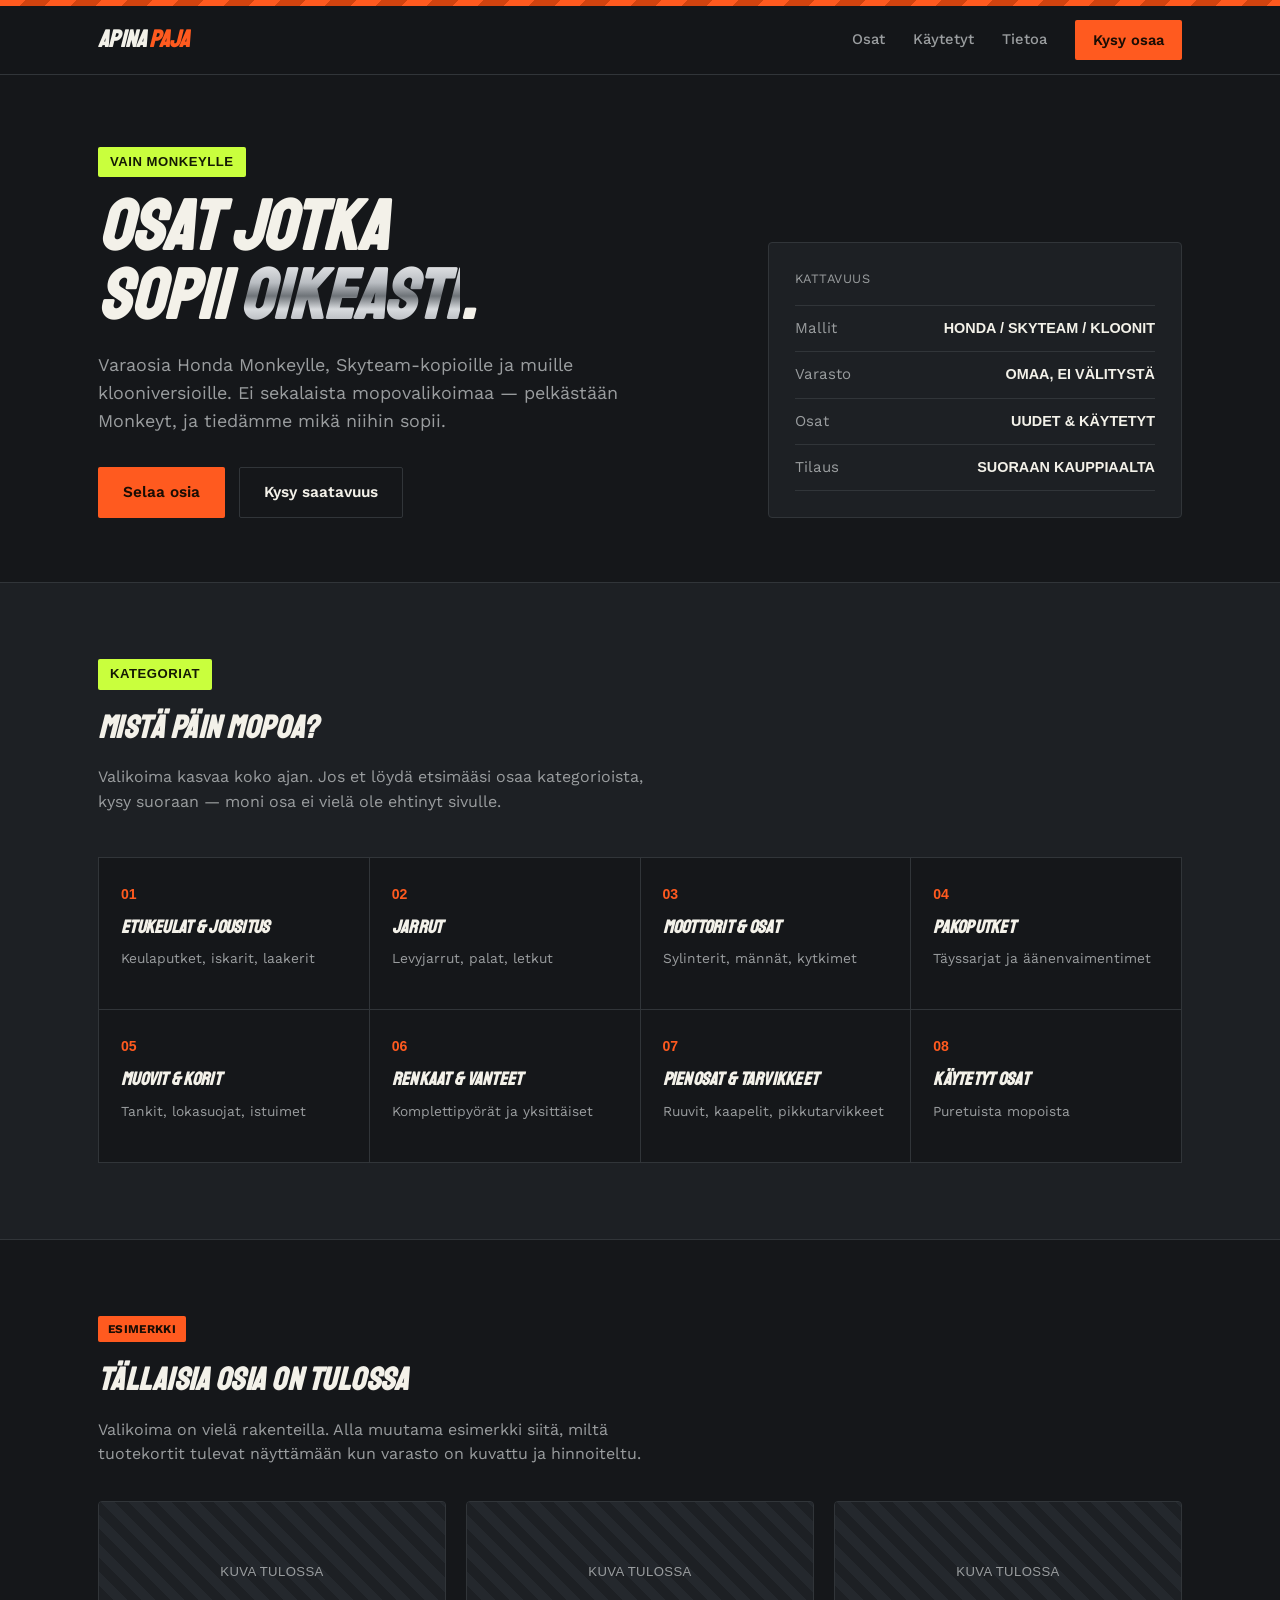
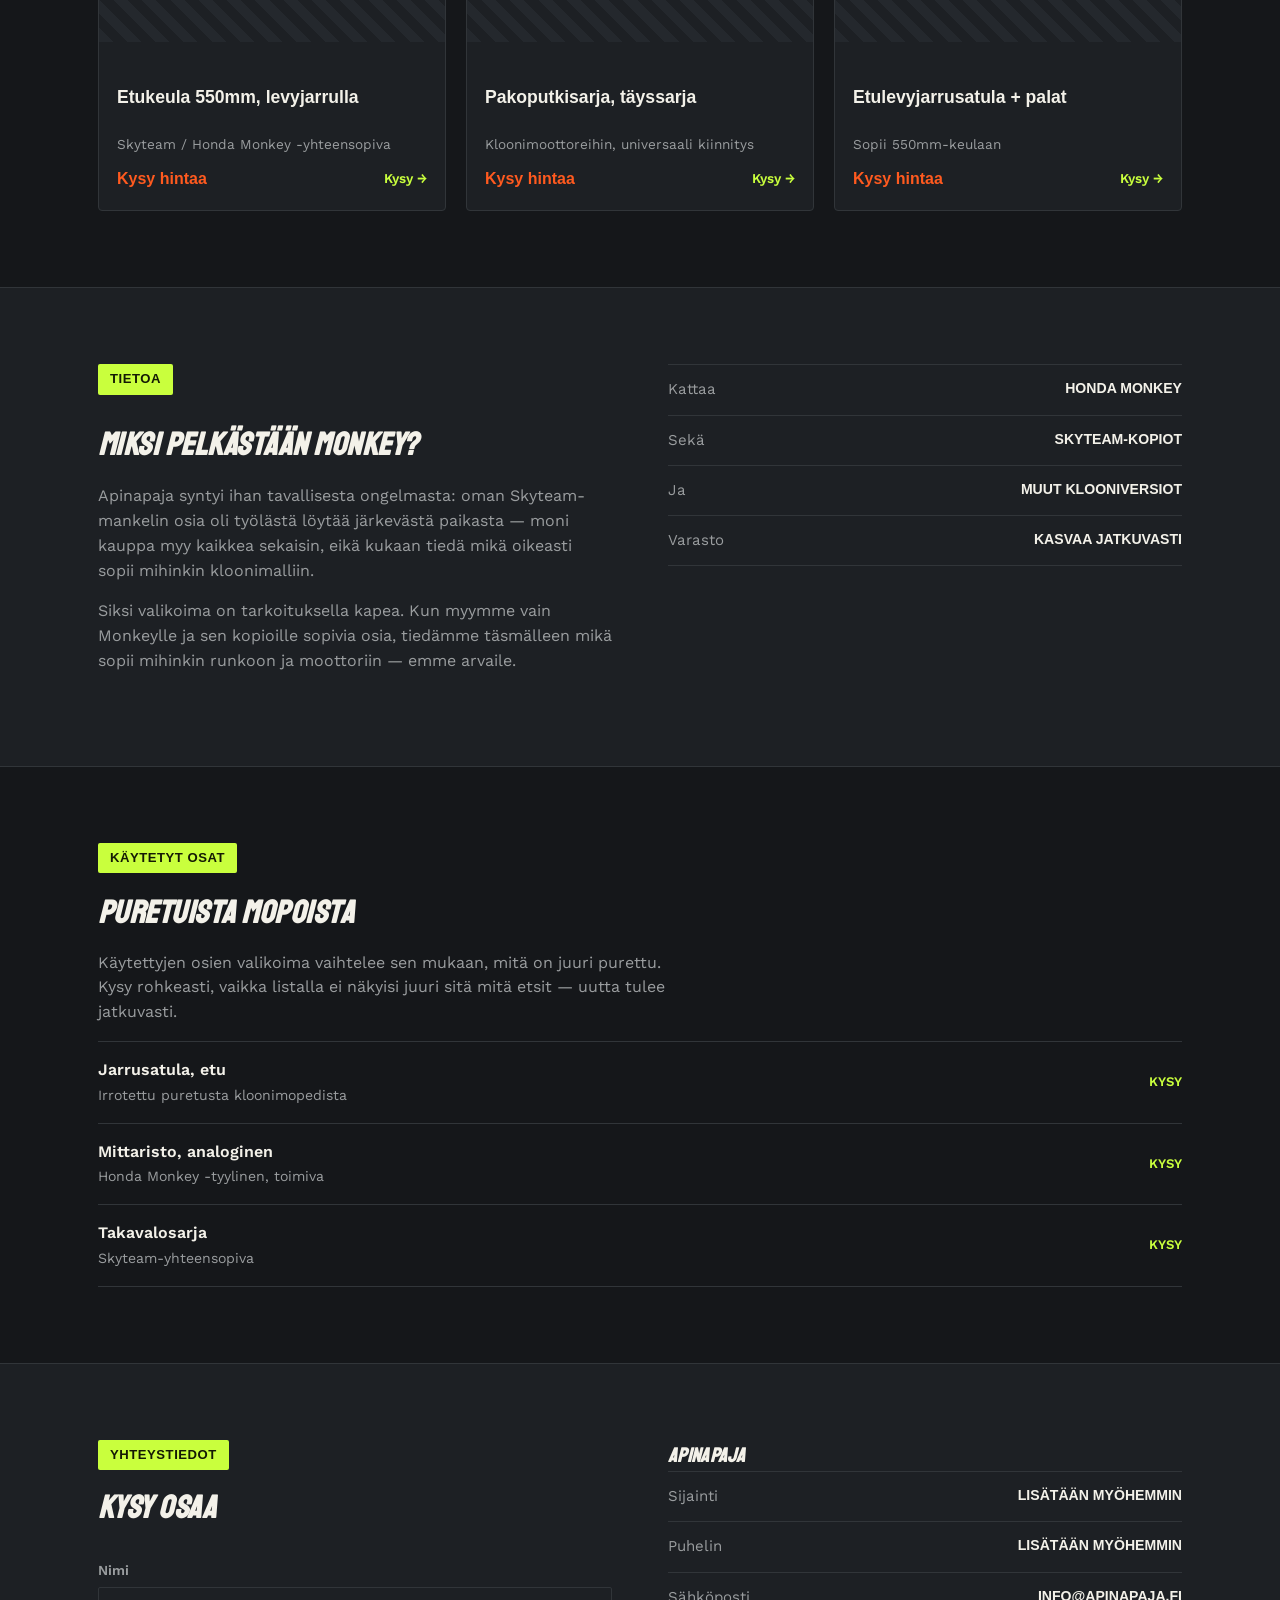
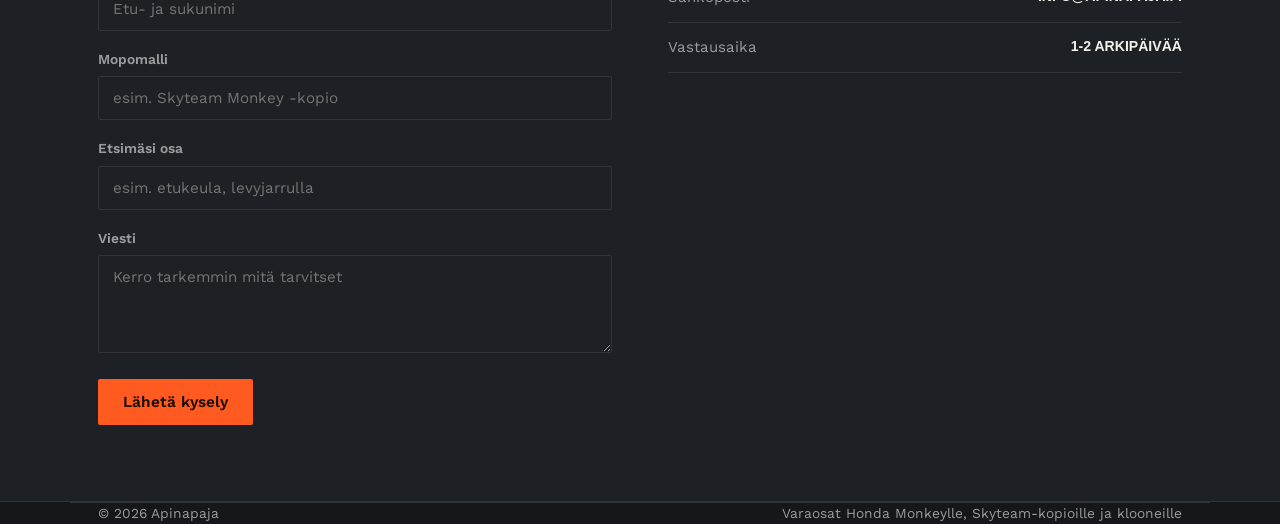
==== index.html @ 1df4b74b "Update index.html" ====
<!DOCTYPE html>
<html lang="fi">
<head>
<meta charset="UTF-8">
<meta name="viewport" content="width=device-width, initial-scale=1.0">
<title>Apinapaja — Varaosat Monkey-mopoille</title>
<link rel="preconnect" href="https://fonts.googleapis.com">
<link href="https://fonts.googleapis.com/css2?family=Staatliches&family=Work+Sans:wght@400;500;600&display=swap" rel="stylesheet">
<style>
  :root{
    --bg: #15171A;
    --surface: #1D2024;
    --surface-2: #24282D;
    --ink: #F3F1E9;
    --ink-soft: #9A9D9F;
    --line: #313539;
    --orange: #FF5A1F;
    --orange-deep: #D1430F;
    --lime: #C9FF3D;
  }
  *{box-sizing:border-box;}
  html{scroll-behavior:smooth;}
  body{
    margin:0;
    background:var(--bg);
    color:var(--ink);
    font-family:'Work Sans', sans-serif;
    line-height:1.55;
  }
  h1,h2,h3,.wordmark{
    font-family:'Staatliches', sans-serif;
    text-transform:uppercase;
    letter-spacing:0.015em;
    font-weight:400;
    font-style:italic;
    margin:0;
  }
  /* straighten italic back where it's used for small labels/data, not display */
  .num, .product-body h4, .hero-panel li span:last-child, .fact-list li span:last-child{
    font-family:'Staatliches', sans-serif;
    font-style:normal;
  }
  a{color:inherit;}
  .wrap{
    max-width:1140px;
    margin:0 auto;
    padding:0 28px;
  }
  .stripes{
    background:repeating-linear-gradient(135deg, var(--orange) 0 18px, var(--orange-deep) 18px 36px);
    height:6px;
  }

  /* NAV */
  header{
    position:sticky;
    top:0;
    background:rgba(21,23,26,0.94);
    backdrop-filter:blur(6px);
    border-bottom:1px solid var(--line);
    z-index:50;
  }
  nav.wrap{
    display:flex;
    align-items:center;
    justify-content:space-between;
    height:68px;
  }
  .wordmark{
    font-size:1.5rem;
    font-weight:700;
    display:flex;
    align-items:baseline;
    gap:2px;
  }
  .chrome{
    background:linear-gradient(180deg, #FFFFFF 0%, #B9BDC2 35%, #6E7378 50%, #D8DBDE 65%, #8A8E93 100%);
    -webkit-background-clip:text;
    background-clip:text;
    -webkit-text-fill-color:transparent;
    color:#B9BDC2;
  }
  .wordmark .hi{color:var(--orange);}
  .navlinks{
    display:flex;
    align-items:center;
    gap:28px;
    font-size:0.92rem;
    font-weight:500;
  }
  .navlinks a{
    text-decoration:none;
    color:var(--ink-soft);
    padding:4px 0;
    border-bottom:2px solid transparent;
    transition:border-color .15s ease, color .15s ease;
  }
  .navlinks a:hover, .navlinks a:focus-visible{
    color:var(--ink);
    border-bottom-color:var(--orange);
  }
  .navlinks a.cta{
    color:#1A0D04;
    background:var(--orange);
    padding:9px 18px;
    border-radius:2px;
    border-bottom:none;
    font-weight:600;
  }
  .navlinks a.cta:hover{background:var(--lime); color:#141A04;}
  @media (max-width:780px){.navlinks{display:none;}}

  /* HERO */
  .hero{padding:72px 0 64px;}
  .hero-grid{
    display:grid;
    grid-template-columns:1.2fr 0.8fr;
    gap:48px;
    align-items:end;
  }
  .plate{
    display:inline-block;
    background:var(--lime);
    color:#141A04;
    font-family:'Oswald', sans-serif;
    font-weight:700;
    font-size:0.82rem;
    letter-spacing:0.04em;
    padding:5px 12px;
    text-transform:uppercase;
    border-radius:2px;
    margin-bottom:16px;
  }
  .hero h1{
    font-size:clamp(2.6rem, 6vw, 4.4rem);
    font-weight:700;
    line-height:0.98;
  }
  .hero h1 .accent{color:var(--orange);}
  .hero p.lede{
    margin-top:20px;
    font-size:1.12rem;
    color:var(--ink-soft);
    max-width:48ch;
  }
  .hero-ctas{margin-top:32px; display:flex; gap:14px; flex-wrap:wrap;}
  .btn{
    display:inline-block;
    padding:13px 24px;
    border-radius:2px;
    font-weight:600;
    font-size:0.96rem;
    text-decoration:none;
    border:1px solid transparent;
    cursor:pointer;
    font-family:'Work Sans', sans-serif;
  }
  .btn-primary{background:var(--orange); color:#1A0D04;}
  .btn-primary:hover{background:var(--lime); color:#141A04;}
  .btn-outline{border-color:var(--line); background:transparent; color:var(--ink);}
  .btn-outline:hover{border-color:var(--ink);}

  .hero-panel{
    background:var(--surface);
    border:1px solid var(--line);
    border-radius:4px;
    padding:26px;
  }
  .hero-panel .label{
    font-size:0.8rem;
    color:var(--ink-soft);
    letter-spacing:0.04em;
  }
  .hero-panel ul{
    list-style:none;
    margin:16px 0 0;
    padding:0;
    border-top:1px solid var(--line);
  }
  .hero-panel li{
    display:flex;
    justify-content:space-between;
    padding:11px 0;
    border-bottom:1px solid var(--line);
    font-size:0.94rem;
  }
  .hero-panel li span:first-child{color:var(--ink-soft);}
  .hero-panel li span:last-child{font-weight:600; font-family:'Oswald', sans-serif; text-transform:uppercase; font-size:0.9rem;}
  @media (max-width:780px){.hero-grid{grid-template-columns:1fr;}}

  /* SECTIONS */
  section{padding:76px 0;}
  section.surface{background:var(--surface); border-top:1px solid var(--line); border-bottom:1px solid var(--line);}
  .section-head{max-width:58ch; margin-bottom:42px;}
  .section-head .plate{margin-bottom:14px;}
  .section-head h2{font-size:2rem; font-weight:600;}
  .section-head p{margin-top:12px; color:var(--ink-soft);}

  /* CATEGORY GRID */
  .cat-grid{
    display:grid;
    grid-template-columns:repeat(4, 1fr);
    gap:1px;
    background:var(--line);
    border:1px solid var(--line);
  }
  .cat-card{
    background:var(--bg);
    padding:26px 22px;
    text-decoration:none;
    color:var(--ink);
    display:block;
    transition:background .15s ease;
  }
  .cat-card:hover{background:var(--surface-2);}
  .cat-card .num{
    font-family:'Oswald', sans-serif;
    color:var(--orange);
    font-weight:600;
    font-size:0.88rem;
  }
  .cat-card h3{
    font-size:1.15rem;
    font-weight:600;
    margin-top:8px;
    text-transform:none;
  }
  .cat-card p{
    margin-top:6px;
    font-size:0.86rem;
    color:var(--ink-soft);
  }
  @media (max-width:900px){.cat-grid{grid-template-columns:repeat(2, 1fr);}}
  @media (max-width:560px){.cat-grid{grid-template-columns:1fr;}}

  /* PRODUCT GRID */
  .badge{
    display:inline-block;
    background:var(--orange);
    color:#1A0D04;
    font-weight:700;
    font-size:0.74rem;
    letter-spacing:0.03em;
    text-transform:uppercase;
    padding:4px 10px;
    border-radius:2px;
    margin-bottom:14px;
  }
  .product-grid{
    display:grid;
    grid-template-columns:repeat(3, 1fr);
    gap:20px;
  }
  .product-card{
    background:var(--surface);
    border:1px solid var(--line);
    border-radius:4px;
    overflow:hidden;
  }
  .product-thumb{
    height:140px;
    background:repeating-linear-gradient(45deg, var(--surface-2) 0 10px, var(--surface) 10px 20px);
    display:flex;
    align-items:center;
    justify-content:center;
    color:var(--ink-soft);
    font-family:'Oswald', sans-serif;
    font-size:0.82rem;
    letter-spacing:0.03em;
  }
  .product-body{padding:18px;}
  .product-body h4{
    font-family:'Oswald', sans-serif;
    font-size:1.1rem;
    font-weight:600;
    text-transform:none;
  }
  .product-meta{
    margin-top:6px;
    font-size:0.85rem;
    color:var(--ink-soft);
  }
  .product-price{
    margin-top:12px;
    display:flex;
    justify-content:space-between;
    align-items:center;
  }
  .product-price .price{font-weight:700; color:var(--orange); font-family:'Oswald', sans-serif;}
  .mini-link{
    font-size:0.84rem;
    color:var(--lime);
    text-decoration:none;
    font-weight:600;
  }
  .mini-link:hover{text-decoration:underline;}
  @media (max-width:900px){.product-grid{grid-template-columns:repeat(2, 1fr);}}
  @media (max-width:560px){.product-grid{grid-template-columns:1fr;}}

  /* ABOUT */
  .about-grid{
    display:grid;
    grid-template-columns:1fr 1fr;
    gap:56px;
    align-items:start;
  }
  .about-grid p{color:var(--ink-soft); margin-top:14px;}
  .about-grid p:first-child{margin-top:0;}
  .fact-list{list-style:none; padding:0; margin:0; border-top:1px solid var(--line);}
  .fact-list li{
    display:flex;
    justify-content:space-between;
    padding:13px 0;
    border-bottom:1px solid var(--line);
    font-size:0.94rem;
  }
  .fact-list li span:first-child{color:var(--ink-soft);}
  .fact-list li span:last-child{font-weight:600; font-family:'Oswald', sans-serif; text-transform:uppercase; font-size:0.88rem;}
  @media (max-width:780px){.about-grid{grid-template-columns:1fr;}}

  /* USED PARTS */
  .used-row{
    display:flex;
    justify-content:space-between;
    gap:20px;
    padding:16px 0;
    border-bottom:1px solid var(--line);
  }
  .used-list{border-top:1px solid var(--line);}
  .used-row .name{font-weight:600;}
  .used-row .meta{color:var(--ink-soft); font-size:0.88rem; margin-top:2px;}
  .used-row .status{
    white-space:nowrap;
    align-self:center;
    font-size:0.82rem;
    font-weight:600;
    color:var(--lime);
    text-transform:uppercase;
  }

  /* CONTACT */
  .contact-grid{display:grid; grid-template-columns:1fr 1fr; gap:56px;}
  .field{margin-bottom:18px;}
  .field label{display:block; font-size:0.86rem; font-weight:600; margin-bottom:6px; color:var(--ink-soft);}
  .field input, .field select, .field textarea{
    width:100%;
    padding:12px 14px;
    border:1px solid var(--line);
    border-radius:2px;
    font-family:'Work Sans', sans-serif;
    font-size:0.95rem;
    background:var(--surface);
    color:var(--ink);
  }
  .field input:focus, .field select:focus, .field textarea:focus{
    outline:2px solid var(--orange);
    outline-offset:1px;
    border-color:var(--orange);
  }
  .contact-info h3{font-size:1.25rem; font-weight:600;}

  footer{
    padding:34px 0;
    border-top:1px solid var(--line);
    color:var(--ink-soft);
    font-size:0.86rem;
    display:flex;
    justify-content:space-between;
    flex-wrap:wrap;
    gap:10px;
  }

  @media (prefers-reduced-motion: reduce){html{scroll-behavior:auto;}}
</style>
</head>
<body>

<div class="stripes"></div>

<header>
  <nav class="wrap">
    <div class="wordmark">APINA<span class="hi">PAJA</span></div>
    <div class="navlinks">
      <a href="#osat">Osat</a>
      <a href="#kaytetyt">Käytetyt</a>
      <a href="#tietoa">Tietoa</a>
      <a href="#yhteys" class="cta">Kysy osaa</a>
    </div>
  </nav>
</header>

<section class="hero">
  <div class="wrap hero-grid">
    <div>
      <span class="plate">Vain Monkeylle</span>
      <h1>Osat jotka<br>sopii <span class="chrome">oikeasti</span>.</h1>
      <p class="lede">Varaosia Honda Monkeylle, Skyteam-kopioille ja muille klooniversioille. Ei sekalaista mopovalikoimaa — pelkästään Monkeyt, ja tiedämme mikä niihin sopii.</p>
      <div class="hero-ctas">
        <a href="#osat" class="btn btn-primary">Selaa osia</a>
        <a href="#yhteys" class="btn btn-outline">Kysy saatavuus</a>
      </div>
    </div>
    <div class="hero-panel">
      <div class="label">KATTAVUUS</div>
      <ul>
        <li><span>Mallit</span><span>Honda / Skyteam / kloonit</span></li>
        <li><span>Varasto</span><span>Omaa, ei välitystä</span></li>
        <li><span>Osat</span><span>Uudet &amp; käytetyt</span></li>
        <li><span>Tilaus</span><span>Suoraan kauppiaalta</span></li>
      </ul>
    </div>
  </div>
</section>

<section id="osat" class="surface">
  <div class="wrap">
    <div class="section-head">
      <span class="plate">Kategoriat</span>
      <h2>Mistä päin mopoa?</h2>
      <p>Valikoima kasvaa koko ajan. Jos et löydä etsimääsi osaa kategorioista, kysy suoraan — moni osa ei vielä ole ehtinyt sivulle.</p>
    </div>
    <div class="cat-grid">
      <a class="cat-card" href="#yhteys">
        <div class="num">01</div>
        <h3>Etukeulat &amp; jousitus</h3>
        <p>Keulaputket, iskarit, laakerit</p>
      </a>
      <a class="cat-card" href="#yhteys">
        <div class="num">02</div>
        <h3>Jarrut</h3>
        <p>Levyjarrut, palat, letkut</p>
      </a>
      <a class="cat-card" href="#yhteys">
        <div class="num">03</div>
        <h3>Moottorit &amp; osat</h3>
        <p>Sylinterit, männät, kytkimet</p>
      </a>
      <a class="cat-card" href="#yhteys">
        <div class="num">04</div>
        <h3>Pakoputket</h3>
        <p>Täyssarjat ja äänenvaimentimet</p>
      </a>
      <a class="cat-card" href="#yhteys">
        <div class="num">05</div>
        <h3>Muovit &amp; korit</h3>
        <p>Tankit, lokasuojat, istuimet</p>
      </a>
      <a class="cat-card" href="#yhteys">
        <div class="num">06</div>
        <h3>Renkaat &amp; vanteet</h3>
        <p>Komplettipyörät ja yksittäiset</p>
      </a>
      <a class="cat-card" href="#yhteys">
        <div class="num">07</div>
        <h3>Pienosat &amp; tarvikkeet</h3>
        <p>Ruuvit, kaapelit, pikkutarvikkeet</p>
      </a>
      <a class="cat-card" href="#kaytetyt">
        <div class="num">08</div>
        <h3>Käytetyt osat</h3>
        <p>Puretuista mopoista</p>
      </a>
    </div>
  </div>
</section>

<section>
  <div class="wrap">
    <span class="badge">Esimerkki</span>
    <div class="section-head" style="margin-bottom:34px;">
      <h2>Tällaisia osia on tulossa</h2>
      <p>Valikoima on vielä rakenteilla. Alla muutama esimerkki siitä, miltä tuotekortit tulevat näyttämään kun varasto on kuvattu ja hinnoiteltu.</p>
    </div>
    <div class="product-grid">
      <div class="product-card">
        <div class="product-thumb">KUVA TULOSSA</div>
        <div class="product-body">
          <h4>Etukeula 550mm, levyjarrulla</h4>
          <div class="product-meta">Skyteam / Honda Monkey -yhteensopiva</div>
          <div class="product-price"><span class="price">Kysy hintaa</span><a class="mini-link" href="#yhteys">Kysy &rarr;</a></div>
        </div>
      </div>
      <div class="product-card">
        <div class="product-thumb">KUVA TULOSSA</div>
        <div class="product-body">
          <h4>Pakoputkisarja, täyssarja</h4>
          <div class="product-meta">Kloonimoottoreihin, universaali kiinnitys</div>
          <div class="product-price"><span class="price">Kysy hintaa</span><a class="mini-link" href="#yhteys">Kysy &rarr;</a></div>
        </div>
      </div>
      <div class="product-card">
        <div class="product-thumb">KUVA TULOSSA</div>
        <div class="product-body">
          <h4>Etulevyjarrusatula + palat</h4>
          <div class="product-meta">Sopii 550mm-keulaan</div>
          <div class="product-price"><span class="price">Kysy hintaa</span><a class="mini-link" href="#yhteys">Kysy &rarr;</a></div>
        </div>
      </div>
    </div>
  </div>
</section>

<section id="tietoa" class="surface">
  <div class="wrap about-grid">
    <div>
      <span class="plate">Tietoa</span>
      <h2 style="font-size:2rem; font-weight:600; margin-top:10px;">Miksi pelkästään Monkey?</h2>
      <p>Apinapaja syntyi ihan tavallisesta ongelmasta: oman Skyteam-mankelin osia oli työlästä löytää järkevästä paikasta — moni kauppa myy kaikkea sekaisin, eikä kukaan tiedä mikä oikeasti sopii mihinkin kloonimalliin.</p>
      <p>Siksi valikoima on tarkoituksella kapea. Kun myymme vain Monkeylle ja sen kopioille sopivia osia, tiedämme täsmälleen mikä sopii mihinkin runkoon ja moottoriin — emme arvaile.</p>
    </div>
    <ul class="fact-list">
      <li><span>Kattaa</span><span>Honda Monkey</span></li>
      <li><span>Sekä</span><span>Skyteam-kopiot</span></li>
      <li><span>Ja</span><span>Muut klooniversiot</span></li>
      <li><span>Varasto</span><span>Kasvaa jatkuvasti</span></li>
    </ul>
  </div>
</section>

<section id="kaytetyt">
  <div class="wrap">
    <span class="plate">Käytetyt osat</span>
    <div class="section-head" style="margin-bottom:10px;">
      <h2>Puretuista mopoista</h2>
      <p>Käytettyjen osien valikoima vaihtelee sen mukaan, mitä on juuri purettu. Kysy rohkeasti, vaikka listalla ei näkyisi juuri sitä mitä etsit — uutta tulee jatkuvasti.</p>
    </div>
    <div class="used-list">
      <div class="used-row">
        <div>
          <div class="name">Jarrusatula, etu</div>
          <div class="meta">Irrotettu puretusta kloonimopedista</div>
        </div>
        <div class="status">Kysy</div>
      </div>
      <div class="used-row">
        <div>
          <div class="name">Mittaristo, analoginen</div>
          <div class="meta">Honda Monkey -tyylinen, toimiva</div>
        </div>
        <div class="status">Kysy</div>
      </div>
      <div class="used-row">
        <div>
          <div class="name">Takavalosarja</div>
          <div class="meta">Skyteam-yhteensopiva</div>
        </div>
        <div class="status">Kysy</div>
      </div>
    </div>
  </div>
</section>

<section id="yhteys" class="surface">
  <div class="wrap contact-grid">
    <div>
      <div class="section-head" style="margin-bottom:26px;">
        <span class="plate">Yhteystiedot</span>
        <h2>Kysy osaa</h2>
      </div>
      <form onsubmit="return false;">
        <div class="field">
          <label for="nimi">Nimi</label>
          <input id="nimi" type="text" placeholder="Etu- ja sukunimi">
        </div>
        <div class="field">
          <label for="malli">Mopomalli</label>
          <input id="malli" type="text" placeholder="esim. Skyteam Monkey -kopio">
        </div>
        <div class="field">
          <label for="osa">Etsimäsi osa</label>
          <input id="osa" type="text" placeholder="esim. etukeula, levyjarrulla">
        </div>
        <div class="field">
          <label for="viesti">Viesti</label>
          <textarea id="viesti" rows="4" placeholder="Kerro tarkemmin mitä tarvitset"></textarea>
        </div>
        <button class="btn btn-primary" type="submit">Lähetä kysely</button>
      </form>
    </div>
    <div class="contact-info">
      <h3>Apinapaja</h3>
      <ul class="fact-list">
        <li><span>Sijainti</span><span>Lisätään myöhemmin</span></li>
        <li><span>Puhelin</span><span>Lisätään myöhemmin</span></li>
        <li><span>Sähköposti</span><span>info@apinapaja.fi</span></li>
        <li><span>Vastausaika</span><span>1-2 arkipäivää</span></li>
      </ul>
    </div>
  </div>
</section>

<footer class="wrap">
  <span>© 2026 Apinapaja</span>
  <span>Varaosat Honda Monkeylle, Skyteam-kopioille ja klooneille</span>
</footer>

</body>
</html>
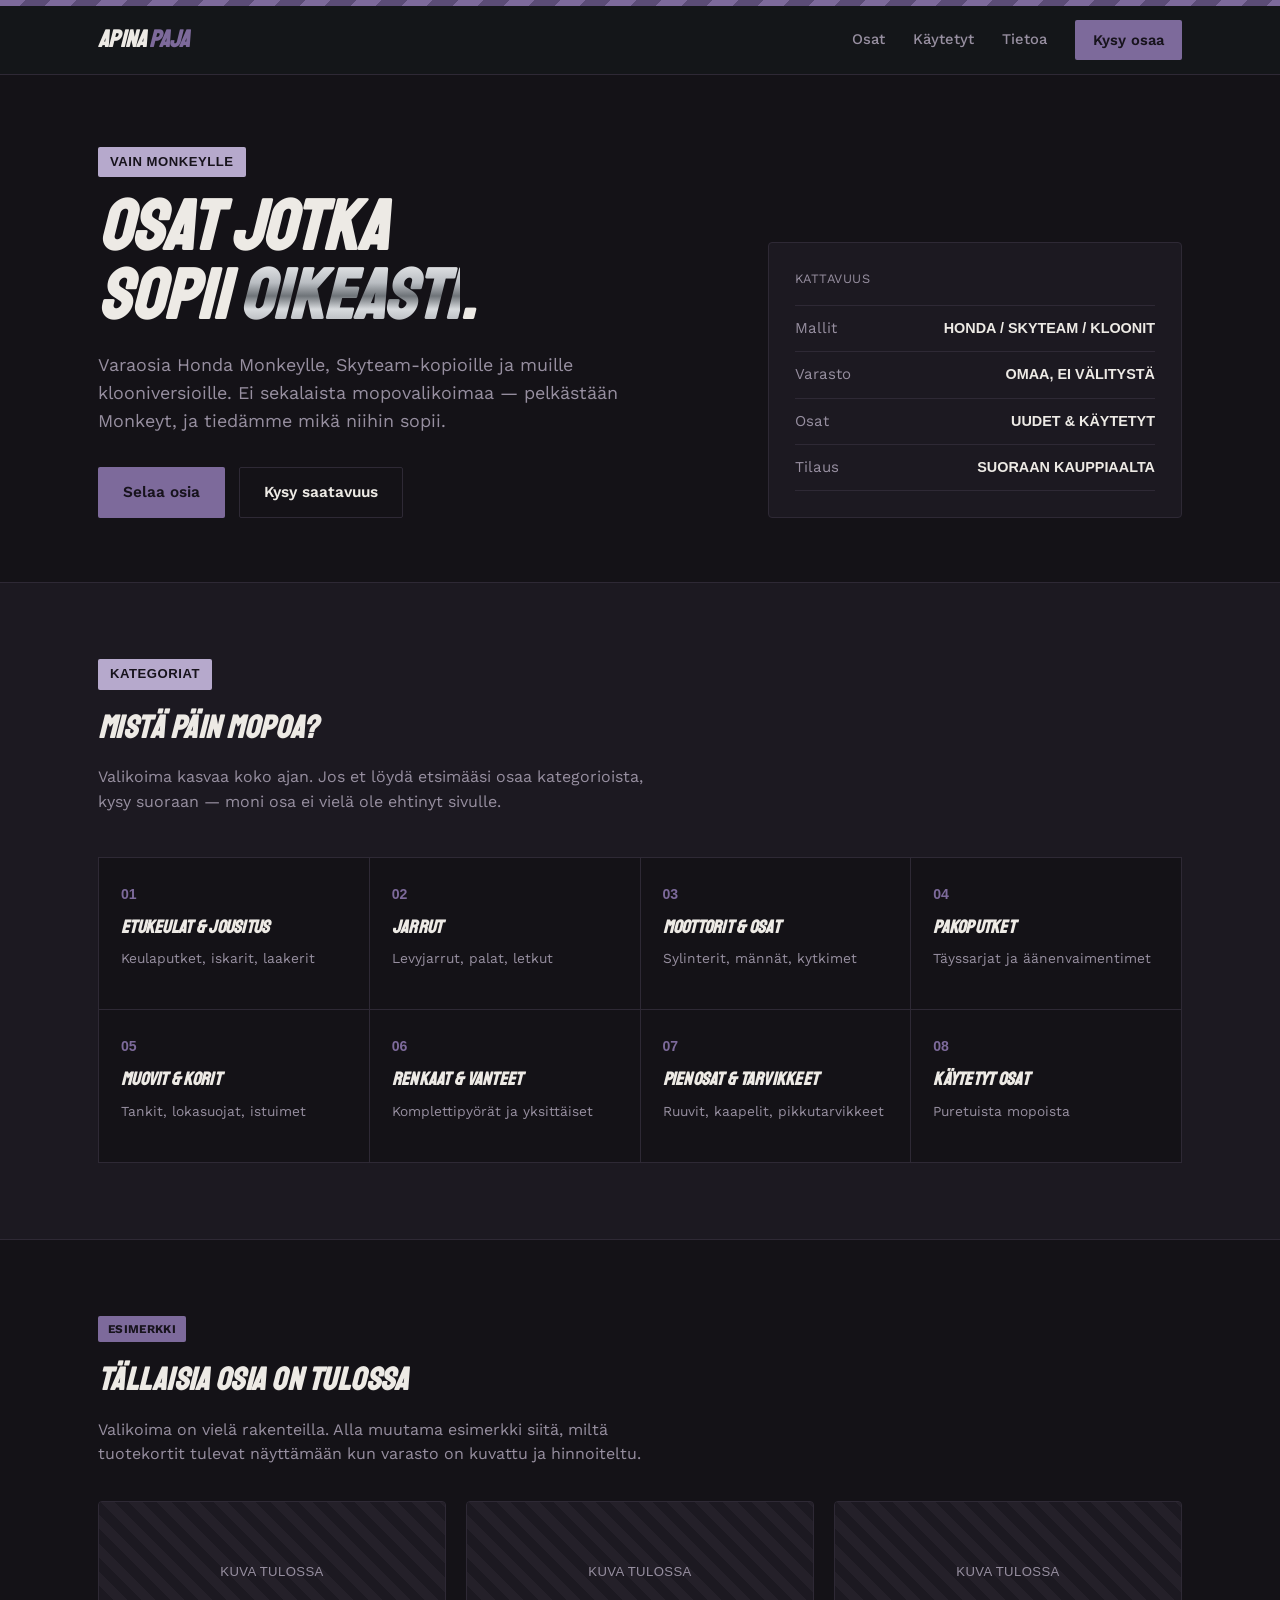
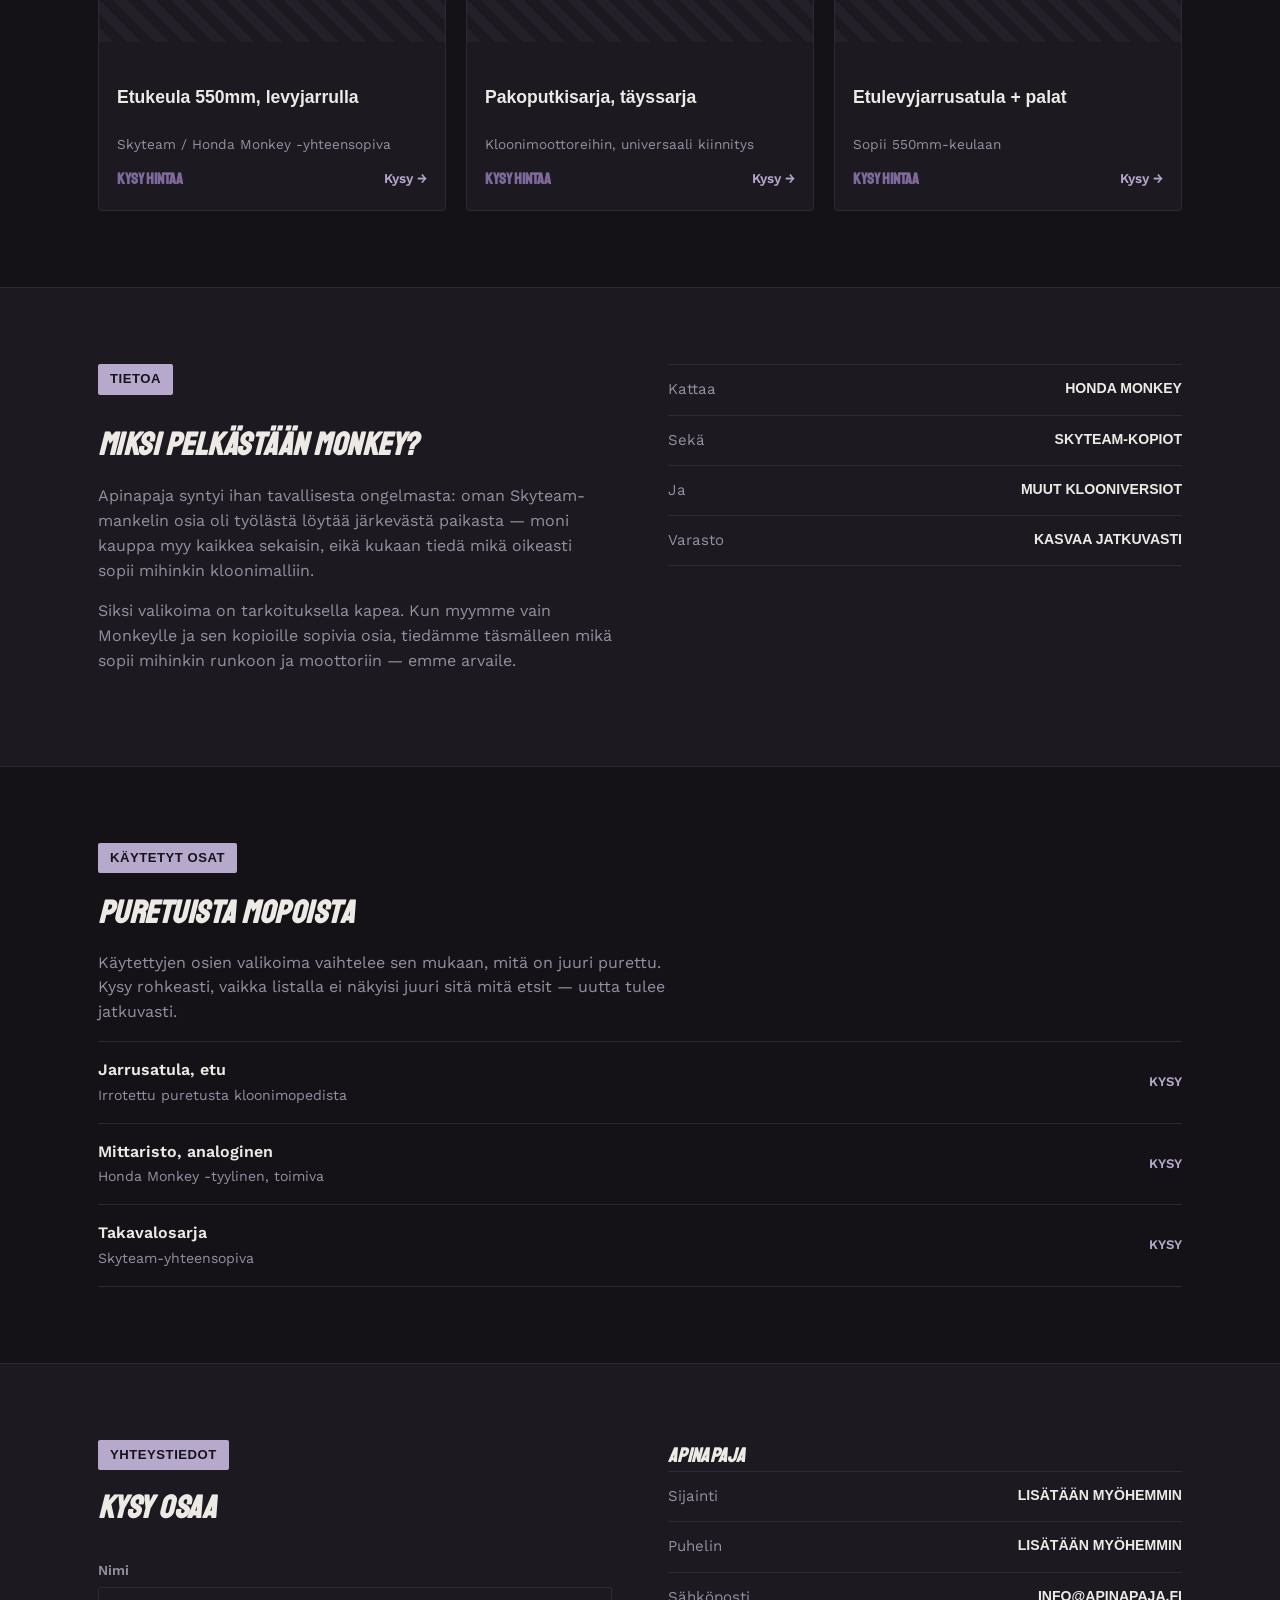
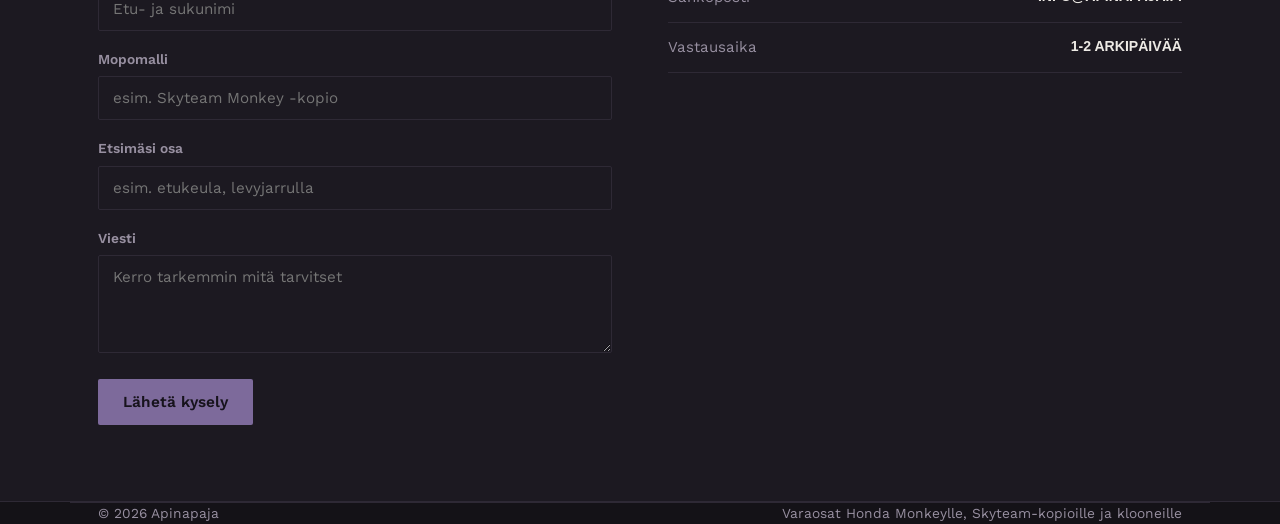
==== commit 3552ffe4: "Update index.html" ====
--- a/index.html
+++ b/index.html
@@ -8,15 +8,15 @@
 <link href="https://fonts.googleapis.com/css2?family=Staatliches&family=Work+Sans:wght@400;500;600&display=swap" rel="stylesheet">
 <style>
   :root{
-    --bg: #15171A;
-    --surface: #1D2024;
-    --surface-2: #24282D;
-    --ink: #F3F1E9;
-    --ink-soft: #9A9D9F;
-    --line: #313539;
-    --orange: #FF5A1F;
-    --orange-deep: #D1430F;
-    --lime: #C9FF3D;
+    --bg: #141217;
+    --surface: #1C1921;
+    --surface-2: #242029;
+    --ink: #EDEAE5;
+    --ink-soft: #978FA0;
+    --line: #2E2935;
+    --orange: #7D6A9B;
+    --orange-deep: #5B4C76;
+    --lime: #B6A9CC;
   }
   *{box-sizing:border-box;}
   html{scroll-behavior:smooth;}
@@ -100,14 +100,14 @@
     border-bottom-color:var(--orange);
   }
   .navlinks a.cta{
-    color:#1A0D04;
+    color:#17131C;
     background:var(--orange);
     padding:9px 18px;
     border-radius:2px;
     border-bottom:none;
     font-weight:600;
   }
-  .navlinks a.cta:hover{background:var(--lime); color:#141A04;}
+  .navlinks a.cta:hover{background:var(--lime); color:#17131C;}
   @media (max-width:780px){.navlinks{display:none;}}
 
   /* HERO */
@@ -121,7 +121,7 @@
   .plate{
     display:inline-block;
     background:var(--lime);
-    color:#141A04;
+    color:#17131C;
     font-family:'Oswald', sans-serif;
     font-weight:700;
     font-size:0.82rem;
@@ -155,8 +155,8 @@
     cursor:pointer;
     font-family:'Work Sans', sans-serif;
   }
-  .btn-primary{background:var(--orange); color:#1A0D04;}
-  .btn-primary:hover{background:var(--lime); color:#141A04;}
+  .btn-primary{background:var(--orange); color:#17131C;}
+  .btn-primary:hover{background:var(--lime); color:#17131C;}
   .btn-outline{border-color:var(--line); background:transparent; color:var(--ink);}
   .btn-outline:hover{border-color:var(--ink);}
 
@@ -237,7 +237,7 @@
   .badge{
     display:inline-block;
     background:var(--orange);
-    color:#1A0D04;
+    color:#17131C;
     font-weight:700;
     font-size:0.74rem;
     letter-spacing:0.03em;
@@ -286,7 +286,7 @@
     justify-content:space-between;
     align-items:center;
   }
-  .product-price .price{font-weight:700; color:var(--orange); font-family:'Oswald', sans-serif;}
+  .product-price .price{font-weight:700; color:var(--orange); font-family:'Staatliches', sans-serif; font-style:normal;}
   .mini-link{
     font-size:0.84rem;
     color:var(--lime);
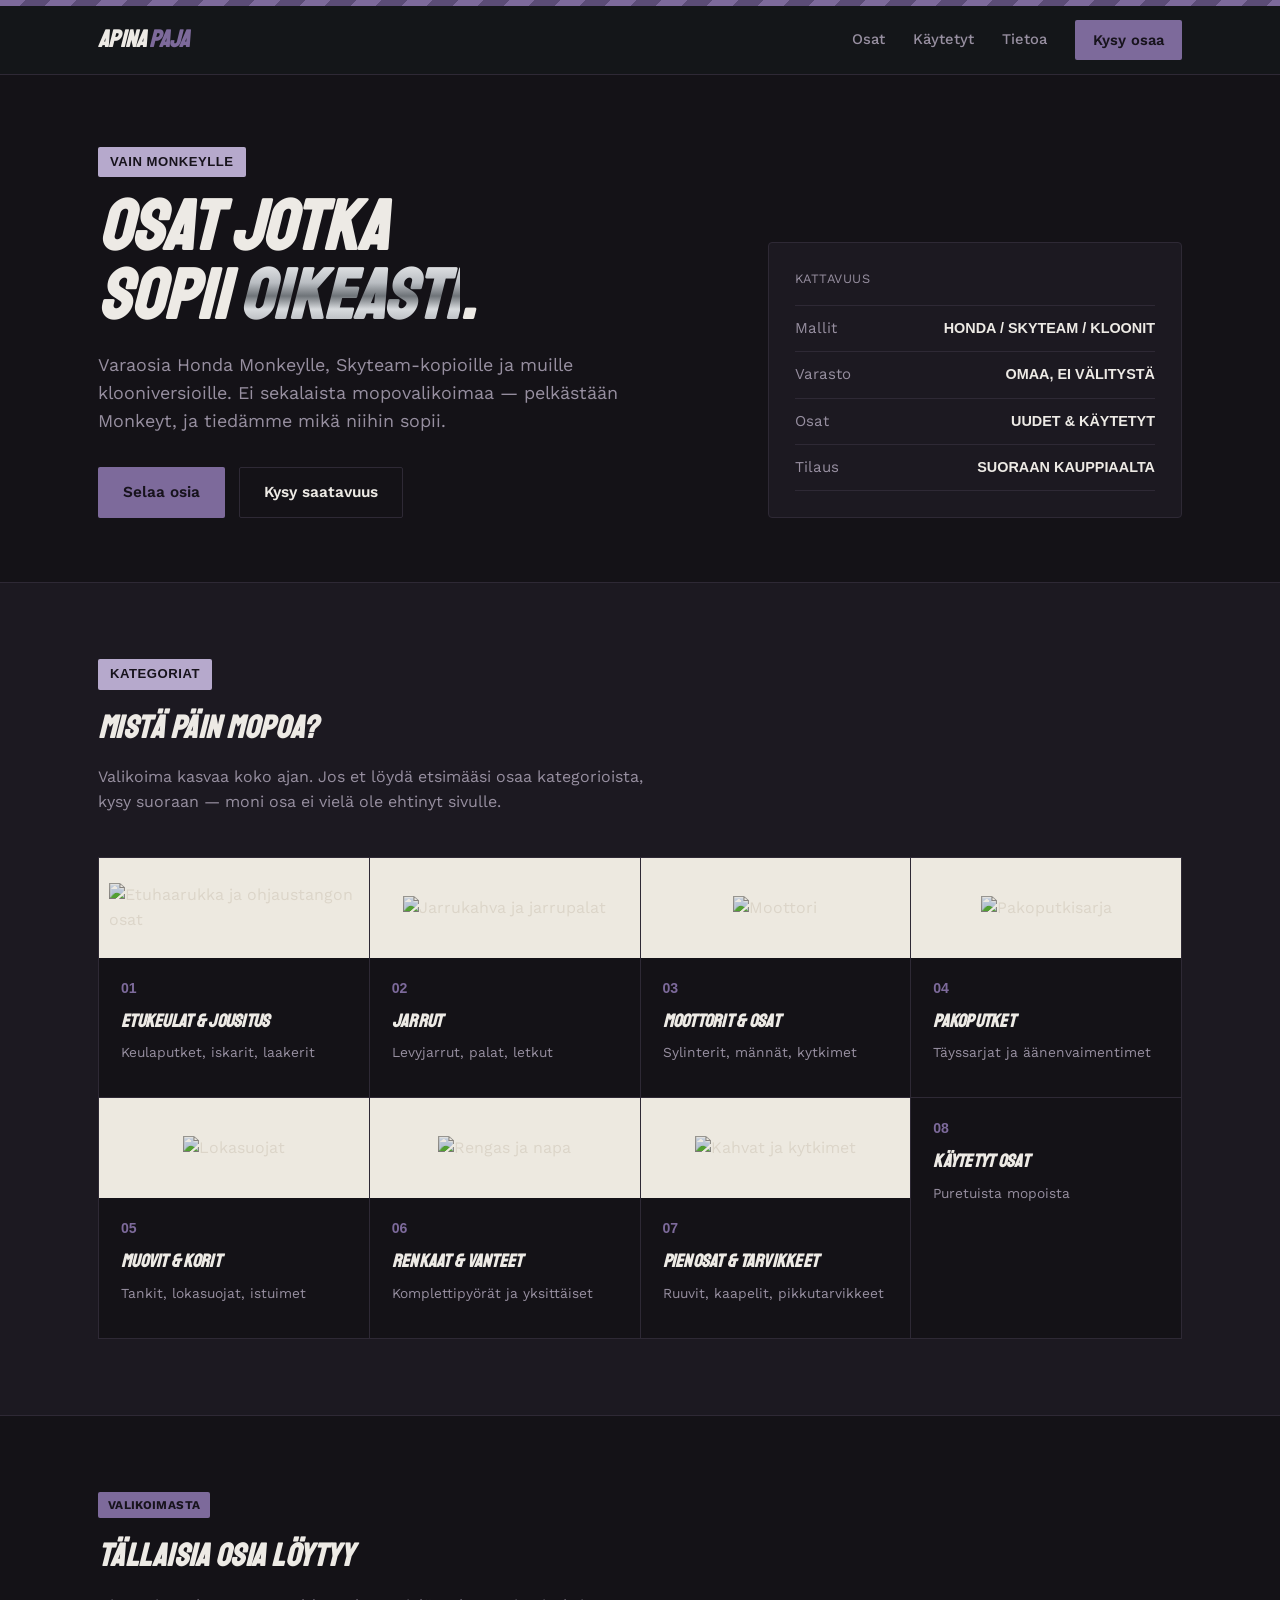
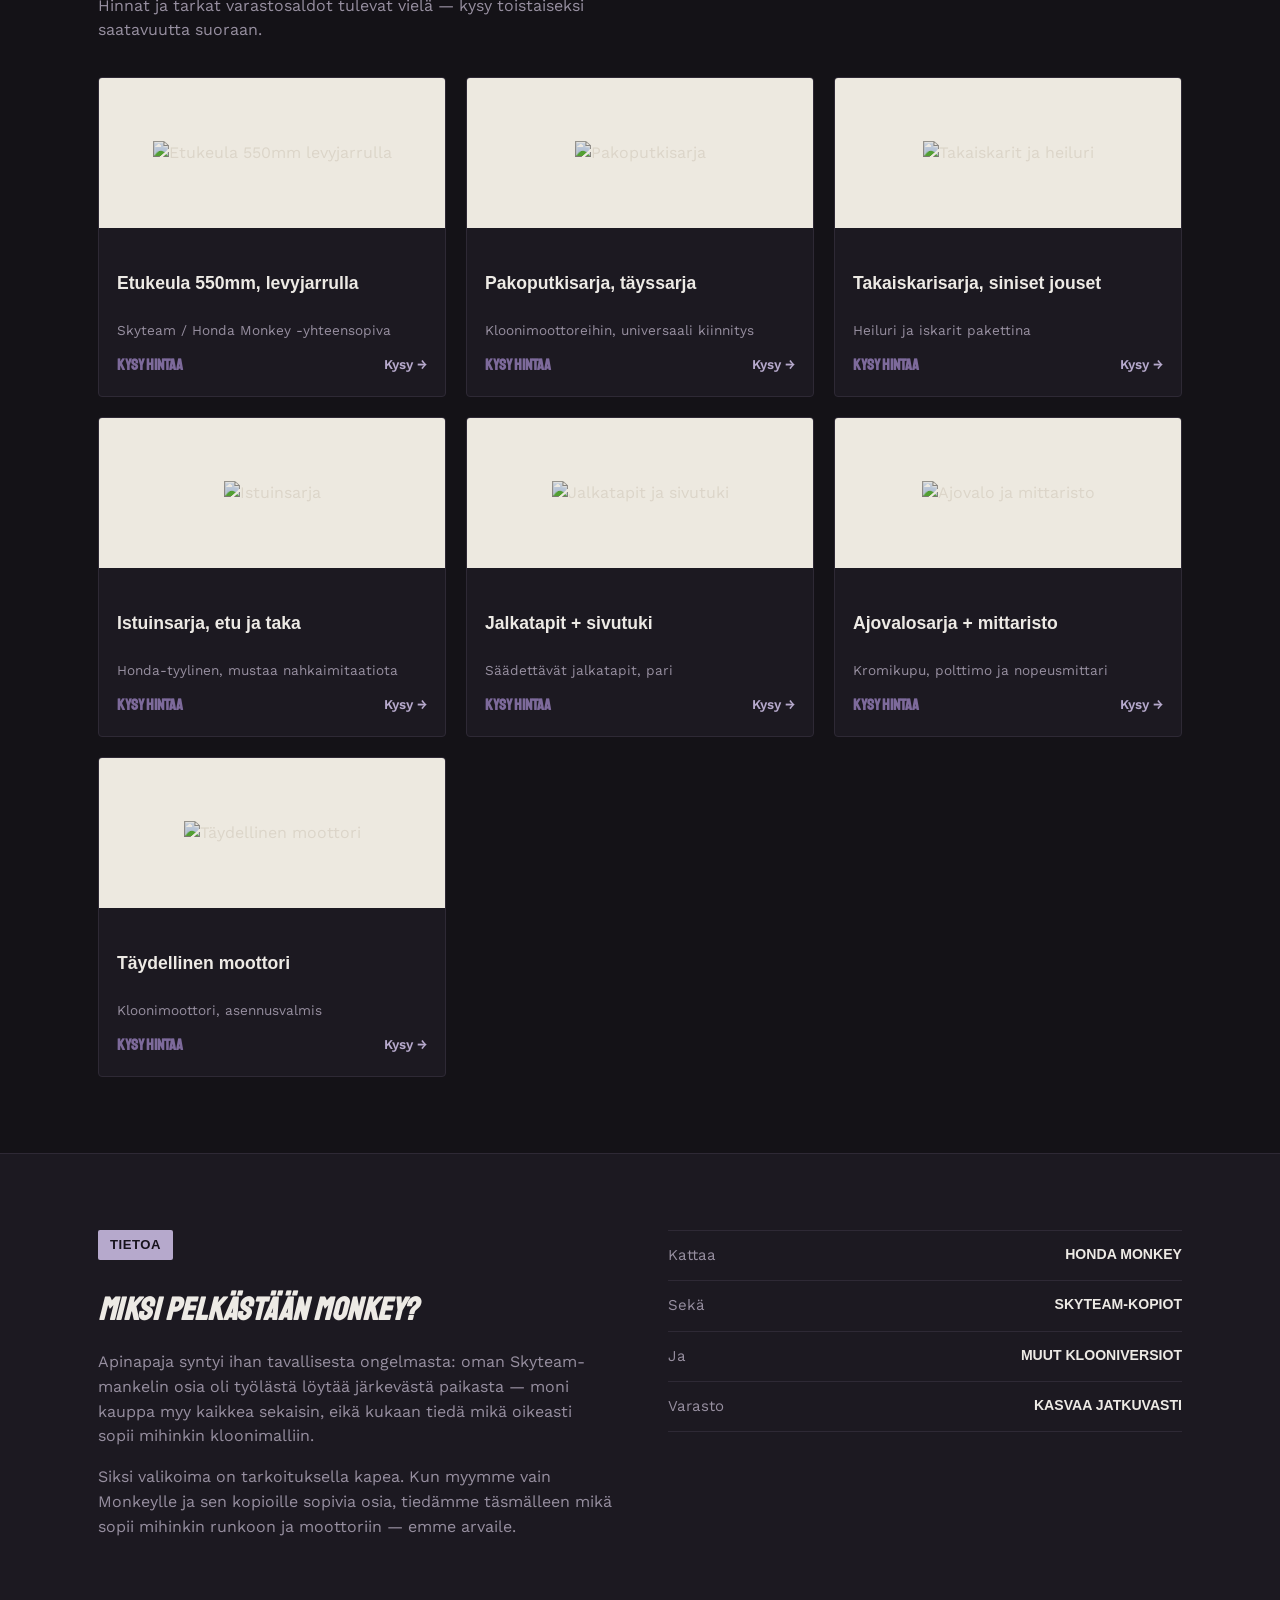
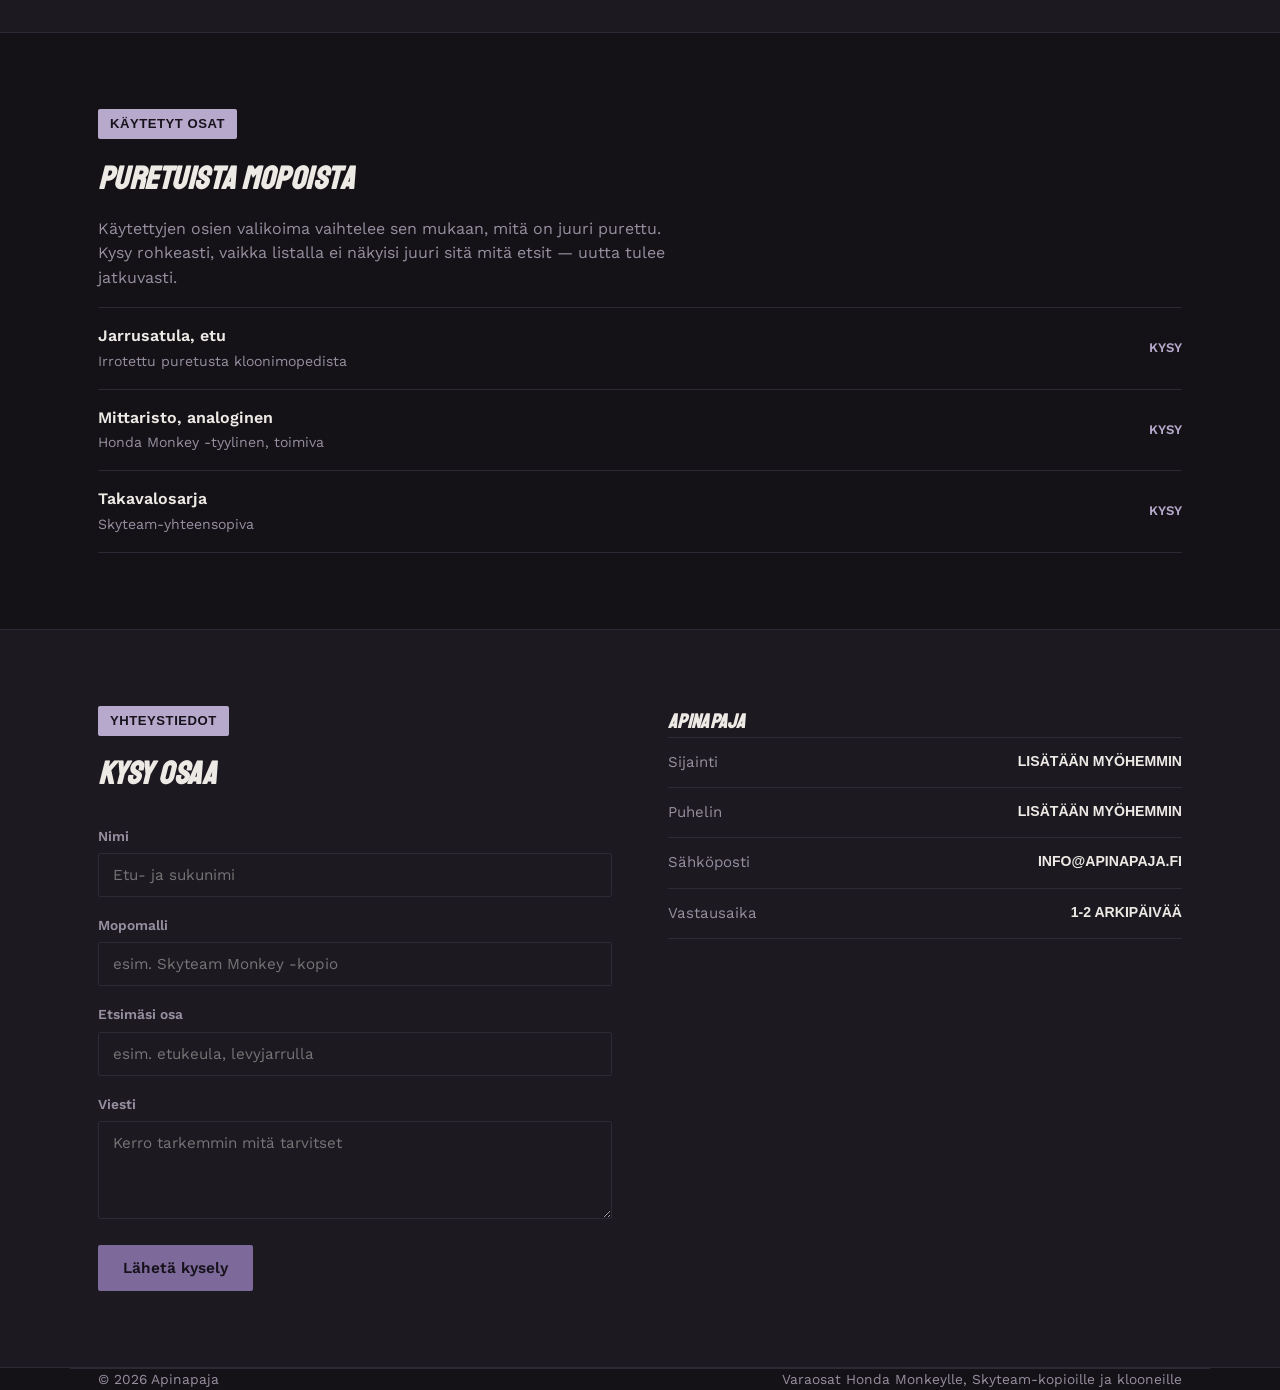
==== commit 04a51904: "Add files via upload itse nettisivu" ====
--- a/index.html
+++ b/index.html
@@ -206,13 +206,27 @@
   }
   .cat-card{
     background:var(--bg);
-    padding:26px 22px;
     text-decoration:none;
     color:var(--ink);
     display:block;
     transition:background .15s ease;
   }
   .cat-card:hover{background:var(--surface-2);}
+  .cat-thumb{
+    background:#EDE9E0;
+    height:100px;
+    display:flex;
+    align-items:center;
+    justify-content:center;
+    padding:10px;
+  }
+  .cat-thumb img{
+    max-width:100%;
+    max-height:100%;
+    object-fit:contain;
+    mix-blend-mode:multiply;
+  }
+  .cat-card .body{padding:20px 22px;}
   .cat-card .num{
     font-family:'Oswald', sans-serif;
     color:var(--orange);
@@ -258,15 +272,18 @@
     overflow:hidden;
   }
   .product-thumb{
-    height:140px;
-    background:repeating-linear-gradient(45deg, var(--surface-2) 0 10px, var(--surface) 10px 20px);
+    height:150px;
+    background:#EDE9E0;
     display:flex;
     align-items:center;
     justify-content:center;
-    color:var(--ink-soft);
-    font-family:'Oswald', sans-serif;
-    font-size:0.82rem;
-    letter-spacing:0.03em;
+    padding:14px;
+  }
+  .product-thumb img{
+    max-width:100%;
+    max-height:100%;
+    object-fit:contain;
+    mix-blend-mode:multiply;
   }
   .product-body{padding:18px;}
   .product-body h4{
@@ -421,44 +438,67 @@
     </div>
     <div class="cat-grid">
       <a class="cat-card" href="#yhteys">
-        <div class="num">01</div>
-        <h3>Etukeulat &amp; jousitus</h3>
-        <p>Keulaputket, iskarit, laakerit</p>
+        <div class="cat-thumb"><img src="images/etuhaarukka-ohjaustanko.jpg" alt="Etuhaarukka ja ohjaustangon osat"></div>
+        <div class="body">
+          <div class="num">01</div>
+          <h3>Etukeulat &amp; jousitus</h3>
+          <p>Keulaputket, iskarit, laakerit</p>
+        </div>
       </a>
       <a class="cat-card" href="#yhteys">
-        <div class="num">02</div>
-        <h3>Jarrut</h3>
-        <p>Levyjarrut, palat, letkut</p>
+        <div class="cat-thumb"><img src="images/jarrukahva-palat.jpg" alt="Jarrukahva ja jarrupalat"></div>
+        <div class="body">
+          <div class="num">02</div>
+          <h3>Jarrut</h3>
+          <p>Levyjarrut, palat, letkut</p>
+        </div>
       </a>
       <a class="cat-card" href="#yhteys">
-        <div class="num">03</div>
-        <h3>Moottorit &amp; osat</h3>
-        <p>Sylinterit, männät, kytkimet</p>
+        <div class="cat-thumb"><img src="images/moottori.jpg" alt="Moottori"></div>
+        <div class="body">
+          <div class="num">03</div>
+          <h3>Moottorit &amp; osat</h3>
+          <p>Sylinterit, männät, kytkimet</p>
+        </div>
       </a>
       <a class="cat-card" href="#yhteys">
-        <div class="num">04</div>
-        <h3>Pakoputket</h3>
-        <p>Täyssarjat ja äänenvaimentimet</p>
+        <div class="cat-thumb"><img src="images/pakoputket.jpg" alt="Pakoputkisarja"></div>
+        <div class="body">
+          <div class="num">04</div>
+          <h3>Pakoputket</h3>
+          <p>Täyssarjat ja äänenvaimentimet</p>
+        </div>
       </a>
       <a class="cat-card" href="#yhteys">
-        <div class="num">05</div>
-        <h3>Muovit &amp; korit</h3>
-        <p>Tankit, lokasuojat, istuimet</p>
+        <div class="cat-thumb"><img src="images/lokasuojat.jpg" alt="Lokasuojat"></div>
+        <div class="body">
+          <div class="num">05</div>
+          <h3>Muovit &amp; korit</h3>
+          <p>Tankit, lokasuojat, istuimet</p>
+        </div>
       </a>
       <a class="cat-card" href="#yhteys">
-        <div class="num">06</div>
-        <h3>Renkaat &amp; vanteet</h3>
-        <p>Komplettipyörät ja yksittäiset</p>
+        <div class="cat-thumb"><img src="images/rengas-napa.jpg" alt="Rengas ja napa"></div>
+        <div class="body">
+          <div class="num">06</div>
+          <h3>Renkaat &amp; vanteet</h3>
+          <p>Komplettipyörät ja yksittäiset</p>
+        </div>
       </a>
       <a class="cat-card" href="#yhteys">
-        <div class="num">07</div>
-        <h3>Pienosat &amp; tarvikkeet</h3>
-        <p>Ruuvit, kaapelit, pikkutarvikkeet</p>
+        <div class="cat-thumb"><img src="images/kahvat-kytkimet.jpg" alt="Kahvat ja kytkimet"></div>
+        <div class="body">
+          <div class="num">07</div>
+          <h3>Pienosat &amp; tarvikkeet</h3>
+          <p>Ruuvit, kaapelit, pikkutarvikkeet</p>
+        </div>
       </a>
       <a class="cat-card" href="#kaytetyt">
-        <div class="num">08</div>
-        <h3>Käytetyt osat</h3>
-        <p>Puretuista mopoista</p>
+        <div class="body">
+          <div class="num">08</div>
+          <h3>Käytetyt osat</h3>
+          <p>Puretuista mopoista</p>
+        </div>
       </a>
     </div>
   </div>
@@ -466,14 +506,14 @@
 
 <section>
   <div class="wrap">
-    <span class="badge">Esimerkki</span>
+    <span class="badge">Valikoimasta</span>
     <div class="section-head" style="margin-bottom:34px;">
-      <h2>Tällaisia osia on tulossa</h2>
-      <p>Valikoima on vielä rakenteilla. Alla muutama esimerkki siitä, miltä tuotekortit tulevat näyttämään kun varasto on kuvattu ja hinnoiteltu.</p>
+      <h2>Tällaisia osia löytyy</h2>
+      <p>Hinnat ja tarkat varastosaldot tulevat vielä — kysy toistaiseksi saatavuutta suoraan.</p>
     </div>
     <div class="product-grid">
       <div class="product-card">
-        <div class="product-thumb">KUVA TULOSSA</div>
+        <div class="product-thumb"><img src="images/keula-levyjarru.jpg" alt="Etukeula 550mm levyjarrulla"></div>
         <div class="product-body">
           <h4>Etukeula 550mm, levyjarrulla</h4>
           <div class="product-meta">Skyteam / Honda Monkey -yhteensopiva</div>
@@ -481,7 +521,7 @@
         </div>
       </div>
       <div class="product-card">
-        <div class="product-thumb">KUVA TULOSSA</div>
+        <div class="product-thumb"><img src="images/pakoputket.jpg" alt="Pakoputkisarja"></div>
         <div class="product-body">
           <h4>Pakoputkisarja, täyssarja</h4>
           <div class="product-meta">Kloonimoottoreihin, universaali kiinnitys</div>
@@ -489,10 +529,42 @@
         </div>
       </div>
       <div class="product-card">
-        <div class="product-thumb">KUVA TULOSSA</div>
+        <div class="product-thumb"><img src="images/iskarit-haarukka.jpg" alt="Takaiskarit ja heiluri"></div>
         <div class="product-body">
-          <h4>Etulevyjarrusatula + palat</h4>
-          <div class="product-meta">Sopii 550mm-keulaan</div>
+          <h4>Takaiskarisarja, siniset jouset</h4>
+          <div class="product-meta">Heiluri ja iskarit pakettina</div>
+          <div class="product-price"><span class="price">Kysy hintaa</span><a class="mini-link" href="#yhteys">Kysy &rarr;</a></div>
+        </div>
+      </div>
+      <div class="product-card">
+        <div class="product-thumb"><img src="images/istuinsarja.jpg" alt="Istuinsarja"></div>
+        <div class="product-body">
+          <h4>Istuinsarja, etu ja taka</h4>
+          <div class="product-meta">Honda-tyylinen, mustaa nahkaimitaatiota</div>
+          <div class="product-price"><span class="price">Kysy hintaa</span><a class="mini-link" href="#yhteys">Kysy &rarr;</a></div>
+        </div>
+      </div>
+      <div class="product-card">
+        <div class="product-thumb"><img src="images/jalkatapit-sivutuki.jpg" alt="Jalkatapit ja sivutuki"></div>
+        <div class="product-body">
+          <h4>Jalkatapit + sivutuki</h4>
+          <div class="product-meta">Säädettävät jalkatapit, pari</div>
+          <div class="product-price"><span class="price">Kysy hintaa</span><a class="mini-link" href="#yhteys">Kysy &rarr;</a></div>
+        </div>
+      </div>
+      <div class="product-card">
+        <div class="product-thumb"><img src="images/valot-mittaristo.jpg" alt="Ajovalo ja mittaristo"></div>
+        <div class="product-body">
+          <h4>Ajovalosarja + mittaristo</h4>
+          <div class="product-meta">Kromikupu, polttimo ja nopeusmittari</div>
+          <div class="product-price"><span class="price">Kysy hintaa</span><a class="mini-link" href="#yhteys">Kysy &rarr;</a></div>
+        </div>
+      </div>
+      <div class="product-card">
+        <div class="product-thumb"><img src="images/moottori.jpg" alt="Täydellinen moottori"></div>
+        <div class="product-body">
+          <h4>Täydellinen moottori</h4>
+          <div class="product-meta">Kloonimoottori, asennusvalmis</div>
           <div class="product-price"><span class="price">Kysy hintaa</span><a class="mini-link" href="#yhteys">Kysy &rarr;</a></div>
         </div>
       </div>
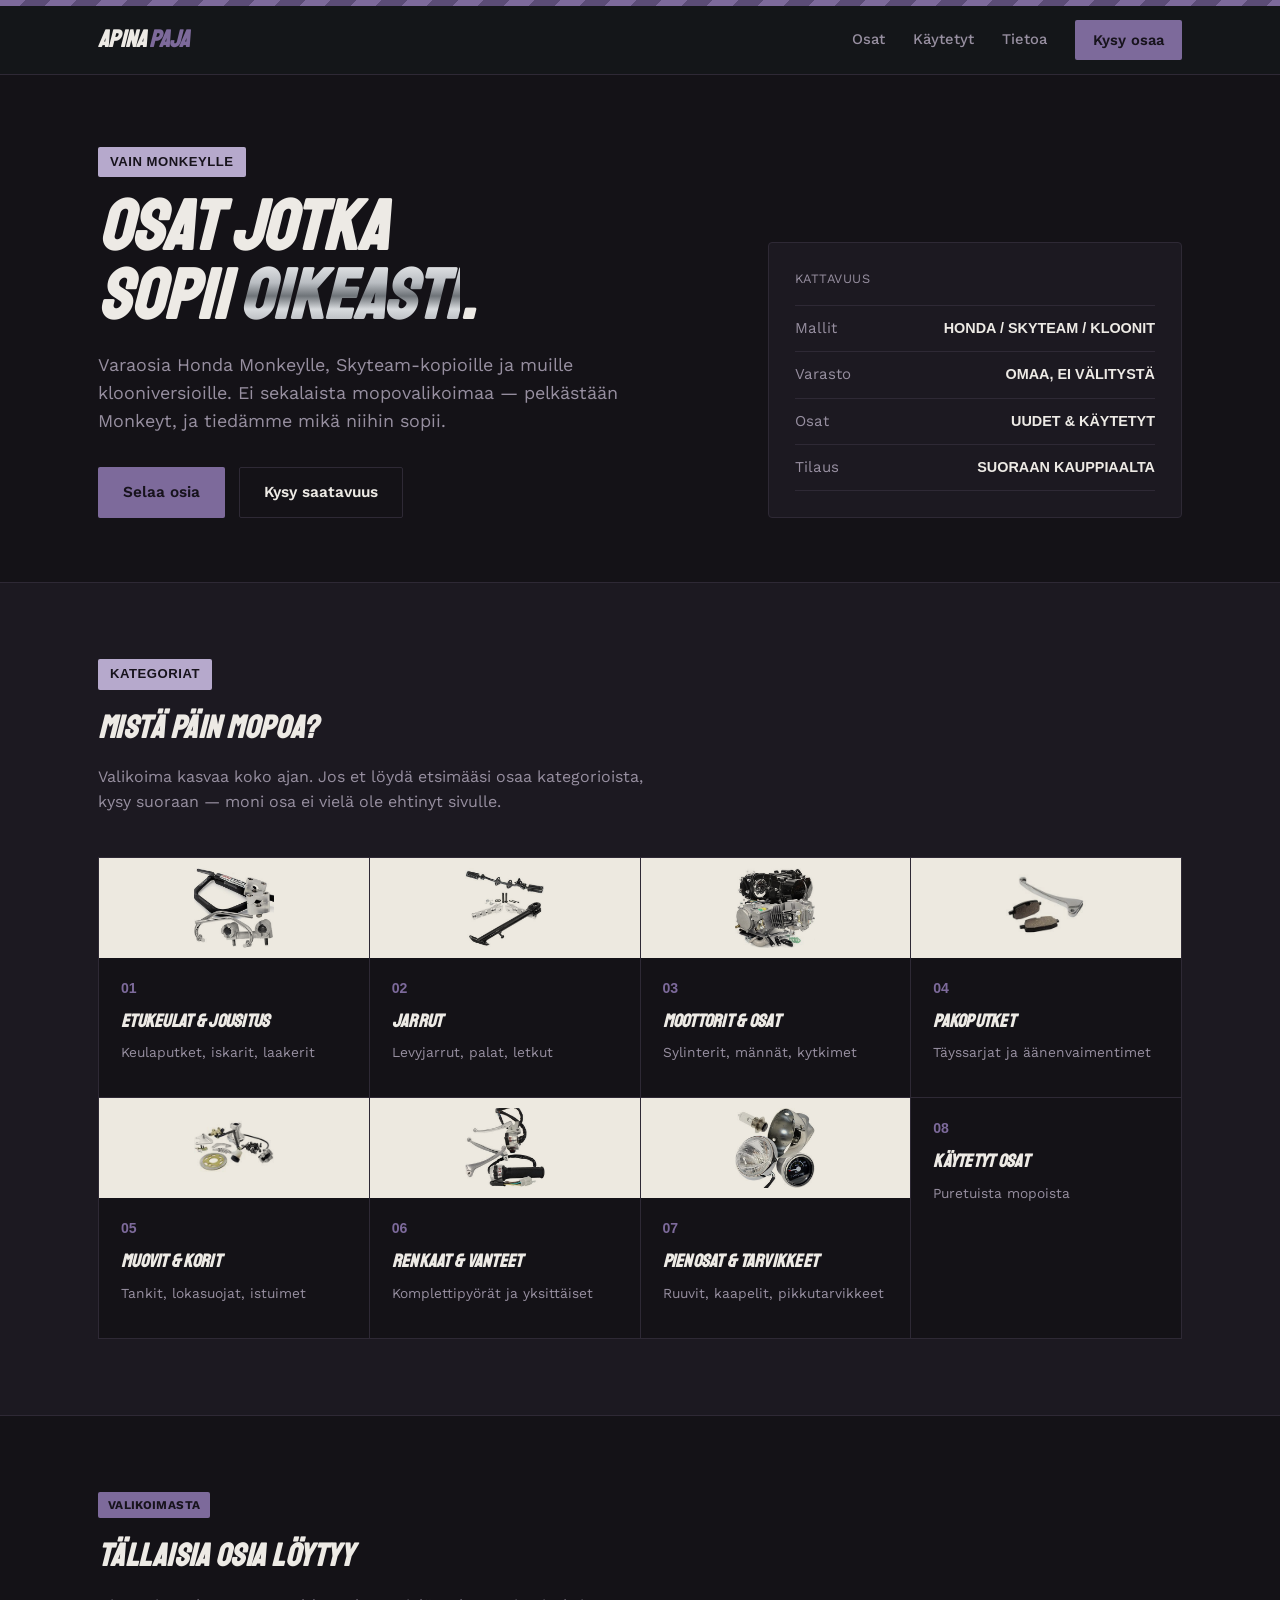
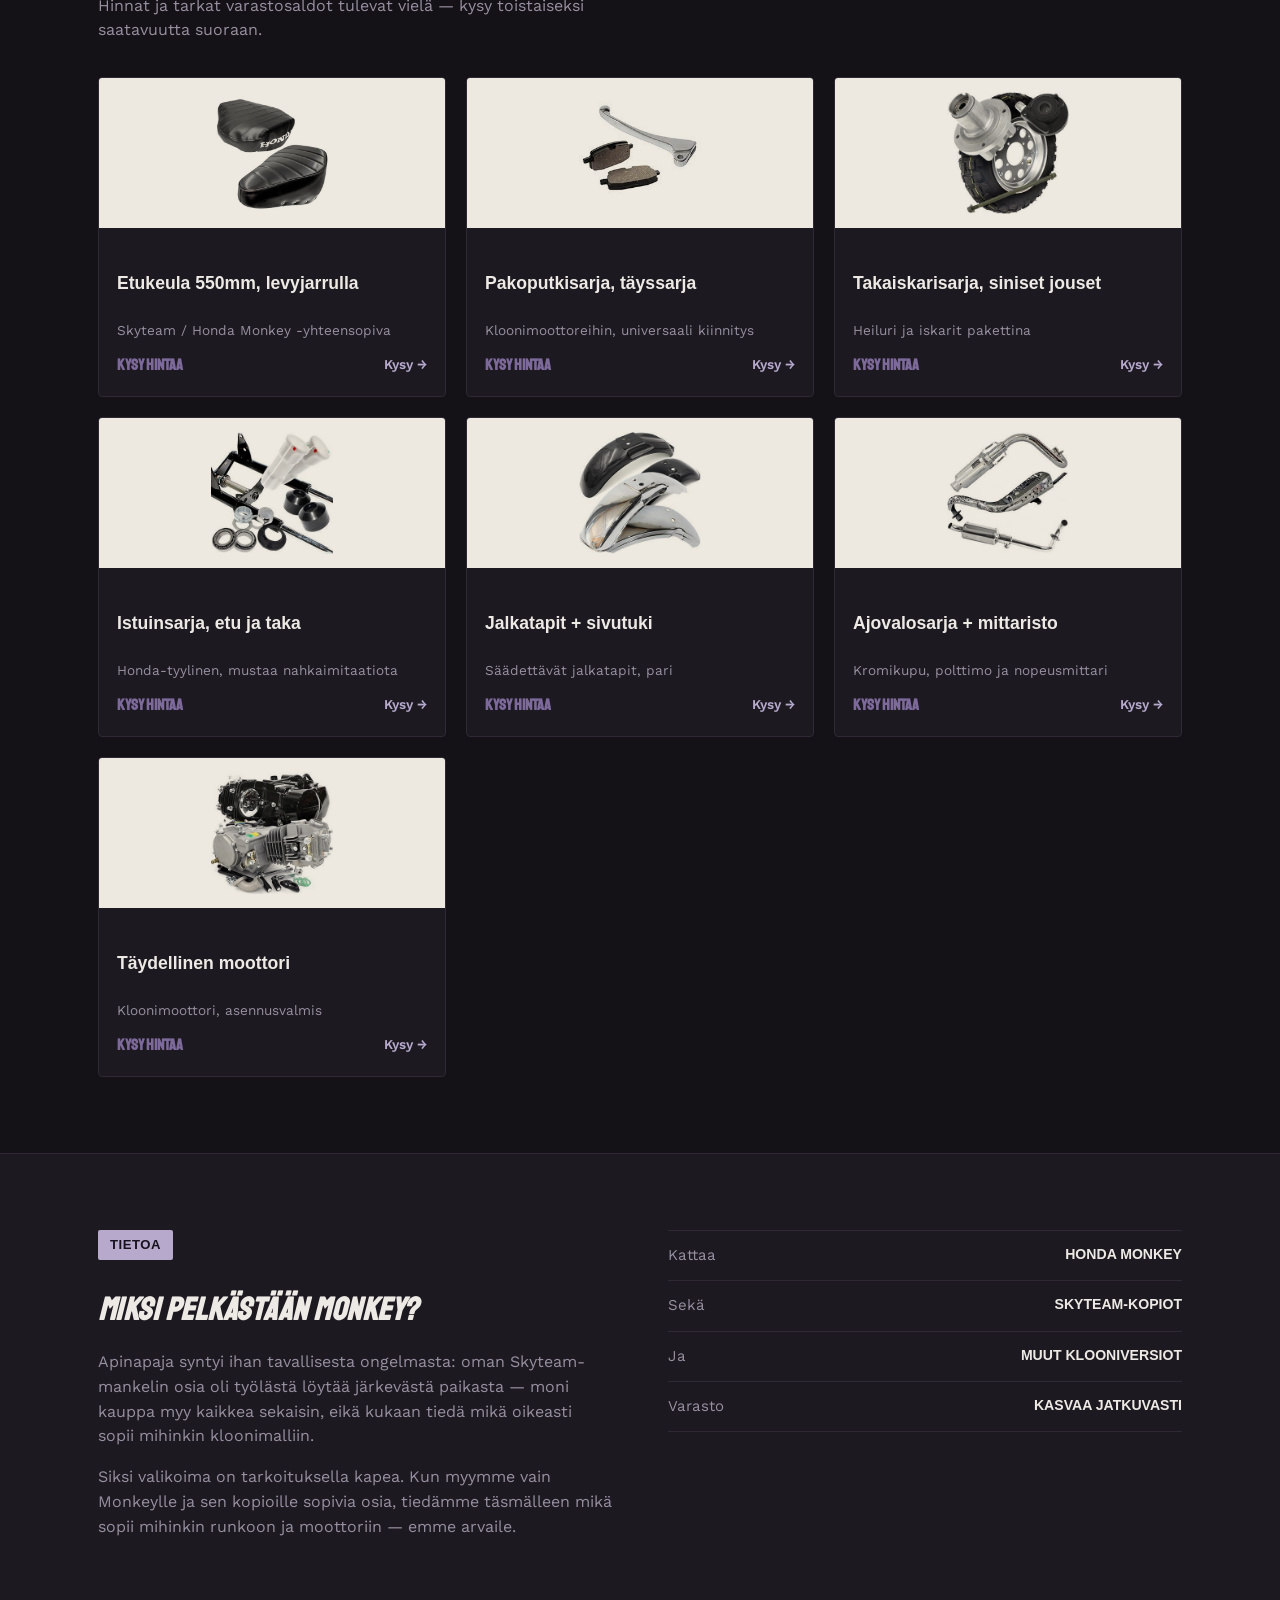
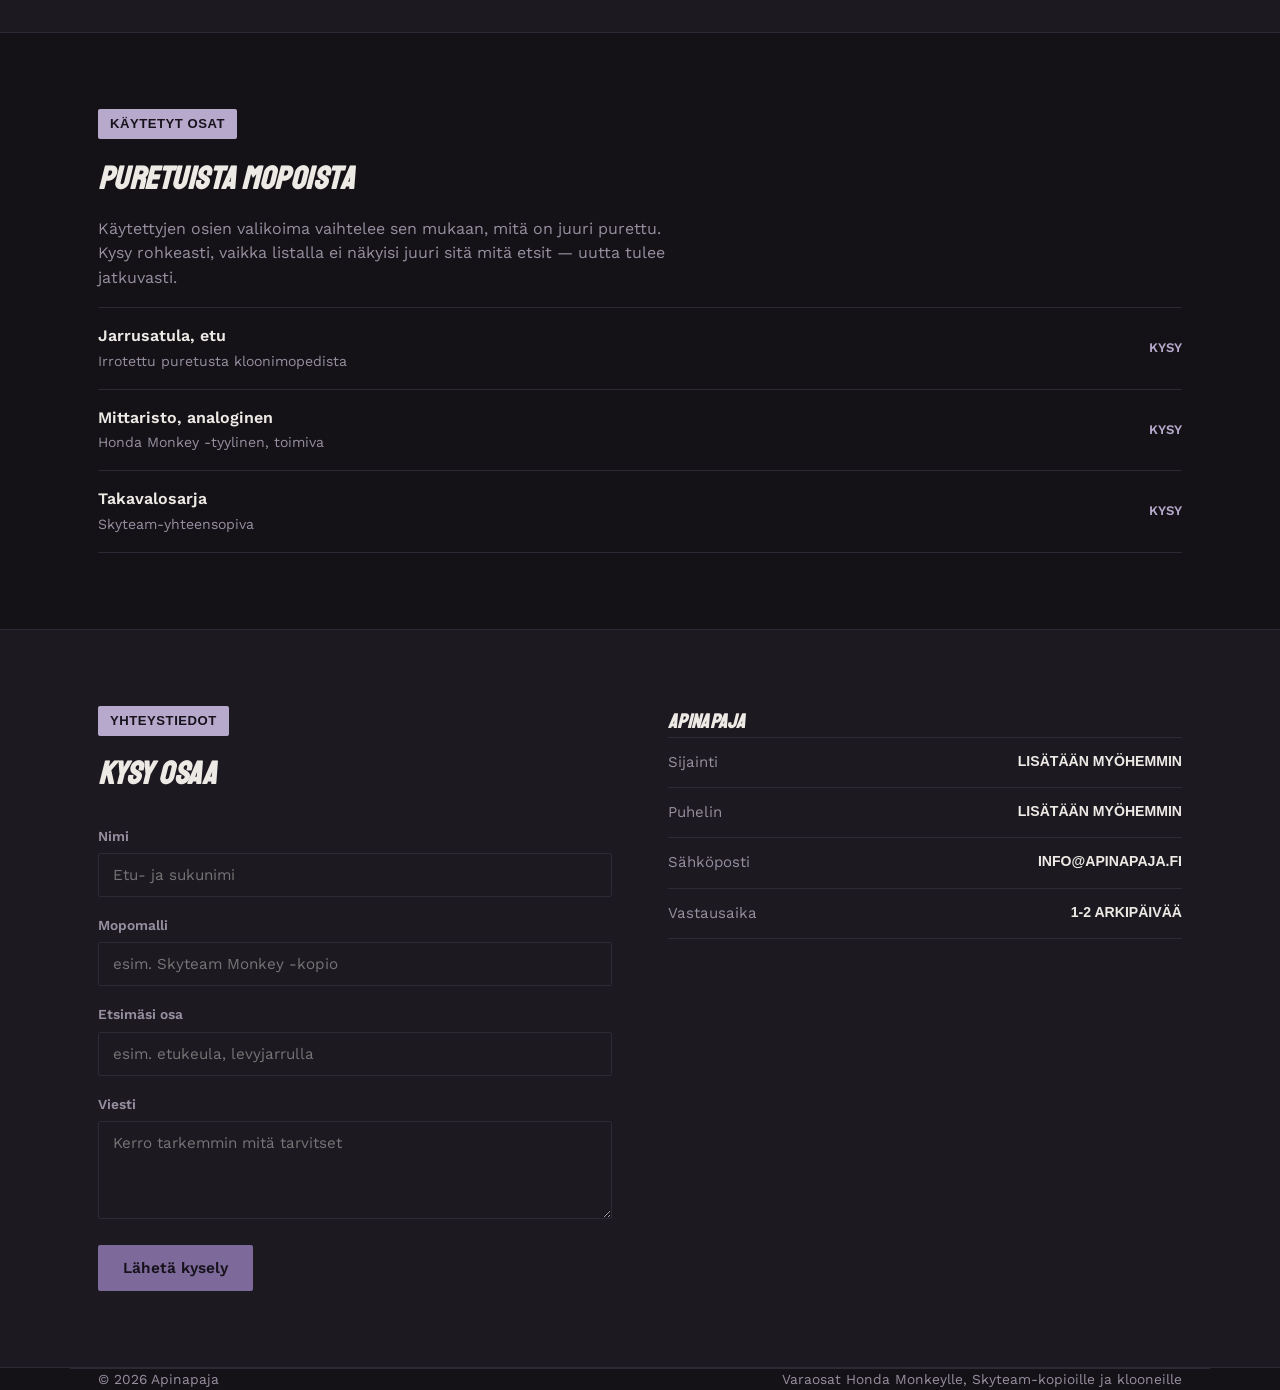
==== commit 1e289c17: "Update index.html" ====
--- a/index.html
+++ b/index.html
@@ -438,7 +438,7 @@
     </div>
     <div class="cat-grid">
       <a class="cat-card" href="#yhteys">
-        <div class="cat-thumb"><img src="images/etuhaarukka-ohjaustanko.jpg" alt="Etuhaarukka ja ohjaustangon osat"></div>
+        <div class="cat-thumb"><img src="etuhaarukka-ohjaustanko.jpg" alt="Etuhaarukka ja ohjaustangon osat"></div>
         <div class="body">
           <div class="num">01</div>
           <h3>Etukeulat &amp; jousitus</h3>
@@ -446,7 +446,7 @@
         </div>
       </a>
       <a class="cat-card" href="#yhteys">
-        <div class="cat-thumb"><img src="images/jarrukahva-palat.jpg" alt="Jarrukahva ja jarrupalat"></div>
+        <div class="cat-thumb"><img src="jarrukahva-palat.jpg" alt="Jarrukahva ja jarrupalat"></div>
         <div class="body">
           <div class="num">02</div>
           <h3>Jarrut</h3>
@@ -454,7 +454,7 @@
         </div>
       </a>
       <a class="cat-card" href="#yhteys">
-        <div class="cat-thumb"><img src="images/moottori.jpg" alt="Moottori"></div>
+        <div class="cat-thumb"><img src="moottori.jpg" alt="Moottori"></div>
         <div class="body">
           <div class="num">03</div>
           <h3>Moottorit &amp; osat</h3>
@@ -462,7 +462,7 @@
         </div>
       </a>
       <a class="cat-card" href="#yhteys">
-        <div class="cat-thumb"><img src="images/pakoputket.jpg" alt="Pakoputkisarja"></div>
+        <div class="cat-thumb"><img src="pakoputket.jpg" alt="Pakoputkisarja"></div>
         <div class="body">
           <div class="num">04</div>
           <h3>Pakoputket</h3>
@@ -470,7 +470,7 @@
         </div>
       </a>
       <a class="cat-card" href="#yhteys">
-        <div class="cat-thumb"><img src="images/lokasuojat.jpg" alt="Lokasuojat"></div>
+        <div class="cat-thumb"><img src="lokasuojat.jpg" alt="Lokasuojat"></div>
         <div class="body">
           <div class="num">05</div>
           <h3>Muovit &amp; korit</h3>
@@ -478,7 +478,7 @@
         </div>
       </a>
       <a class="cat-card" href="#yhteys">
-        <div class="cat-thumb"><img src="images/rengas-napa.jpg" alt="Rengas ja napa"></div>
+        <div class="cat-thumb"><img src="rengas-napa.jpg" alt="Rengas ja napa"></div>
         <div class="body">
           <div class="num">06</div>
           <h3>Renkaat &amp; vanteet</h3>
@@ -486,7 +486,7 @@
         </div>
       </a>
       <a class="cat-card" href="#yhteys">
-        <div class="cat-thumb"><img src="images/kahvat-kytkimet.jpg" alt="Kahvat ja kytkimet"></div>
+        <div class="cat-thumb"><img src="kahvat-kytkimet.jpg" alt="Kahvat ja kytkimet"></div>
         <div class="body">
           <div class="num">07</div>
           <h3>Pienosat &amp; tarvikkeet</h3>
@@ -513,7 +513,7 @@
     </div>
     <div class="product-grid">
       <div class="product-card">
-        <div class="product-thumb"><img src="images/keula-levyjarru.jpg" alt="Etukeula 550mm levyjarrulla"></div>
+        <div class="product-thumb"><img src="keula-levyjarru.jpg" alt="Etukeula 550mm levyjarrulla"></div>
         <div class="product-body">
           <h4>Etukeula 550mm, levyjarrulla</h4>
           <div class="product-meta">Skyteam / Honda Monkey -yhteensopiva</div>
@@ -521,7 +521,7 @@
         </div>
       </div>
       <div class="product-card">
-        <div class="product-thumb"><img src="images/pakoputket.jpg" alt="Pakoputkisarja"></div>
+        <div class="product-thumb"><img src="pakoputket.jpg" alt="Pakoputkisarja"></div>
         <div class="product-body">
           <h4>Pakoputkisarja, täyssarja</h4>
           <div class="product-meta">Kloonimoottoreihin, universaali kiinnitys</div>
@@ -529,7 +529,7 @@
         </div>
       </div>
       <div class="product-card">
-        <div class="product-thumb"><img src="images/iskarit-haarukka.jpg" alt="Takaiskarit ja heiluri"></div>
+        <div class="product-thumb"><img src="iskarit-haarukka.jpg" alt="Takaiskarit ja heiluri"></div>
         <div class="product-body">
           <h4>Takaiskarisarja, siniset jouset</h4>
           <div class="product-meta">Heiluri ja iskarit pakettina</div>
@@ -537,7 +537,7 @@
         </div>
       </div>
       <div class="product-card">
-        <div class="product-thumb"><img src="images/istuinsarja.jpg" alt="Istuinsarja"></div>
+        <div class="product-thumb"><img src="istuinsarja.jpg" alt="Istuinsarja"></div>
         <div class="product-body">
           <h4>Istuinsarja, etu ja taka</h4>
           <div class="product-meta">Honda-tyylinen, mustaa nahkaimitaatiota</div>
@@ -545,7 +545,7 @@
         </div>
       </div>
       <div class="product-card">
-        <div class="product-thumb"><img src="images/jalkatapit-sivutuki.jpg" alt="Jalkatapit ja sivutuki"></div>
+        <div class="product-thumb"><img src="jalkatapit-sivutuki.jpg" alt="Jalkatapit ja sivutuki"></div>
         <div class="product-body">
           <h4>Jalkatapit + sivutuki</h4>
           <div class="product-meta">Säädettävät jalkatapit, pari</div>
@@ -553,7 +553,7 @@
         </div>
       </div>
       <div class="product-card">
-        <div class="product-thumb"><img src="images/valot-mittaristo.jpg" alt="Ajovalo ja mittaristo"></div>
+        <div class="product-thumb"><img src="valot-mittaristo.jpg" alt="Ajovalo ja mittaristo"></div>
         <div class="product-body">
           <h4>Ajovalosarja + mittaristo</h4>
           <div class="product-meta">Kromikupu, polttimo ja nopeusmittari</div>
@@ -561,7 +561,7 @@
         </div>
       </div>
       <div class="product-card">
-        <div class="product-thumb"><img src="images/moottori.jpg" alt="Täydellinen moottori"></div>
+        <div class="product-thumb"><img src="moottori.jpg" alt="Täydellinen moottori"></div>
         <div class="product-body">
           <h4>Täydellinen moottori</h4>
           <div class="product-meta">Kloonimoottori, asennusvalmis</div>
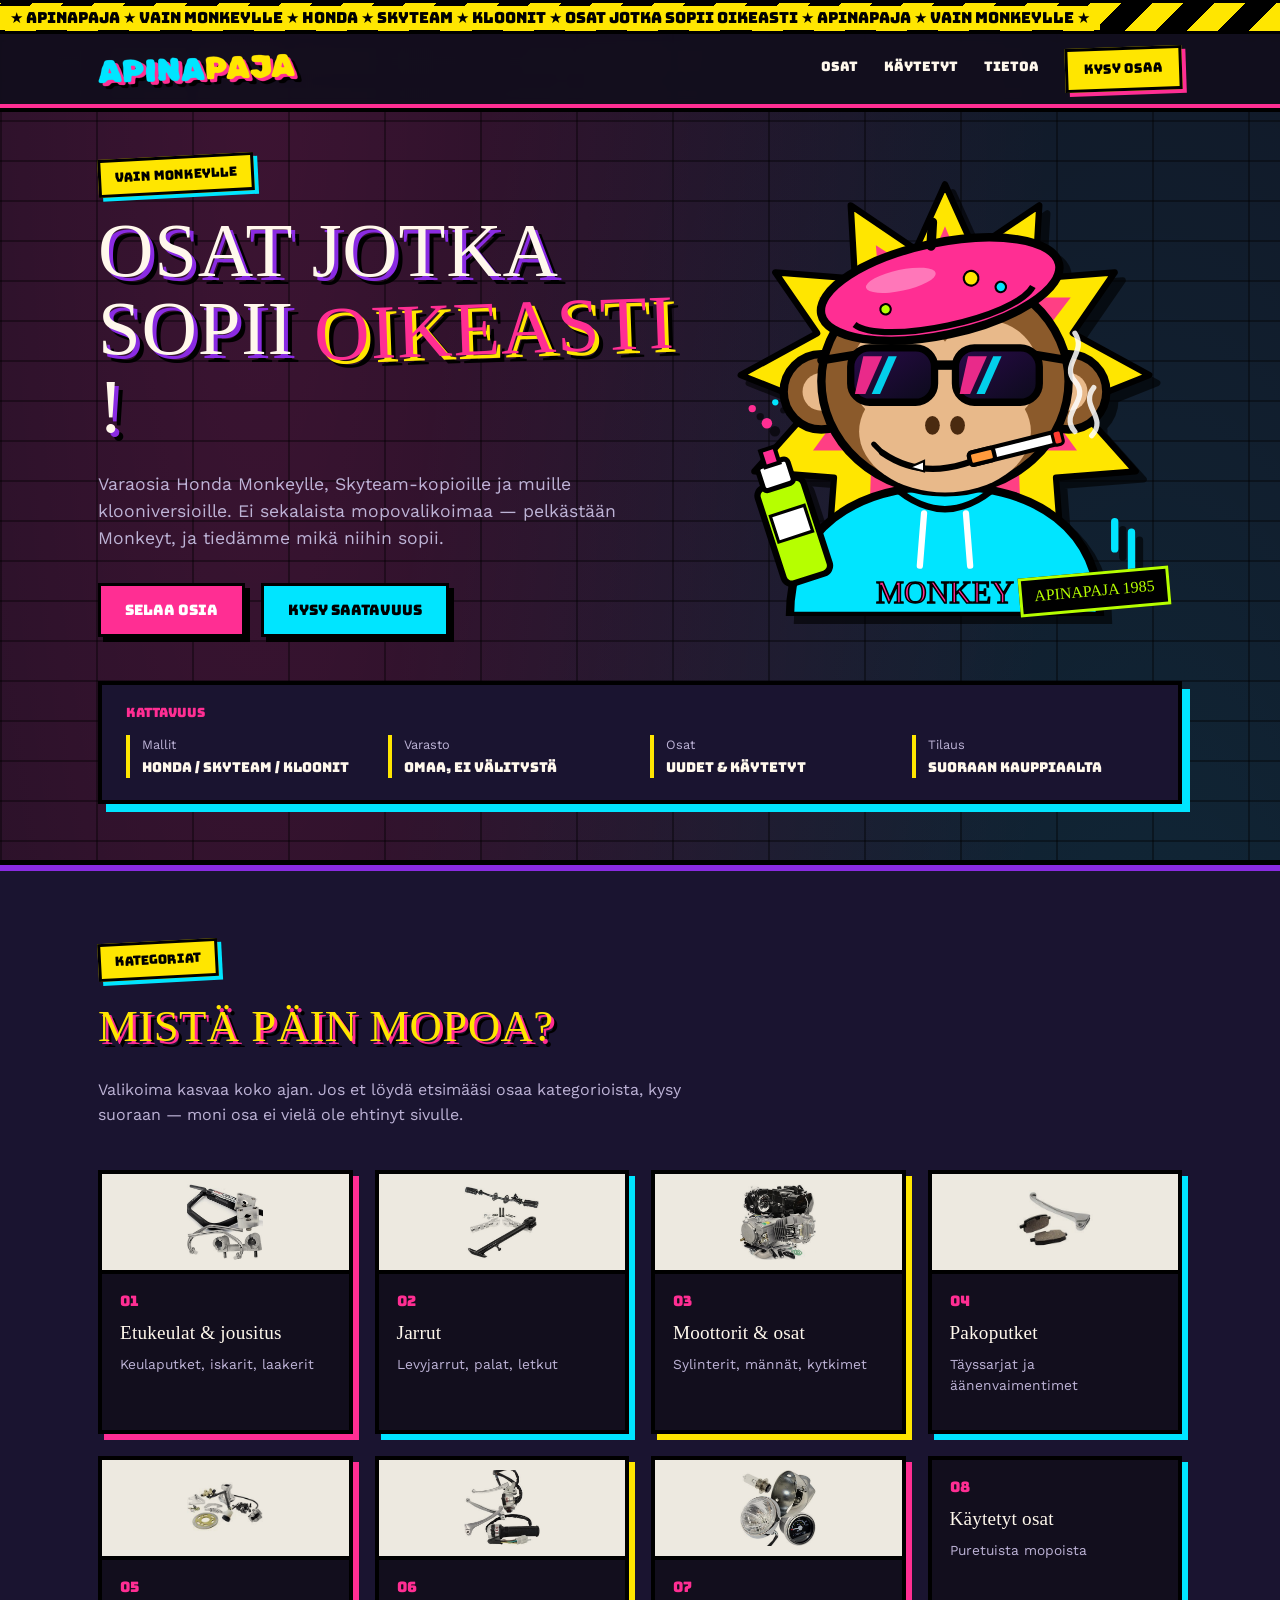
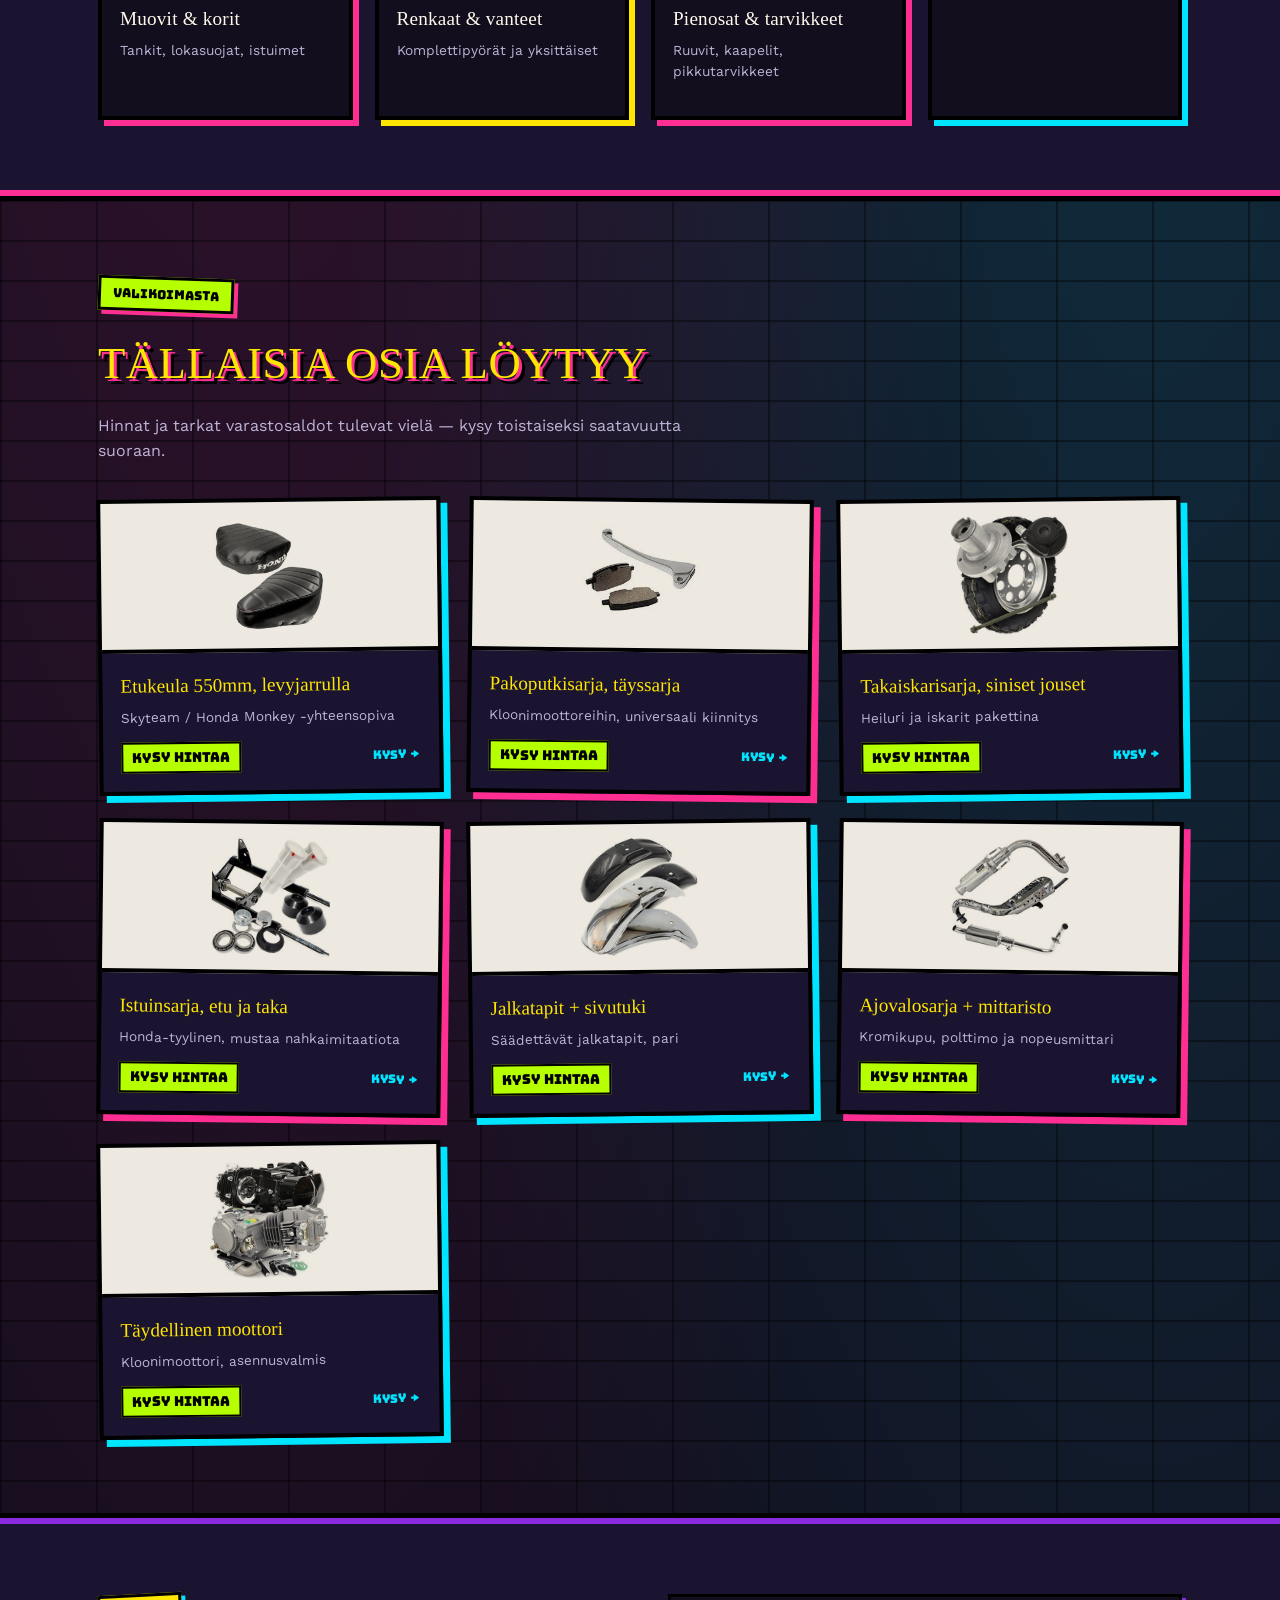
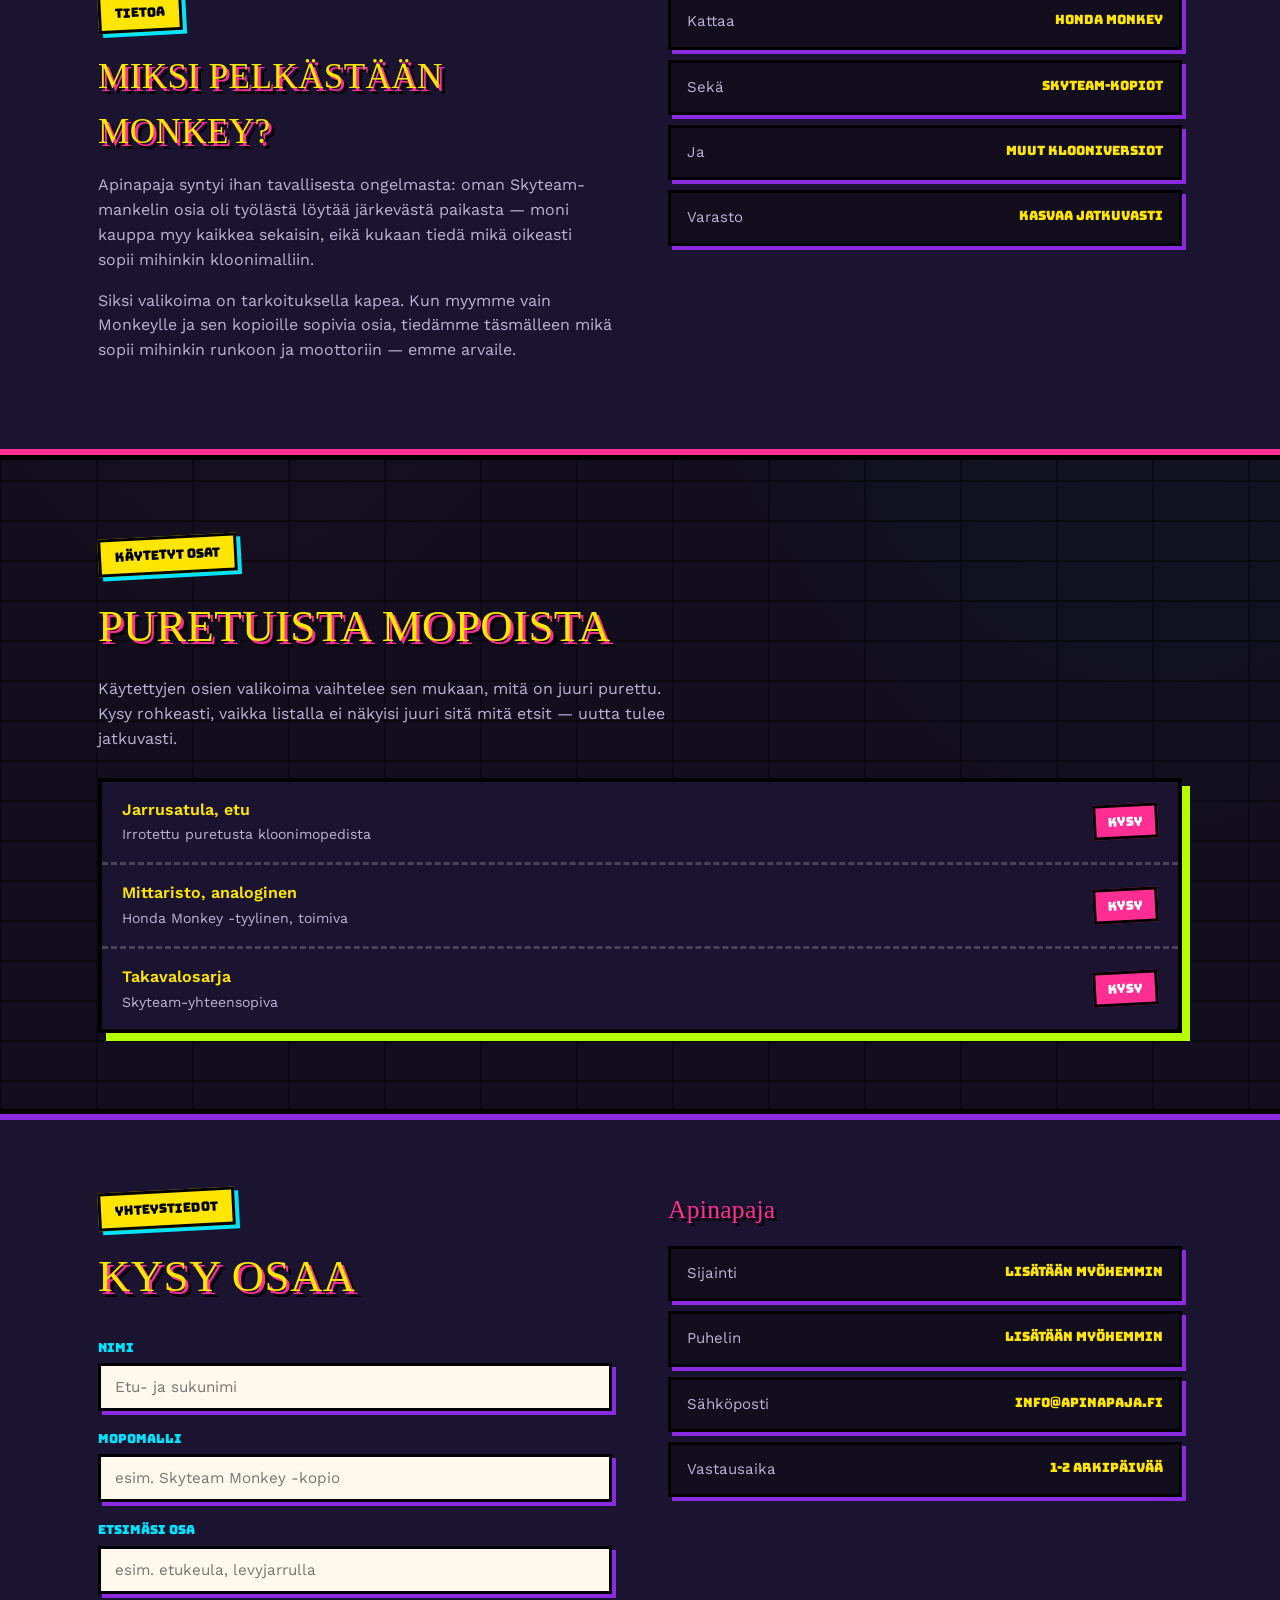
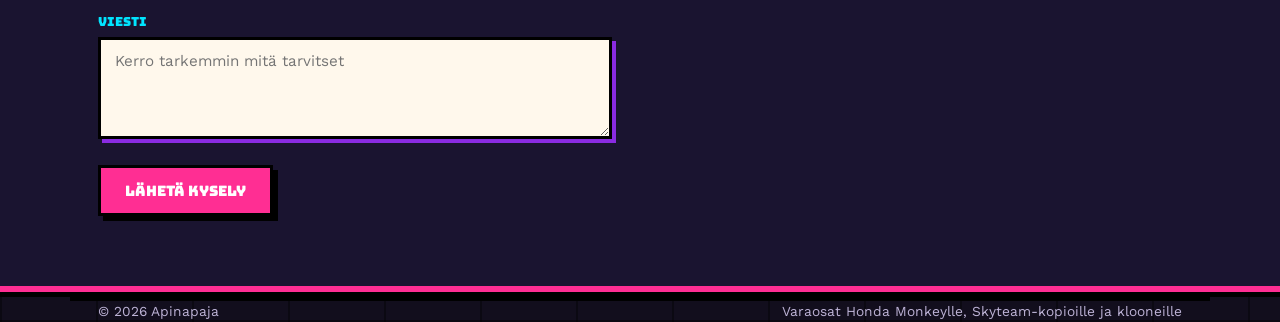
==== commit 635daea3: "Update index.html" ====
--- a/index.html
+++ b/index.html
@@ -5,394 +5,329 @@
 <meta name="viewport" content="width=device-width, initial-scale=1.0">
 <title>Apinapaja — Varaosat Monkey-mopoille</title>
 <link rel="preconnect" href="https://fonts.googleapis.com">
-<link href="https://fonts.googleapis.com/css2?family=Staatliches&family=Work+Sans:wght@400;500;600&display=swap" rel="stylesheet">
+<link rel="preconnect" href="https://fonts.gstatic.com" crossorigin>
+<link href="https://fonts.googleapis.com/css2?family=Bungee&family=Permanent+Marker&family=Rubik+Spray+Paint&family=Work+Sans:wght@400;500;600&display=swap" rel="stylesheet">
 <style>
   :root{
-    --bg: #141217;
-    --surface: #1C1921;
-    --surface-2: #242029;
-    --ink: #EDEAE5;
-    --ink-soft: #978FA0;
-    --line: #2E2935;
-    --orange: #7D6A9B;
-    --orange-deep: #5B4C76;
-    --lime: #B6A9CC;
+    --bg:#120e1d;
+    --surface:#1a1430;
+    --surface-2:#251c45;
+    --ink:#FFF8EC;
+    --ink-soft:#BDB3D6;
+    --line:#000;
+    --pink:#FF2E93;
+    --cyan:#00E5FF;
+    --yellow:#FFE600;
+    --lime:#B6FF00;
+    --purple:#8A2BE2;
   }
   *{box-sizing:border-box;}
   html{scroll-behavior:smooth;}
   body{
     margin:0;
-    background:var(--bg);
     color:var(--ink);
     font-family:'Work Sans', sans-serif;
     line-height:1.55;
-  }
-  h1,h2,h3,.wordmark{
-    font-family:'Staatliches', sans-serif;
-    text-transform:uppercase;
-    letter-spacing:0.015em;
+    background-color:var(--bg);
+    /* tiilimuuri */
+    background-image:
+      linear-gradient(rgba(0,0,0,.38) 2px, transparent 2px),
+      linear-gradient(90deg, rgba(0,0,0,.38) 2px, transparent 2px),
+      radial-gradient(ellipse at 20% 0%, rgba(255,46,147,.18), transparent 55%),
+      radial-gradient(ellipse at 90% 30%, rgba(0,229,255,.14), transparent 50%);
+    background-size:96px 40px, 96px 40px, auto, auto;
+  }
+  h1,h2,h3{
+    font-family:'Permanent Marker', cursive;
     font-weight:400;
-    font-style:italic;
     margin:0;
-  }
-  /* straighten italic back where it's used for small labels/data, not display */
-  .num, .product-body h4, .hero-panel li span:last-child, .fact-list li span:last-child{
-    font-family:'Staatliches', sans-serif;
-    font-style:normal;
+    letter-spacing:.01em;
   }
   a{color:inherit;}
-  .wrap{
-    max-width:1140px;
-    margin:0 auto;
-    padding:0 28px;
-  }
-  .stripes{
-    background:repeating-linear-gradient(135deg, var(--orange) 0 18px, var(--orange-deep) 18px 36px);
-    height:6px;
-  }
+  .wrap{max-width:1140px; margin:0 auto; padding:0 28px;}
+
+  /* vaarateippi */
+  .tape{
+    height:34px;
+    background:repeating-linear-gradient(-45deg, var(--yellow) 0 22px, #000 22px 44px);
+    border-top:3px solid #000;
+    border-bottom:3px solid #000;
+    position:relative;
+    overflow:hidden;
+  }
+  .tape-inner{
+    position:absolute; top:3px; left:0;
+    white-space:nowrap;
+    font-family:'Bungee', sans-serif;
+    font-size:.95rem;
+    color:#000;
+    background:var(--yellow);
+    padding:0 10px;
+    animation:run 28s linear infinite;
+  }
+  @keyframes run{from{transform:translateX(100vw);}to{transform:translateX(-100%);}}
 
   /* NAV */
   header{
-    position:sticky;
-    top:0;
-    background:rgba(21,23,26,0.94);
+    position:sticky; top:0; z-index:50;
+    background:rgba(18,14,29,.95);
     backdrop-filter:blur(6px);
-    border-bottom:1px solid var(--line);
-    z-index:50;
-  }
-  nav.wrap{
-    display:flex;
-    align-items:center;
-    justify-content:space-between;
-    height:68px;
-  }
+    border-bottom:4px solid var(--pink);
+    box-shadow:0 4px 0 #000;
+  }
+  nav.wrap{display:flex; align-items:center; justify-content:space-between; height:70px;}
   .wordmark{
-    font-size:1.5rem;
-    font-weight:700;
-    display:flex;
-    align-items:baseline;
-    gap:2px;
-  }
-  .chrome{
-    background:linear-gradient(180deg, #FFFFFF 0%, #B9BDC2 35%, #6E7378 50%, #D8DBDE 65%, #8A8E93 100%);
-    -webkit-background-clip:text;
-    background-clip:text;
-    -webkit-text-fill-color:transparent;
-    color:#B9BDC2;
-  }
-  .wordmark .hi{color:var(--orange);}
-  .navlinks{
-    display:flex;
-    align-items:center;
-    gap:28px;
-    font-size:0.92rem;
-    font-weight:500;
-  }
+    font-family:'Rubik Spray Paint', cursive;
+    font-size:2rem;
+    line-height:1;
+    color:var(--cyan);
+    text-shadow:3px 3px 0 var(--pink), 6px 6px 0 #000;
+    transform:rotate(-2deg);
+  }
+  .wordmark .hi{color:var(--yellow);}
+  .navlinks{display:flex; align-items:center; gap:26px; font-family:'Bungee', sans-serif; font-size:.82rem;}
   .navlinks a{
-    text-decoration:none;
-    color:var(--ink-soft);
-    padding:4px 0;
-    border-bottom:2px solid transparent;
-    transition:border-color .15s ease, color .15s ease;
-  }
-  .navlinks a:hover, .navlinks a:focus-visible{
-    color:var(--ink);
-    border-bottom-color:var(--orange);
-  }
+    text-decoration:none; color:var(--ink);
+    padding:4px 0; border-bottom:3px solid transparent;
+    transition:color .15s, border-color .15s;
+  }
+  .navlinks a:hover,.navlinks a:focus-visible{color:var(--cyan); border-bottom-color:var(--pink);}
   .navlinks a.cta{
-    color:#17131C;
-    background:var(--orange);
-    padding:9px 18px;
-    border-radius:2px;
-    border-bottom:none;
-    font-weight:600;
-  }
-  .navlinks a.cta:hover{background:var(--lime); color:#17131C;}
-  @media (max-width:780px){.navlinks{display:none;}}
+    color:#000; background:var(--yellow);
+    padding:9px 16px; border:3px solid #000;
+    box-shadow:4px 4px 0 var(--pink);
+    transform:rotate(-2deg);
+  }
+  .navlinks a.cta:hover{background:var(--lime); color:#000;}
+  @media (max-width:780px){.navlinks a:not(.cta){display:none;}}
 
   /* HERO */
-  .hero{padding:72px 0 64px;}
+  .hero{padding:48px 0 56px; position:relative; overflow:hidden;}
   .hero-grid{
     display:grid;
-    grid-template-columns:1.2fr 0.8fr;
-    gap:48px;
-    align-items:end;
+    grid-template-columns:1.1fr .9fr;
+    gap:32px;
+    align-items:center;
   }
   .plate{
     display:inline-block;
-    background:var(--lime);
-    color:#17131C;
-    font-family:'Oswald', sans-serif;
-    font-weight:700;
-    font-size:0.82rem;
-    letter-spacing:0.04em;
-    padding:5px 12px;
+    background:var(--yellow);
+    color:#000;
+    font-family:'Bungee', sans-serif;
+    font-size:.8rem;
+    padding:6px 14px;
+    border:3px solid #000;
+    box-shadow:4px 4px 0 var(--cyan);
+    transform:rotate(-3deg);
+    margin-bottom:18px;
+  }
+  .hero h1{
+    font-size:clamp(2.6rem, 6.4vw, 4.8rem);
+    line-height:1.02;
     text-transform:uppercase;
-    border-radius:2px;
-    margin-bottom:16px;
-  }
-  .hero h1{
-    font-size:clamp(2.6rem, 6vw, 4.4rem);
-    font-weight:700;
-    line-height:0.98;
-  }
-  .hero h1 .accent{color:var(--orange);}
-  .hero p.lede{
-    margin-top:20px;
-    font-size:1.12rem;
-    color:var(--ink-soft);
-    max-width:48ch;
-  }
-  .hero-ctas{margin-top:32px; display:flex; gap:14px; flex-wrap:wrap;}
+    text-shadow:4px 4px 0 var(--purple), 8px 8px 0 #000;
+  }
+  .hero h1 .accent{
+    color:var(--pink);
+    text-shadow:4px 4px 0 var(--yellow), 8px 8px 0 #000;
+    display:inline-block;
+    transform:rotate(-2deg);
+  }
+  .hero p.lede{margin-top:24px; font-size:1.1rem; color:var(--ink-soft); max-width:48ch;}
+  .hero-ctas{margin-top:30px; display:flex; gap:16px; flex-wrap:wrap;}
   .btn{
     display:inline-block;
     padding:13px 24px;
-    border-radius:2px;
-    font-weight:600;
-    font-size:0.96rem;
+    font-family:'Bungee', sans-serif;
+    font-size:.9rem;
     text-decoration:none;
-    border:1px solid transparent;
+    border:3px solid #000;
     cursor:pointer;
-    font-family:'Work Sans', sans-serif;
-  }
-  .btn-primary{background:var(--orange); color:#17131C;}
-  .btn-primary:hover{background:var(--lime); color:#17131C;}
-  .btn-outline{border-color:var(--line); background:transparent; color:var(--ink);}
-  .btn-outline:hover{border-color:var(--ink);}
+    transition:transform .1s, box-shadow .1s;
+  }
+  .btn-primary{background:var(--pink); color:#fff; box-shadow:5px 5px 0 #000;}
+  .btn-primary:hover{background:var(--lime); color:#000; transform:translate(-2px,-2px); box-shadow:7px 7px 0 #000;}
+  .btn-outline{background:var(--cyan); color:#000; box-shadow:5px 5px 0 #000;}
+  .btn-outline:hover{background:var(--yellow); transform:translate(-2px,-2px); box-shadow:7px 7px 0 #000;}
+
+  /* apina */
+  .monkey-wrap{position:relative; max-width:440px; margin:0 auto; width:100%;}
+  .monkey{width:100%; height:auto; display:block; filter:drop-shadow(8px 8px 0 rgba(0,0,0,.6)); animation:bob 3.2s ease-in-out infinite;}
+  @keyframes bob{0%,100%{transform:translateY(0) rotate(-1deg);}50%{transform:translateY(-8px) rotate(1deg);}}
+  .smoke{animation:smoke 3s ease-in-out infinite; transform-origin:center bottom;}
+  @keyframes smoke{0%{opacity:.2; transform:translateY(8px);}50%{opacity:.8;}100%{opacity:0; transform:translateY(-18px);}}
+  .monkey-tag{
+    position:absolute; bottom:6px; right:-4px;
+    font-family:'Permanent Marker', cursive;
+    background:#000; color:var(--lime);
+    padding:4px 12px; transform:rotate(-5deg);
+    border:3px solid var(--lime);
+    font-size:1rem;
+  }
 
   .hero-panel{
+    margin-top:44px;
     background:var(--surface);
-    border:1px solid var(--line);
-    border-radius:4px;
-    padding:26px;
-  }
-  .hero-panel .label{
-    font-size:0.8rem;
-    color:var(--ink-soft);
-    letter-spacing:0.04em;
-  }
-  .hero-panel ul{
-    list-style:none;
-    margin:16px 0 0;
-    padding:0;
-    border-top:1px solid var(--line);
-  }
-  .hero-panel li{
-    display:flex;
-    justify-content:space-between;
-    padding:11px 0;
-    border-bottom:1px solid var(--line);
-    font-size:0.94rem;
-  }
-  .hero-panel li span:first-child{color:var(--ink-soft);}
-  .hero-panel li span:last-child{font-weight:600; font-family:'Oswald', sans-serif; text-transform:uppercase; font-size:0.9rem;}
-  @media (max-width:780px){.hero-grid{grid-template-columns:1fr;}}
+    border:4px solid #000;
+    box-shadow:8px 8px 0 var(--cyan);
+    padding:18px 24px 22px;
+  }
+  .hero-panel .label{font-family:'Bungee', sans-serif; font-size:.8rem; color:var(--pink);}
+  .hero-panel ul{list-style:none; margin:12px 0 0; padding:0; display:grid; grid-template-columns:repeat(4,1fr); gap:20px;}
+  .hero-panel li{display:flex; flex-direction:column; gap:2px; border-left:4px solid var(--yellow); padding-left:12px;}
+  .hero-panel li span:first-child{color:var(--ink-soft); font-size:.8rem;}
+  .hero-panel li span:last-child{font-family:'Bungee', sans-serif; font-size:.85rem; color:var(--ink);}
+  @media (max-width:900px){
+    .hero-grid{grid-template-columns:1fr;}
+    .monkey-wrap{max-width:340px; order:-1;}
+    .hero-panel ul{grid-template-columns:repeat(2,1fr);}
+  }
 
   /* SECTIONS */
   section{padding:76px 0;}
-  section.surface{background:var(--surface); border-top:1px solid var(--line); border-bottom:1px solid var(--line);}
-  .section-head{max-width:58ch; margin-bottom:42px;}
+  section.surface{
+    background:var(--surface);
+    border-top:5px solid #000;
+    border-bottom:5px solid #000;
+    box-shadow:inset 0 6px 0 var(--purple), inset 0 -6px 0 var(--pink);
+  }
+  .section-head{max-width:60ch; margin-bottom:42px;}
   .section-head .plate{margin-bottom:14px;}
-  .section-head h2{font-size:2rem; font-weight:600;}
-  .section-head p{margin-top:12px; color:var(--ink-soft);}
-
-  /* CATEGORY GRID */
-  .cat-grid{
-    display:grid;
-    grid-template-columns:repeat(4, 1fr);
-    gap:1px;
-    background:var(--line);
-    border:1px solid var(--line);
-  }
+  .section-head h2{
+    font-size:clamp(1.9rem,4vw,2.8rem);
+    text-transform:uppercase;
+    color:var(--yellow);
+    text-shadow:3px 3px 0 var(--pink), 6px 6px 0 #000;
+  }
+  .section-head p{margin-top:16px; color:var(--ink-soft);}
+
+  /* KATEGORIAT */
+  .cat-grid{display:grid; grid-template-columns:repeat(4,1fr); gap:22px;}
   .cat-card{
     background:var(--bg);
-    text-decoration:none;
-    color:var(--ink);
+    border:4px solid #000;
+    box-shadow:6px 6px 0 var(--pink);
+    text-decoration:none; color:var(--ink);
     display:block;
-    transition:background .15s ease;
-  }
-  .cat-card:hover{background:var(--surface-2);}
+    transition:transform .12s, box-shadow .12s;
+  }
+  .cat-card:nth-child(even){box-shadow:6px 6px 0 var(--cyan);}
+  .cat-card:nth-child(3n){box-shadow:6px 6px 0 var(--yellow);}
+  .cat-card:hover{transform:translate(-3px,-3px) rotate(-1deg); box-shadow:10px 10px 0 var(--lime);}
   .cat-thumb{
-    background:#EDE9E0;
-    height:100px;
-    display:flex;
-    align-items:center;
-    justify-content:center;
-    padding:10px;
-  }
-  .cat-thumb img{
-    max-width:100%;
-    max-height:100%;
-    object-fit:contain;
-    mix-blend-mode:multiply;
-  }
-  .cat-card .body{padding:20px 22px;}
-  .cat-card .num{
-    font-family:'Oswald', sans-serif;
-    color:var(--orange);
-    font-weight:600;
-    font-size:0.88rem;
-  }
-  .cat-card h3{
-    font-size:1.15rem;
-    font-weight:600;
-    margin-top:8px;
-    text-transform:none;
-  }
-  .cat-card p{
-    margin-top:6px;
-    font-size:0.86rem;
-    color:var(--ink-soft);
-  }
-  @media (max-width:900px){.cat-grid{grid-template-columns:repeat(2, 1fr);}}
+    background:#EDE9E0; height:100px;
+    display:flex; align-items:center; justify-content:center;
+    padding:10px; border-bottom:4px solid #000;
+  }
+  .cat-thumb img{max-width:100%; max-height:100%; object-fit:contain; mix-blend-mode:multiply;}
+  .cat-card .body{padding:16px 18px 20px;}
+  .cat-card .num{font-family:'Bungee', sans-serif; color:var(--pink); font-size:.9rem;}
+  .cat-card h3{font-size:1.2rem; margin-top:6px; color:var(--ink);}
+  .cat-card p{margin-top:6px; font-size:.86rem; color:var(--ink-soft);}
+  @media (max-width:900px){.cat-grid{grid-template-columns:repeat(2,1fr);}}
   @media (max-width:560px){.cat-grid{grid-template-columns:1fr;}}
 
-  /* PRODUCT GRID */
+  /* TUOTTEET */
   .badge{
     display:inline-block;
-    background:var(--orange);
-    color:#17131C;
-    font-weight:700;
-    font-size:0.74rem;
-    letter-spacing:0.03em;
-    text-transform:uppercase;
-    padding:4px 10px;
-    border-radius:2px;
-    margin-bottom:14px;
-  }
-  .product-grid{
-    display:grid;
-    grid-template-columns:repeat(3, 1fr);
-    gap:20px;
-  }
+    background:var(--lime); color:#000;
+    font-family:'Bungee', sans-serif; font-size:.78rem;
+    padding:5px 12px; border:3px solid #000;
+    box-shadow:4px 4px 0 var(--pink);
+    transform:rotate(2deg);
+    margin-bottom:16px;
+  }
+  .product-grid{display:grid; grid-template-columns:repeat(3,1fr); gap:26px;}
   .product-card{
     background:var(--surface);
-    border:1px solid var(--line);
-    border-radius:4px;
-    overflow:hidden;
-  }
+    border:4px solid #000;
+    box-shadow:7px 7px 0 var(--cyan);
+    transition:transform .12s;
+  }
+  .product-card:nth-child(odd){transform:rotate(-.7deg);}
+  .product-card:nth-child(even){transform:rotate(.7deg); box-shadow:7px 7px 0 var(--pink);}
+  .product-card:hover{transform:rotate(0) translateY(-4px);}
   .product-thumb{
-    height:150px;
-    background:#EDE9E0;
-    display:flex;
-    align-items:center;
-    justify-content:center;
-    padding:14px;
-  }
-  .product-thumb img{
-    max-width:100%;
-    max-height:100%;
-    object-fit:contain;
-    mix-blend-mode:multiply;
-  }
+    height:150px; background:#EDE9E0;
+    display:flex; align-items:center; justify-content:center;
+    padding:14px; border-bottom:4px solid #000;
+  }
+  .product-thumb img{max-width:100%; max-height:100%; object-fit:contain; mix-blend-mode:multiply;}
   .product-body{padding:18px;}
-  .product-body h4{
-    font-family:'Oswald', sans-serif;
-    font-size:1.1rem;
-    font-weight:600;
-    text-transform:none;
-  }
-  .product-meta{
-    margin-top:6px;
-    font-size:0.85rem;
-    color:var(--ink-soft);
-  }
-  .product-price{
-    margin-top:12px;
-    display:flex;
-    justify-content:space-between;
-    align-items:center;
-  }
-  .product-price .price{font-weight:700; color:var(--orange); font-family:'Staatliches', sans-serif; font-style:normal;}
-  .mini-link{
-    font-size:0.84rem;
-    color:var(--lime);
-    text-decoration:none;
-    font-weight:600;
-  }
-  .mini-link:hover{text-decoration:underline;}
-  @media (max-width:900px){.product-grid{grid-template-columns:repeat(2, 1fr);}}
+  .product-body h4{font-family:'Permanent Marker', cursive; font-weight:400; font-size:1.2rem; margin:0; color:var(--yellow);}
+  .product-meta{margin-top:6px; font-size:.85rem; color:var(--ink-soft);}
+  .product-price{margin-top:14px; display:flex; justify-content:space-between; align-items:center;}
+  .product-price .price{font-family:'Bungee', sans-serif; font-size:.85rem; color:#000; background:var(--lime); padding:3px 9px; border:2px solid #000;}
+  .mini-link{font-family:'Bungee', sans-serif; font-size:.75rem; color:var(--cyan); text-decoration:none;}
+  .mini-link:hover{color:var(--pink);}
+  @media (max-width:900px){.product-grid{grid-template-columns:repeat(2,1fr);}}
   @media (max-width:560px){.product-grid{grid-template-columns:1fr;}}
 
-  /* ABOUT */
-  .about-grid{
-    display:grid;
-    grid-template-columns:1fr 1fr;
-    gap:56px;
-    align-items:start;
-  }
+  /* TIETOA */
+  .about-grid{display:grid; grid-template-columns:1fr 1fr; gap:56px; align-items:start;}
   .about-grid p{color:var(--ink-soft); margin-top:14px;}
-  .about-grid p:first-child{margin-top:0;}
-  .fact-list{list-style:none; padding:0; margin:0; border-top:1px solid var(--line);}
+  .fact-list{list-style:none; padding:0; margin:0;}
   .fact-list li{
-    display:flex;
-    justify-content:space-between;
-    padding:13px 0;
-    border-bottom:1px solid var(--line);
-    font-size:0.94rem;
+    display:flex; justify-content:space-between; gap:16px;
+    padding:13px 16px; margin-bottom:10px;
+    background:var(--bg);
+    border:3px solid #000;
+    box-shadow:4px 4px 0 var(--purple);
+    font-size:.94rem;
   }
   .fact-list li span:first-child{color:var(--ink-soft);}
-  .fact-list li span:last-child{font-weight:600; font-family:'Oswald', sans-serif; text-transform:uppercase; font-size:0.88rem;}
+  .fact-list li span:last-child{font-family:'Bungee', sans-serif; font-size:.8rem; color:var(--yellow); text-align:right;}
   @media (max-width:780px){.about-grid{grid-template-columns:1fr;}}
 
-  /* USED PARTS */
-  .used-row{
-    display:flex;
-    justify-content:space-between;
-    gap:20px;
-    padding:16px 0;
-    border-bottom:1px solid var(--line);
-  }
-  .used-list{border-top:1px solid var(--line);}
-  .used-row .name{font-weight:600;}
-  .used-row .meta{color:var(--ink-soft); font-size:0.88rem; margin-top:2px;}
+  /* KÄYTETYT */
+  .used-list{border:4px solid #000; background:var(--surface); box-shadow:8px 8px 0 var(--lime);}
+  .used-row{display:flex; justify-content:space-between; gap:20px; padding:16px 20px; border-bottom:3px dashed rgba(255,255,255,.2);}
+  .used-row:last-child{border-bottom:none;}
+  .used-row .name{font-weight:600; color:var(--yellow);}
+  .used-row .meta{color:var(--ink-soft); font-size:.88rem; margin-top:2px;}
   .used-row .status{
-    white-space:nowrap;
-    align-self:center;
-    font-size:0.82rem;
-    font-weight:600;
-    color:var(--lime);
-    text-transform:uppercase;
-  }
-
-  /* CONTACT */
+    white-space:nowrap; align-self:center;
+    font-family:'Bungee', sans-serif; font-size:.78rem;
+    background:var(--pink); color:#fff;
+    padding:5px 12px; border:3px solid #000; transform:rotate(-3deg);
+  }
+
+  /* YHTEYS */
   .contact-grid{display:grid; grid-template-columns:1fr 1fr; gap:56px;}
   .field{margin-bottom:18px;}
-  .field label{display:block; font-size:0.86rem; font-weight:600; margin-bottom:6px; color:var(--ink-soft);}
-  .field input, .field select, .field textarea{
-    width:100%;
-    padding:12px 14px;
-    border:1px solid var(--line);
-    border-radius:2px;
-    font-family:'Work Sans', sans-serif;
-    font-size:0.95rem;
-    background:var(--surface);
-    color:var(--ink);
-  }
-  .field input:focus, .field select:focus, .field textarea:focus{
-    outline:2px solid var(--orange);
-    outline-offset:1px;
-    border-color:var(--orange);
-  }
-  .contact-info h3{font-size:1.25rem; font-weight:600;}
+  .field label{display:block; font-family:'Bungee', sans-serif; font-size:.78rem; margin-bottom:6px; color:var(--cyan);}
+  .field input,.field select,.field textarea{
+    width:100%; padding:12px 14px;
+    border:3px solid #000; border-radius:0;
+    font-family:'Work Sans', sans-serif; font-size:.95rem;
+    background:var(--ink); color:#000;
+    box-shadow:4px 4px 0 var(--purple);
+  }
+  .field input:focus,.field select:focus,.field textarea:focus{
+    outline:3px solid var(--yellow); outline-offset:2px;
+  }
+  .contact-info h3{font-size:1.6rem; color:var(--pink); text-shadow:3px 3px 0 #000; margin-bottom:16px;}
 
   footer{
     padding:34px 0;
-    border-top:1px solid var(--line);
-    color:var(--ink-soft);
-    font-size:0.86rem;
-    display:flex;
-    justify-content:space-between;
-    flex-wrap:wrap;
-    gap:10px;
-  }
-
-  @media (prefers-reduced-motion: reduce){html{scroll-behavior:auto;}}
+    border-top:4px solid #000;
+    color:var(--ink-soft); font-size:.86rem;
+    display:flex; justify-content:space-between; flex-wrap:wrap; gap:10px;
+  }
+
+  @media (max-width:780px){.contact-grid{grid-template-columns:1fr; gap:36px;}}
+  @media (prefers-reduced-motion: reduce){
+    html{scroll-behavior:auto;}
+    .monkey,.smoke,.tape-inner{animation:none;}
+    .tape-inner{position:static;}
+  }
 </style>
 </head>
 <body>
 
-<div class="stripes"></div>
+<div class="tape" aria-hidden="true">
+  <div class="tape-inner">★ APINAPAJA ★ VAIN MONKEYLLE ★ HONDA ★ SKYTEAM ★ KLOONIT ★ OSAT JOTKA SOPII OIKEASTI ★ APINAPAJA ★ VAIN MONKEYLLE ★</div>
+</div>
 
 <header>
   <nav class="wrap">
@@ -407,16 +342,116 @@
 </header>
 
 <section class="hero">
-  <div class="wrap hero-grid">
-    <div>
-      <span class="plate">Vain Monkeylle</span>
-      <h1>Osat jotka<br>sopii <span class="chrome">oikeasti</span>.</h1>
-      <p class="lede">Varaosia Honda Monkeylle, Skyteam-kopioille ja muille klooniversioille. Ei sekalaista mopovalikoimaa — pelkästään Monkeyt, ja tiedämme mikä niihin sopii.</p>
-      <div class="hero-ctas">
-        <a href="#osat" class="btn btn-primary">Selaa osia</a>
-        <a href="#yhteys" class="btn btn-outline">Kysy saatavuus</a>
-      </div>
-    </div>
+  <div class="wrap">
+    <div class="hero-grid">
+      <div>
+        <span class="plate">Vain Monkeylle</span>
+        <h1>Osat jotka<br>sopii <span class="accent">oikeasti</span>!</h1>
+        <p class="lede">Varaosia Honda Monkeylle, Skyteam-kopioille ja muille klooniversioille. Ei sekalaista mopovalikoimaa — pelkästään Monkeyt, ja tiedämme mikä niihin sopii.</p>
+        <div class="hero-ctas">
+          <a href="#osat" class="btn btn-primary">Selaa osia</a>
+          <a href="#yhteys" class="btn btn-outline">Kysy saatavuus</a>
+        </div>
+      </div>
+
+      <div class="monkey-wrap">
+        <svg class="monkey" viewBox="0 0 420 420" role="img" aria-label="Graffiti-tyylinen apina, jolla on baskeri, aurinkolasit ja tupakka suussa">
+          <defs>
+            <linearGradient id="shade" x1="0" y1="0" x2="1" y2="1">
+              <stop offset="0" stop-color="#2a0a4a"/>
+              <stop offset="1" stop-color="#0b0b1a"/>
+            </linearGradient>
+          </defs>
+
+          <!-- taustan räjähdys -->
+          <polygon points="210,8 238,70 300,28 296,98 372,92 332,150 405,190 335,218 392,282 316,288 322,368 252,332 210,408 168,332 98,368 104,288 28,282 85,218 15,190 88,150 48,92 124,98 120,28 182,70" fill="#FFE600" stroke="#000" stroke-width="6" stroke-linejoin="round"/>
+          <polygon points="210,48 230,96 276,66 272,116 330,116 298,158 352,190 298,210 336,262 280,262 282,320 238,296 210,350 182,296 138,320 140,262 84,262 122,210 68,190 122,158 90,116 148,116 144,66 190,96" fill="#FF2E93" opacity=".9"/>
+
+          <!-- huppari / vartalo -->
+          <path d="M62 420 C62 336 124 296 210 296 C296 296 358 336 358 420 Z" fill="#00E5FF" stroke="#000" stroke-width="8" stroke-linejoin="round"/>
+          <path d="M165 300 Q210 336 255 300" fill="none" stroke="#000" stroke-width="6"/>
+          <line x1="190" y1="322" x2="186" y2="372" stroke="#fff" stroke-width="6" stroke-linecap="round"/>
+          <line x1="230" y1="322" x2="234" y2="372" stroke="#fff" stroke-width="6" stroke-linecap="round"/>
+          <!-- graffiti-teksti huppariin -->
+          <text x="210" y="408" text-anchor="middle" font-family="Permanent Marker, cursive" font-size="30" fill="#FF2E93" stroke="#000" stroke-width="1.5">MONKEY</text>
+
+          <!-- spraypullo -->
+          <g transform="rotate(-18 66 330)">
+            <rect x="40" y="290" width="46" height="96" rx="8" fill="#B6FF00" stroke="#000" stroke-width="6"/>
+            <rect x="48" y="270" width="30" height="24" rx="4" fill="#fff" stroke="#000" stroke-width="5"/>
+            <rect x="56" y="256" width="14" height="16" fill="#FF2E93" stroke="#000" stroke-width="4"/>
+            <rect x="46" y="318" width="34" height="26" fill="#fff" stroke="#000" stroke-width="3"/>
+          </g>
+          <circle cx="40" cy="236" r="5" fill="#FF2E93"/>
+          <circle cx="26" cy="222" r="3.5" fill="#FF2E93"/>
+          <circle cx="48" cy="216" r="3" fill="#00E5FF"/>
+
+          <!-- korvat -->
+          <circle cx="92" cy="206" r="36" fill="#8B5A2B" stroke="#000" stroke-width="8"/>
+          <circle cx="92" cy="206" r="18" fill="#E8B98A"/>
+          <circle cx="328" cy="206" r="36" fill="#8B5A2B" stroke="#000" stroke-width="8"/>
+          <circle cx="328" cy="206" r="18" fill="#E8B98A"/>
+
+          <!-- pää -->
+          <ellipse cx="210" cy="196" rx="118" ry="106" fill="#8B5A2B" stroke="#000" stroke-width="8"/>
+          <!-- kasvot -->
+          <circle cx="170" cy="188" r="50" fill="#E8B98A"/>
+          <circle cx="250" cy="188" r="50" fill="#E8B98A"/>
+          <ellipse cx="210" cy="244" rx="82" ry="58" fill="#E8B98A"/>
+          <!-- uloimmat ääriviivat kasvoille -->
+          <path d="M122 200 C118 150 160 140 210 164 C260 140 302 150 298 200 C306 262 262 302 210 302 C158 302 114 262 122 200 Z" fill="none" stroke="#000" stroke-width="5" opacity=".0"/>
+
+          <!-- aurinkolasit -->
+          <path d="M92 176 L128 170" stroke="#000" stroke-width="8" stroke-linecap="round"/>
+          <path d="M328 176 L292 170" stroke="#000" stroke-width="8" stroke-linecap="round"/>
+          <rect x="120" y="164" width="80" height="52" rx="18" fill="url(#shade)" stroke="#000" stroke-width="7"/>
+          <rect x="220" y="164" width="80" height="52" rx="18" fill="url(#shade)" stroke="#000" stroke-width="7"/>
+          <rect x="198" y="176" width="24" height="9" fill="#000"/>
+          <polygon points="132,172 150,172 134,208 124,208" fill="#FF2E93" opacity=".9"/>
+          <polygon points="156,172 164,172 148,208 140,208" fill="#00E5FF" opacity=".9"/>
+          <polygon points="232,172 250,172 234,208 224,208" fill="#FF2E93" opacity=".9"/>
+          <polygon points="256,172 264,172 248,208 240,208" fill="#00E5FF" opacity=".9"/>
+
+          <!-- nenä -->
+          <ellipse cx="198" cy="238" rx="7" ry="9" fill="#4a2a10"/>
+          <ellipse cx="222" cy="238" rx="7" ry="9" fill="#4a2a10"/>
+
+          <!-- hymy (vino virne) -->
+          <path d="M150 264 Q196 296 258 262" fill="none" stroke="#000" stroke-width="6" stroke-linecap="round"/>
+          <path d="M150 264 L142 256" stroke="#000" stroke-width="5" stroke-linecap="round"/>
+          <!-- hampaat -->
+          <path d="M176 278 L190 282 L190 272 Z" fill="#fff" stroke="#000" stroke-width="2"/>
+
+          <!-- tupakka -->
+          <g transform="rotate(-14 236 272)">
+            <rect x="234" y="264" width="86" height="12" rx="3" fill="#fff" stroke="#000" stroke-width="4"/>
+            <rect x="234" y="264" width="24" height="12" rx="3" fill="#FF9A3C" stroke="#000" stroke-width="4"/>
+            <rect x="316" y="263" width="9" height="14" rx="3" fill="#FF3B30" stroke="#000" stroke-width="3"/>
+          </g>
+          <!-- savu -->
+          <g fill="none" stroke="#fff" stroke-width="5" stroke-linecap="round" opacity=".85">
+            <path class="smoke" d="M334 244 C318 226 350 214 334 196 C320 180 346 168 334 150"/>
+            <path class="smoke" style="animation-delay:1.2s" d="M350 248 C366 230 338 220 352 202"/>
+          </g>
+
+          <!-- baskeri -->
+          <g transform="rotate(-12 205 106)">
+            <ellipse cx="205" cy="108" rx="116" ry="44" fill="#FF2E93" stroke="#000" stroke-width="8"/>
+            <path d="M118 124 C140 150 270 150 292 124" fill="none" stroke="#000" stroke-width="6"/>
+            <ellipse cx="170" cy="92" rx="34" ry="10" fill="#fff" opacity=".35"/>
+            <path d="M205 66 L211 44" stroke="#000" stroke-width="9" stroke-linecap="round"/>
+            <circle cx="236" cy="104" r="7" fill="#FFE600" stroke="#000" stroke-width="2"/>
+            <circle cx="262" cy="118" r="5" fill="#00E5FF" stroke="#000" stroke-width="2"/>
+            <circle cx="150" cy="116" r="5" fill="#B6FF00" stroke="#000" stroke-width="2"/>
+          </g>
+
+          <!-- spray-valutus -->
+          <path d="M372 330 v26 M388 340 v36" stroke="#00E5FF" stroke-width="7" stroke-linecap="round"/>
+        </svg>
+        <div class="monkey-tag">APINAPAJA 1985</div>
+      </div>
+    </div>
+
     <div class="hero-panel">
       <div class="label">KATTAVUUS</div>
       <ul>
@@ -439,66 +474,34 @@
     <div class="cat-grid">
       <a class="cat-card" href="#yhteys">
         <div class="cat-thumb"><img src="etuhaarukka-ohjaustanko.jpg" alt="Etuhaarukka ja ohjaustangon osat"></div>
-        <div class="body">
-          <div class="num">01</div>
-          <h3>Etukeulat &amp; jousitus</h3>
-          <p>Keulaputket, iskarit, laakerit</p>
-        </div>
+        <div class="body"><div class="num">01</div><h3>Etukeulat &amp; jousitus</h3><p>Keulaputket, iskarit, laakerit</p></div>
       </a>
       <a class="cat-card" href="#yhteys">
         <div class="cat-thumb"><img src="jarrukahva-palat.jpg" alt="Jarrukahva ja jarrupalat"></div>
-        <div class="body">
-          <div class="num">02</div>
-          <h3>Jarrut</h3>
-          <p>Levyjarrut, palat, letkut</p>
-        </div>
+        <div class="body"><div class="num">02</div><h3>Jarrut</h3><p>Levyjarrut, palat, letkut</p></div>
       </a>
       <a class="cat-card" href="#yhteys">
         <div class="cat-thumb"><img src="moottori.jpg" alt="Moottori"></div>
-        <div class="body">
-          <div class="num">03</div>
-          <h3>Moottorit &amp; osat</h3>
-          <p>Sylinterit, männät, kytkimet</p>
-        </div>
+        <div class="body"><div class="num">03</div><h3>Moottorit &amp; osat</h3><p>Sylinterit, männät, kytkimet</p></div>
       </a>
       <a class="cat-card" href="#yhteys">
         <div class="cat-thumb"><img src="pakoputket.jpg" alt="Pakoputkisarja"></div>
-        <div class="body">
-          <div class="num">04</div>
-          <h3>Pakoputket</h3>
-          <p>Täyssarjat ja äänenvaimentimet</p>
-        </div>
+        <div class="body"><div class="num">04</div><h3>Pakoputket</h3><p>Täyssarjat ja äänenvaimentimet</p></div>
       </a>
       <a class="cat-card" href="#yhteys">
         <div class="cat-thumb"><img src="lokasuojat.jpg" alt="Lokasuojat"></div>
-        <div class="body">
-          <div class="num">05</div>
-          <h3>Muovit &amp; korit</h3>
-          <p>Tankit, lokasuojat, istuimet</p>
-        </div>
+        <div class="body"><div class="num">05</div><h3>Muovit &amp; korit</h3><p>Tankit, lokasuojat, istuimet</p></div>
       </a>
       <a class="cat-card" href="#yhteys">
         <div class="cat-thumb"><img src="rengas-napa.jpg" alt="Rengas ja napa"></div>
-        <div class="body">
-          <div class="num">06</div>
-          <h3>Renkaat &amp; vanteet</h3>
-          <p>Komplettipyörät ja yksittäiset</p>
-        </div>
+        <div class="body"><div class="num">06</div><h3>Renkaat &amp; vanteet</h3><p>Komplettipyörät ja yksittäiset</p></div>
       </a>
       <a class="cat-card" href="#yhteys">
         <div class="cat-thumb"><img src="kahvat-kytkimet.jpg" alt="Kahvat ja kytkimet"></div>
-        <div class="body">
-          <div class="num">07</div>
-          <h3>Pienosat &amp; tarvikkeet</h3>
-          <p>Ruuvit, kaapelit, pikkutarvikkeet</p>
-        </div>
+        <div class="body"><div class="num">07</div><h3>Pienosat &amp; tarvikkeet</h3><p>Ruuvit, kaapelit, pikkutarvikkeet</p></div>
       </a>
       <a class="cat-card" href="#kaytetyt">
-        <div class="body">
-          <div class="num">08</div>
-          <h3>Käytetyt osat</h3>
-          <p>Puretuista mopoista</p>
-        </div>
+        <div class="body"><div class="num">08</div><h3>Käytetyt osat</h3><p>Puretuista mopoista</p></div>
       </a>
     </div>
   </div>
@@ -576,7 +579,7 @@
   <div class="wrap about-grid">
     <div>
       <span class="plate">Tietoa</span>
-      <h2 style="font-size:2rem; font-weight:600; margin-top:10px;">Miksi pelkästään Monkey?</h2>
+      <h2 style="font-size:2.2rem; text-transform:uppercase; color:var(--yellow); text-shadow:3px 3px 0 var(--pink), 6px 6px 0 #000;">Miksi pelkästään Monkey?</h2>
       <p>Apinapaja syntyi ihan tavallisesta ongelmasta: oman Skyteam-mankelin osia oli työlästä löytää järkevästä paikasta — moni kauppa myy kaikkea sekaisin, eikä kukaan tiedä mikä oikeasti sopii mihinkin kloonimalliin.</p>
       <p>Siksi valikoima on tarkoituksella kapea. Kun myymme vain Monkeylle ja sen kopioille sopivia osia, tiedämme täsmälleen mikä sopii mihinkin runkoon ja moottoriin — emme arvaile.</p>
     </div>
@@ -592,30 +595,21 @@
 <section id="kaytetyt">
   <div class="wrap">
     <span class="plate">Käytetyt osat</span>
-    <div class="section-head" style="margin-bottom:10px;">
+    <div class="section-head" style="margin-bottom:26px;">
       <h2>Puretuista mopoista</h2>
       <p>Käytettyjen osien valikoima vaihtelee sen mukaan, mitä on juuri purettu. Kysy rohkeasti, vaikka listalla ei näkyisi juuri sitä mitä etsit — uutta tulee jatkuvasti.</p>
     </div>
     <div class="used-list">
       <div class="used-row">
-        <div>
-          <div class="name">Jarrusatula, etu</div>
-          <div class="meta">Irrotettu puretusta kloonimopedista</div>
-        </div>
+        <div><div class="name">Jarrusatula, etu</div><div class="meta">Irrotettu puretusta kloonimopedista</div></div>
         <div class="status">Kysy</div>
       </div>
       <div class="used-row">
-        <div>
-          <div class="name">Mittaristo, analoginen</div>
-          <div class="meta">Honda Monkey -tyylinen, toimiva</div>
-        </div>
+        <div><div class="name">Mittaristo, analoginen</div><div class="meta">Honda Monkey -tyylinen, toimiva</div></div>
         <div class="status">Kysy</div>
       </div>
       <div class="used-row">
-        <div>
-          <div class="name">Takavalosarja</div>
-          <div class="meta">Skyteam-yhteensopiva</div>
-        </div>
+        <div><div class="name">Takavalosarja</div><div class="meta">Skyteam-yhteensopiva</div></div>
         <div class="status">Kysy</div>
       </div>
     </div>
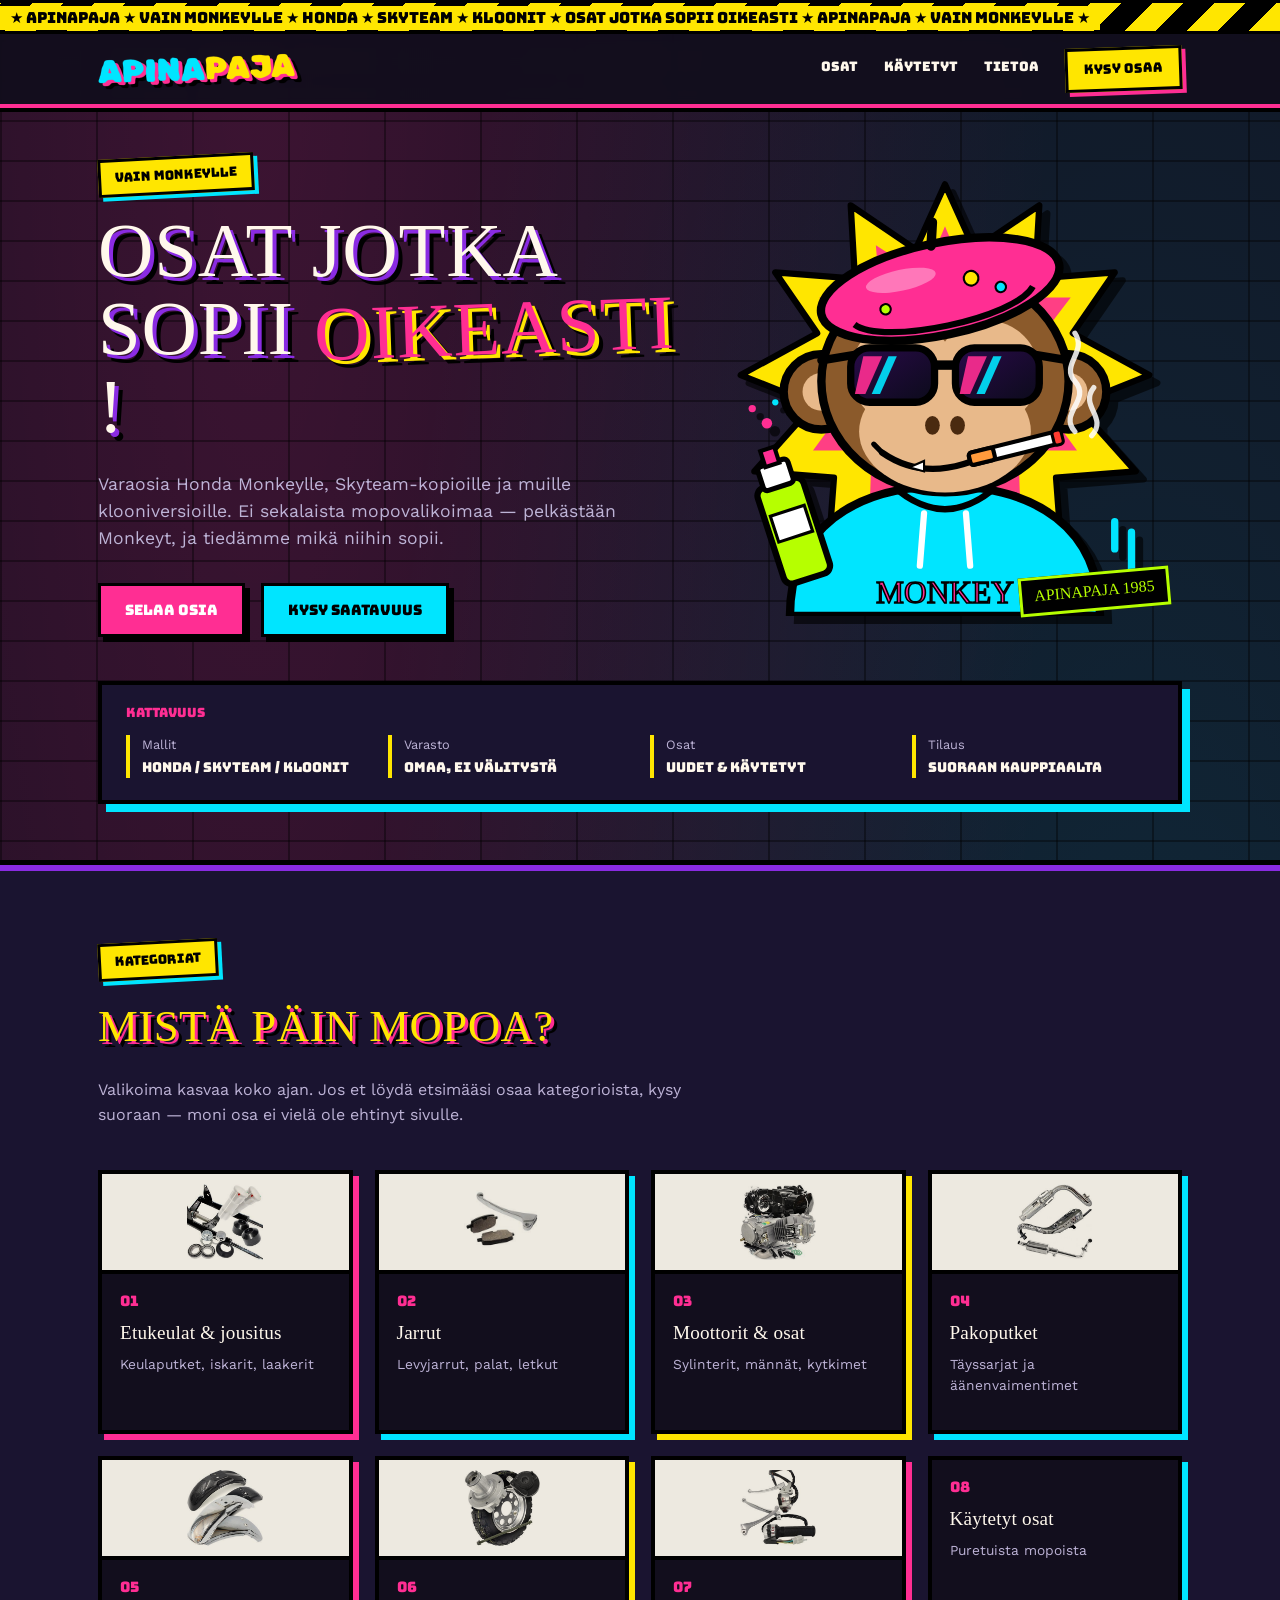
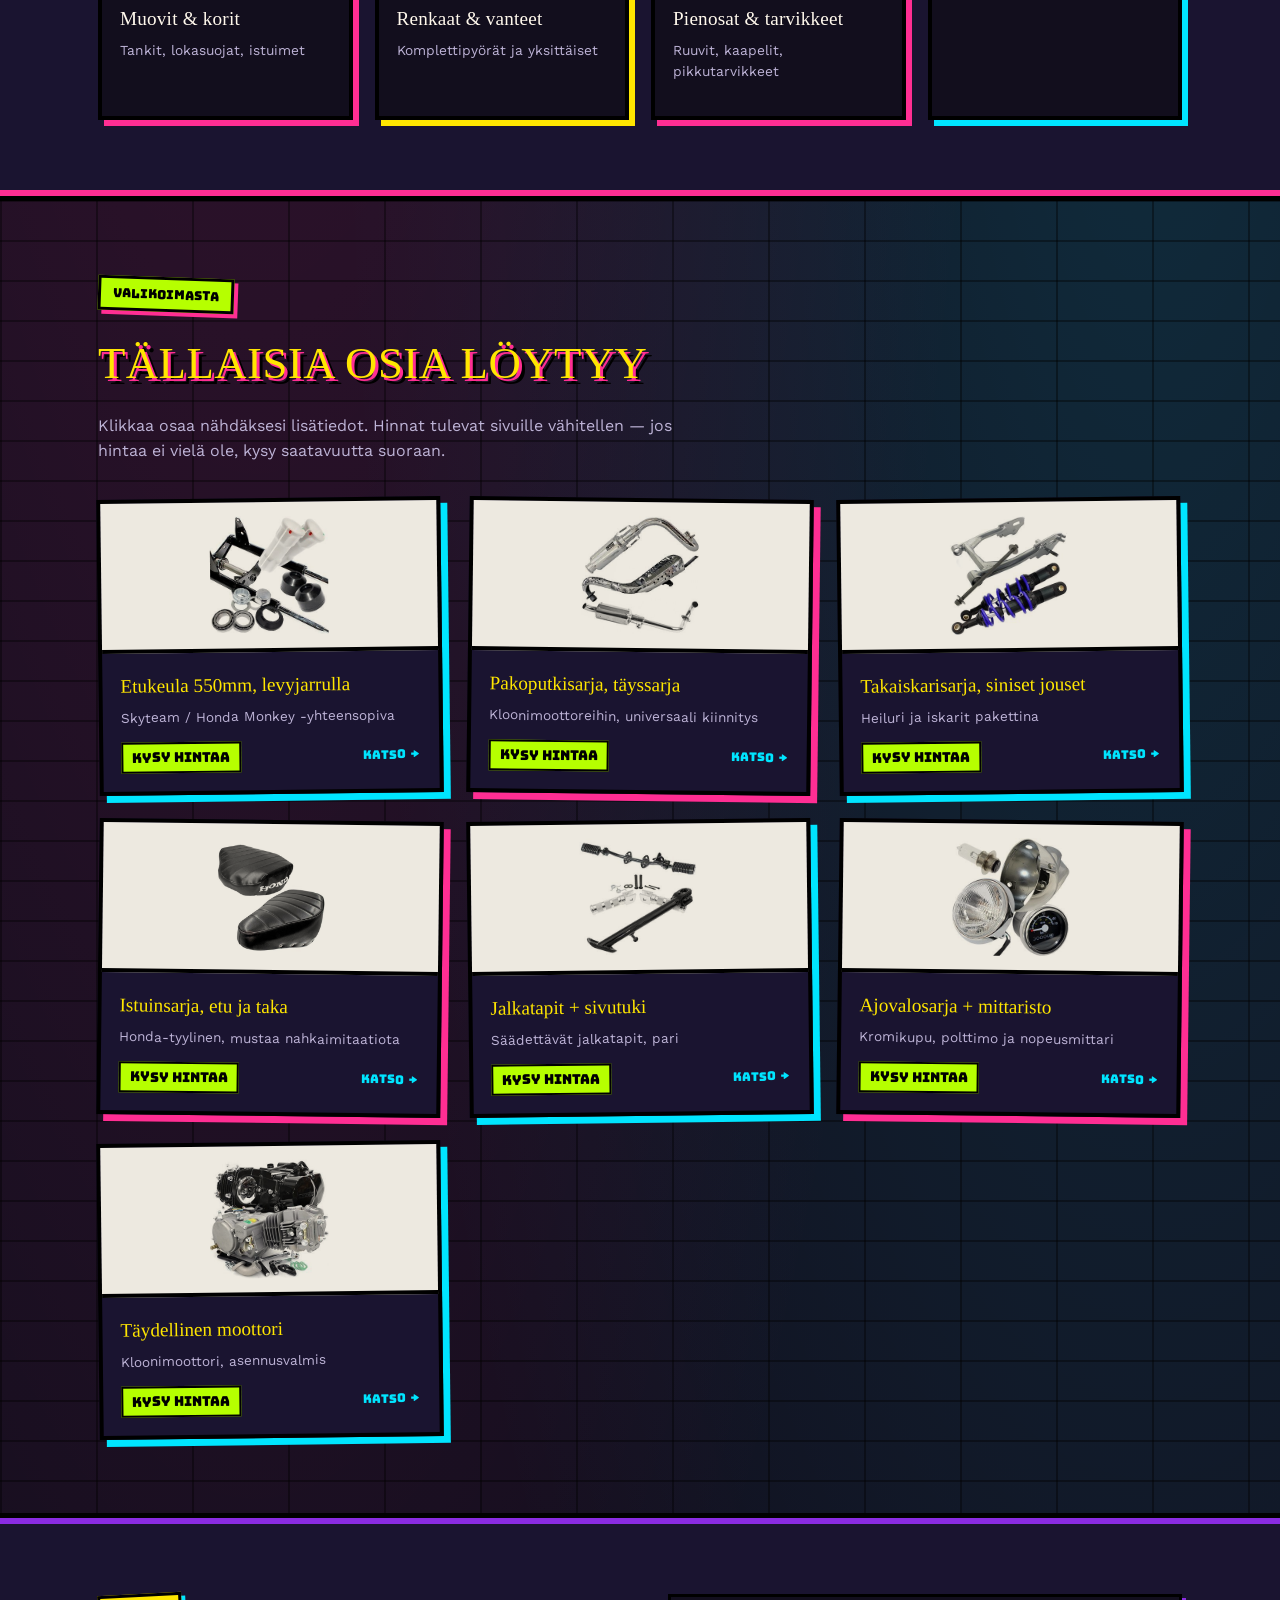
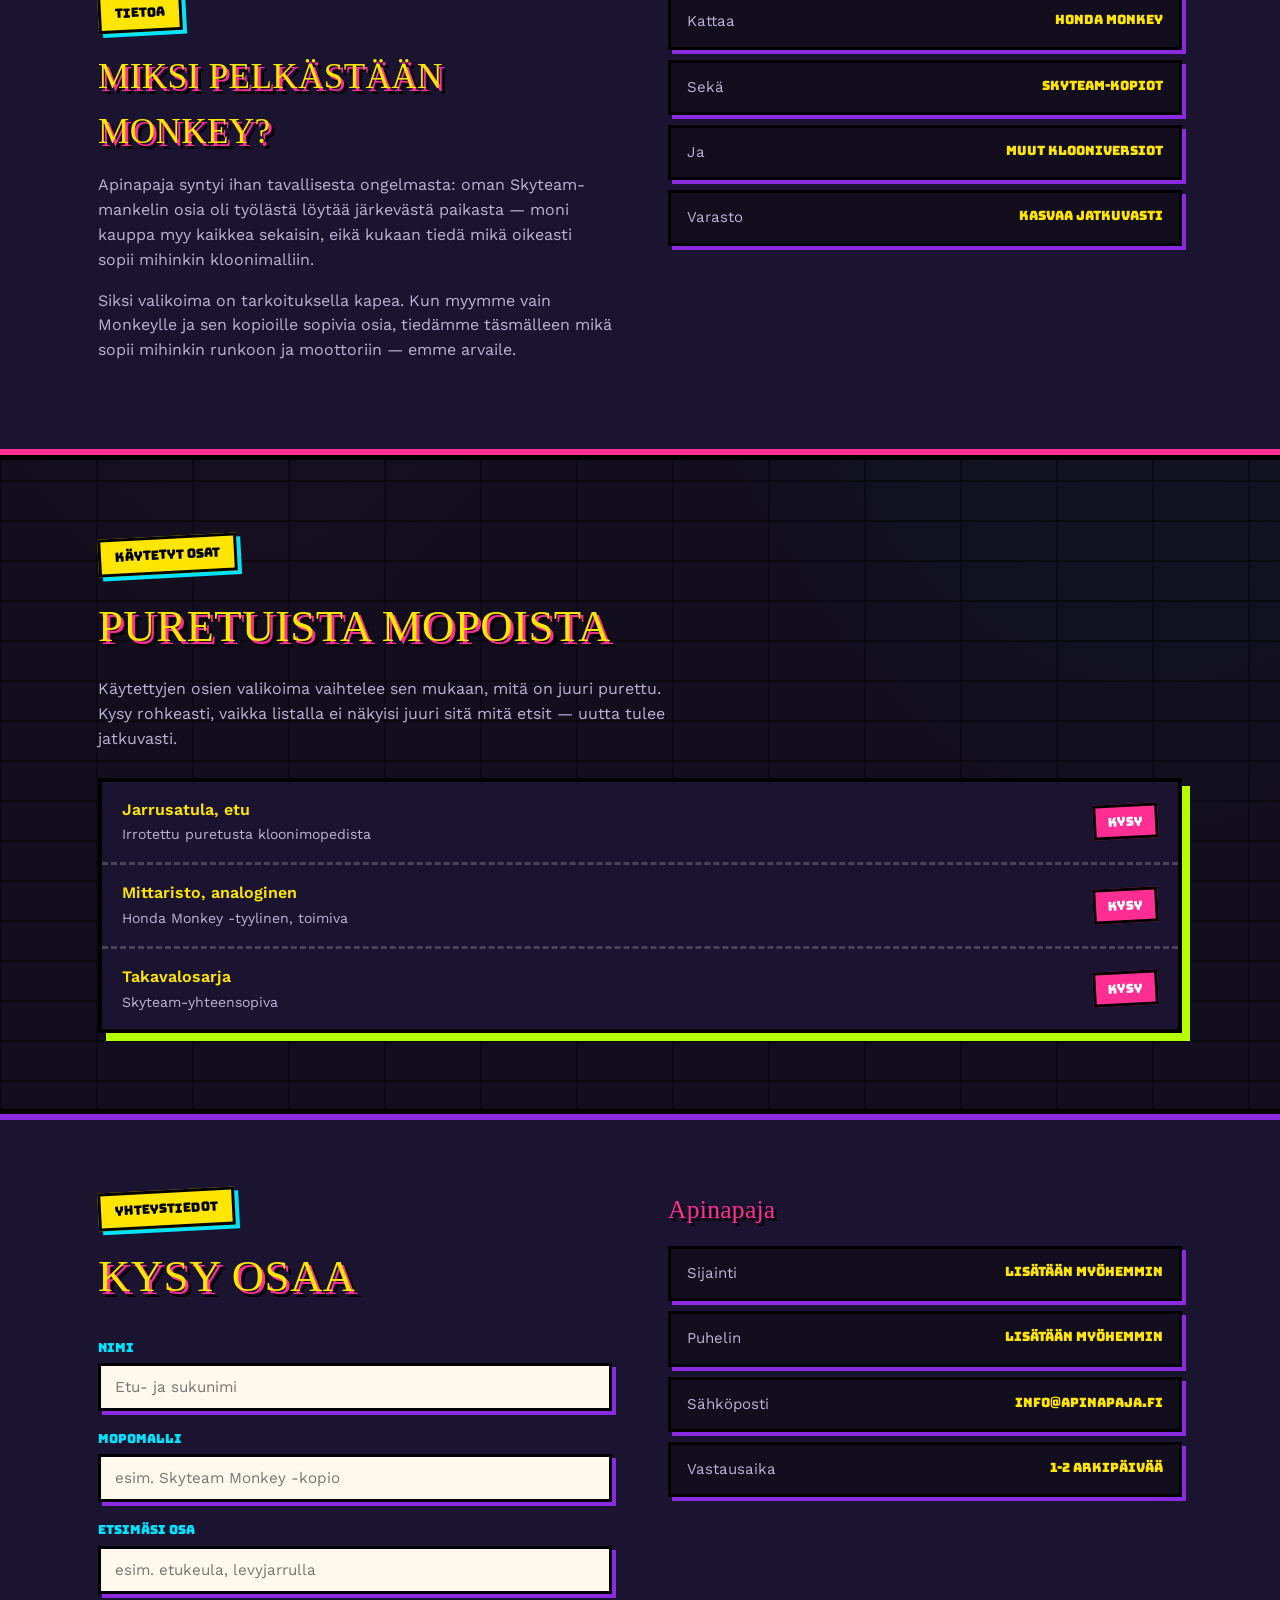
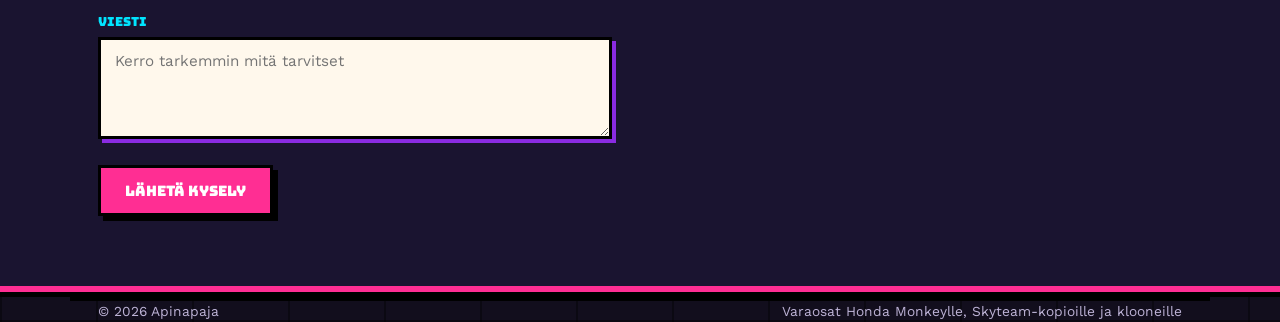
==== commit 0cc044e5: "Lisää tuotteiden alasivut ja korjaa kuvien järjestys - Siirrä kuvat kuvat/-kansioon oikeilla nimillä" ====
--- a/index.html
+++ b/index.html
@@ -7,321 +7,7 @@
 <link rel="preconnect" href="https://fonts.googleapis.com">
 <link rel="preconnect" href="https://fonts.gstatic.com" crossorigin>
 <link href="https://fonts.googleapis.com/css2?family=Bungee&family=Permanent+Marker&family=Rubik+Spray+Paint&family=Work+Sans:wght@400;500;600&display=swap" rel="stylesheet">
-<style>
-  :root{
-    --bg:#120e1d;
-    --surface:#1a1430;
-    --surface-2:#251c45;
-    --ink:#FFF8EC;
-    --ink-soft:#BDB3D6;
-    --line:#000;
-    --pink:#FF2E93;
-    --cyan:#00E5FF;
-    --yellow:#FFE600;
-    --lime:#B6FF00;
-    --purple:#8A2BE2;
-  }
-  *{box-sizing:border-box;}
-  html{scroll-behavior:smooth;}
-  body{
-    margin:0;
-    color:var(--ink);
-    font-family:'Work Sans', sans-serif;
-    line-height:1.55;
-    background-color:var(--bg);
-    /* tiilimuuri */
-    background-image:
-      linear-gradient(rgba(0,0,0,.38) 2px, transparent 2px),
-      linear-gradient(90deg, rgba(0,0,0,.38) 2px, transparent 2px),
-      radial-gradient(ellipse at 20% 0%, rgba(255,46,147,.18), transparent 55%),
-      radial-gradient(ellipse at 90% 30%, rgba(0,229,255,.14), transparent 50%);
-    background-size:96px 40px, 96px 40px, auto, auto;
-  }
-  h1,h2,h3{
-    font-family:'Permanent Marker', cursive;
-    font-weight:400;
-    margin:0;
-    letter-spacing:.01em;
-  }
-  a{color:inherit;}
-  .wrap{max-width:1140px; margin:0 auto; padding:0 28px;}
-
-  /* vaarateippi */
-  .tape{
-    height:34px;
-    background:repeating-linear-gradient(-45deg, var(--yellow) 0 22px, #000 22px 44px);
-    border-top:3px solid #000;
-    border-bottom:3px solid #000;
-    position:relative;
-    overflow:hidden;
-  }
-  .tape-inner{
-    position:absolute; top:3px; left:0;
-    white-space:nowrap;
-    font-family:'Bungee', sans-serif;
-    font-size:.95rem;
-    color:#000;
-    background:var(--yellow);
-    padding:0 10px;
-    animation:run 28s linear infinite;
-  }
-  @keyframes run{from{transform:translateX(100vw);}to{transform:translateX(-100%);}}
-
-  /* NAV */
-  header{
-    position:sticky; top:0; z-index:50;
-    background:rgba(18,14,29,.95);
-    backdrop-filter:blur(6px);
-    border-bottom:4px solid var(--pink);
-    box-shadow:0 4px 0 #000;
-  }
-  nav.wrap{display:flex; align-items:center; justify-content:space-between; height:70px;}
-  .wordmark{
-    font-family:'Rubik Spray Paint', cursive;
-    font-size:2rem;
-    line-height:1;
-    color:var(--cyan);
-    text-shadow:3px 3px 0 var(--pink), 6px 6px 0 #000;
-    transform:rotate(-2deg);
-  }
-  .wordmark .hi{color:var(--yellow);}
-  .navlinks{display:flex; align-items:center; gap:26px; font-family:'Bungee', sans-serif; font-size:.82rem;}
-  .navlinks a{
-    text-decoration:none; color:var(--ink);
-    padding:4px 0; border-bottom:3px solid transparent;
-    transition:color .15s, border-color .15s;
-  }
-  .navlinks a:hover,.navlinks a:focus-visible{color:var(--cyan); border-bottom-color:var(--pink);}
-  .navlinks a.cta{
-    color:#000; background:var(--yellow);
-    padding:9px 16px; border:3px solid #000;
-    box-shadow:4px 4px 0 var(--pink);
-    transform:rotate(-2deg);
-  }
-  .navlinks a.cta:hover{background:var(--lime); color:#000;}
-  @media (max-width:780px){.navlinks a:not(.cta){display:none;}}
-
-  /* HERO */
-  .hero{padding:48px 0 56px; position:relative; overflow:hidden;}
-  .hero-grid{
-    display:grid;
-    grid-template-columns:1.1fr .9fr;
-    gap:32px;
-    align-items:center;
-  }
-  .plate{
-    display:inline-block;
-    background:var(--yellow);
-    color:#000;
-    font-family:'Bungee', sans-serif;
-    font-size:.8rem;
-    padding:6px 14px;
-    border:3px solid #000;
-    box-shadow:4px 4px 0 var(--cyan);
-    transform:rotate(-3deg);
-    margin-bottom:18px;
-  }
-  .hero h1{
-    font-size:clamp(2.6rem, 6.4vw, 4.8rem);
-    line-height:1.02;
-    text-transform:uppercase;
-    text-shadow:4px 4px 0 var(--purple), 8px 8px 0 #000;
-  }
-  .hero h1 .accent{
-    color:var(--pink);
-    text-shadow:4px 4px 0 var(--yellow), 8px 8px 0 #000;
-    display:inline-block;
-    transform:rotate(-2deg);
-  }
-  .hero p.lede{margin-top:24px; font-size:1.1rem; color:var(--ink-soft); max-width:48ch;}
-  .hero-ctas{margin-top:30px; display:flex; gap:16px; flex-wrap:wrap;}
-  .btn{
-    display:inline-block;
-    padding:13px 24px;
-    font-family:'Bungee', sans-serif;
-    font-size:.9rem;
-    text-decoration:none;
-    border:3px solid #000;
-    cursor:pointer;
-    transition:transform .1s, box-shadow .1s;
-  }
-  .btn-primary{background:var(--pink); color:#fff; box-shadow:5px 5px 0 #000;}
-  .btn-primary:hover{background:var(--lime); color:#000; transform:translate(-2px,-2px); box-shadow:7px 7px 0 #000;}
-  .btn-outline{background:var(--cyan); color:#000; box-shadow:5px 5px 0 #000;}
-  .btn-outline:hover{background:var(--yellow); transform:translate(-2px,-2px); box-shadow:7px 7px 0 #000;}
-
-  /* apina */
-  .monkey-wrap{position:relative; max-width:440px; margin:0 auto; width:100%;}
-  .monkey{width:100%; height:auto; display:block; filter:drop-shadow(8px 8px 0 rgba(0,0,0,.6)); animation:bob 3.2s ease-in-out infinite;}
-  @keyframes bob{0%,100%{transform:translateY(0) rotate(-1deg);}50%{transform:translateY(-8px) rotate(1deg);}}
-  .smoke{animation:smoke 3s ease-in-out infinite; transform-origin:center bottom;}
-  @keyframes smoke{0%{opacity:.2; transform:translateY(8px);}50%{opacity:.8;}100%{opacity:0; transform:translateY(-18px);}}
-  .monkey-tag{
-    position:absolute; bottom:6px; right:-4px;
-    font-family:'Permanent Marker', cursive;
-    background:#000; color:var(--lime);
-    padding:4px 12px; transform:rotate(-5deg);
-    border:3px solid var(--lime);
-    font-size:1rem;
-  }
-
-  .hero-panel{
-    margin-top:44px;
-    background:var(--surface);
-    border:4px solid #000;
-    box-shadow:8px 8px 0 var(--cyan);
-    padding:18px 24px 22px;
-  }
-  .hero-panel .label{font-family:'Bungee', sans-serif; font-size:.8rem; color:var(--pink);}
-  .hero-panel ul{list-style:none; margin:12px 0 0; padding:0; display:grid; grid-template-columns:repeat(4,1fr); gap:20px;}
-  .hero-panel li{display:flex; flex-direction:column; gap:2px; border-left:4px solid var(--yellow); padding-left:12px;}
-  .hero-panel li span:first-child{color:var(--ink-soft); font-size:.8rem;}
-  .hero-panel li span:last-child{font-family:'Bungee', sans-serif; font-size:.85rem; color:var(--ink);}
-  @media (max-width:900px){
-    .hero-grid{grid-template-columns:1fr;}
-    .monkey-wrap{max-width:340px; order:-1;}
-    .hero-panel ul{grid-template-columns:repeat(2,1fr);}
-  }
-
-  /* SECTIONS */
-  section{padding:76px 0;}
-  section.surface{
-    background:var(--surface);
-    border-top:5px solid #000;
-    border-bottom:5px solid #000;
-    box-shadow:inset 0 6px 0 var(--purple), inset 0 -6px 0 var(--pink);
-  }
-  .section-head{max-width:60ch; margin-bottom:42px;}
-  .section-head .plate{margin-bottom:14px;}
-  .section-head h2{
-    font-size:clamp(1.9rem,4vw,2.8rem);
-    text-transform:uppercase;
-    color:var(--yellow);
-    text-shadow:3px 3px 0 var(--pink), 6px 6px 0 #000;
-  }
-  .section-head p{margin-top:16px; color:var(--ink-soft);}
-
-  /* KATEGORIAT */
-  .cat-grid{display:grid; grid-template-columns:repeat(4,1fr); gap:22px;}
-  .cat-card{
-    background:var(--bg);
-    border:4px solid #000;
-    box-shadow:6px 6px 0 var(--pink);
-    text-decoration:none; color:var(--ink);
-    display:block;
-    transition:transform .12s, box-shadow .12s;
-  }
-  .cat-card:nth-child(even){box-shadow:6px 6px 0 var(--cyan);}
-  .cat-card:nth-child(3n){box-shadow:6px 6px 0 var(--yellow);}
-  .cat-card:hover{transform:translate(-3px,-3px) rotate(-1deg); box-shadow:10px 10px 0 var(--lime);}
-  .cat-thumb{
-    background:#EDE9E0; height:100px;
-    display:flex; align-items:center; justify-content:center;
-    padding:10px; border-bottom:4px solid #000;
-  }
-  .cat-thumb img{max-width:100%; max-height:100%; object-fit:contain; mix-blend-mode:multiply;}
-  .cat-card .body{padding:16px 18px 20px;}
-  .cat-card .num{font-family:'Bungee', sans-serif; color:var(--pink); font-size:.9rem;}
-  .cat-card h3{font-size:1.2rem; margin-top:6px; color:var(--ink);}
-  .cat-card p{margin-top:6px; font-size:.86rem; color:var(--ink-soft);}
-  @media (max-width:900px){.cat-grid{grid-template-columns:repeat(2,1fr);}}
-  @media (max-width:560px){.cat-grid{grid-template-columns:1fr;}}
-
-  /* TUOTTEET */
-  .badge{
-    display:inline-block;
-    background:var(--lime); color:#000;
-    font-family:'Bungee', sans-serif; font-size:.78rem;
-    padding:5px 12px; border:3px solid #000;
-    box-shadow:4px 4px 0 var(--pink);
-    transform:rotate(2deg);
-    margin-bottom:16px;
-  }
-  .product-grid{display:grid; grid-template-columns:repeat(3,1fr); gap:26px;}
-  .product-card{
-    background:var(--surface);
-    border:4px solid #000;
-    box-shadow:7px 7px 0 var(--cyan);
-    transition:transform .12s;
-  }
-  .product-card:nth-child(odd){transform:rotate(-.7deg);}
-  .product-card:nth-child(even){transform:rotate(.7deg); box-shadow:7px 7px 0 var(--pink);}
-  .product-card:hover{transform:rotate(0) translateY(-4px);}
-  .product-thumb{
-    height:150px; background:#EDE9E0;
-    display:flex; align-items:center; justify-content:center;
-    padding:14px; border-bottom:4px solid #000;
-  }
-  .product-thumb img{max-width:100%; max-height:100%; object-fit:contain; mix-blend-mode:multiply;}
-  .product-body{padding:18px;}
-  .product-body h4{font-family:'Permanent Marker', cursive; font-weight:400; font-size:1.2rem; margin:0; color:var(--yellow);}
-  .product-meta{margin-top:6px; font-size:.85rem; color:var(--ink-soft);}
-  .product-price{margin-top:14px; display:flex; justify-content:space-between; align-items:center;}
-  .product-price .price{font-family:'Bungee', sans-serif; font-size:.85rem; color:#000; background:var(--lime); padding:3px 9px; border:2px solid #000;}
-  .mini-link{font-family:'Bungee', sans-serif; font-size:.75rem; color:var(--cyan); text-decoration:none;}
-  .mini-link:hover{color:var(--pink);}
-  @media (max-width:900px){.product-grid{grid-template-columns:repeat(2,1fr);}}
-  @media (max-width:560px){.product-grid{grid-template-columns:1fr;}}
-
-  /* TIETOA */
-  .about-grid{display:grid; grid-template-columns:1fr 1fr; gap:56px; align-items:start;}
-  .about-grid p{color:var(--ink-soft); margin-top:14px;}
-  .fact-list{list-style:none; padding:0; margin:0;}
-  .fact-list li{
-    display:flex; justify-content:space-between; gap:16px;
-    padding:13px 16px; margin-bottom:10px;
-    background:var(--bg);
-    border:3px solid #000;
-    box-shadow:4px 4px 0 var(--purple);
-    font-size:.94rem;
-  }
-  .fact-list li span:first-child{color:var(--ink-soft);}
-  .fact-list li span:last-child{font-family:'Bungee', sans-serif; font-size:.8rem; color:var(--yellow); text-align:right;}
-  @media (max-width:780px){.about-grid{grid-template-columns:1fr;}}
-
-  /* KÄYTETYT */
-  .used-list{border:4px solid #000; background:var(--surface); box-shadow:8px 8px 0 var(--lime);}
-  .used-row{display:flex; justify-content:space-between; gap:20px; padding:16px 20px; border-bottom:3px dashed rgba(255,255,255,.2);}
-  .used-row:last-child{border-bottom:none;}
-  .used-row .name{font-weight:600; color:var(--yellow);}
-  .used-row .meta{color:var(--ink-soft); font-size:.88rem; margin-top:2px;}
-  .used-row .status{
-    white-space:nowrap; align-self:center;
-    font-family:'Bungee', sans-serif; font-size:.78rem;
-    background:var(--pink); color:#fff;
-    padding:5px 12px; border:3px solid #000; transform:rotate(-3deg);
-  }
-
-  /* YHTEYS */
-  .contact-grid{display:grid; grid-template-columns:1fr 1fr; gap:56px;}
-  .field{margin-bottom:18px;}
-  .field label{display:block; font-family:'Bungee', sans-serif; font-size:.78rem; margin-bottom:6px; color:var(--cyan);}
-  .field input,.field select,.field textarea{
-    width:100%; padding:12px 14px;
-    border:3px solid #000; border-radius:0;
-    font-family:'Work Sans', sans-serif; font-size:.95rem;
-    background:var(--ink); color:#000;
-    box-shadow:4px 4px 0 var(--purple);
-  }
-  .field input:focus,.field select:focus,.field textarea:focus{
-    outline:3px solid var(--yellow); outline-offset:2px;
-  }
-  .contact-info h3{font-size:1.6rem; color:var(--pink); text-shadow:3px 3px 0 #000; margin-bottom:16px;}
-
-  footer{
-    padding:34px 0;
-    border-top:4px solid #000;
-    color:var(--ink-soft); font-size:.86rem;
-    display:flex; justify-content:space-between; flex-wrap:wrap; gap:10px;
-  }
-
-  @media (max-width:780px){.contact-grid{grid-template-columns:1fr; gap:36px;}}
-  @media (prefers-reduced-motion: reduce){
-    html{scroll-behavior:auto;}
-    .monkey,.smoke,.tape-inner{animation:none;}
-    .tape-inner{position:static;}
-  }
-</style>
+<link rel="stylesheet" href="tyyli.css">
 </head>
 <body>
 
@@ -473,31 +159,31 @@
     </div>
     <div class="cat-grid">
       <a class="cat-card" href="#yhteys">
-        <div class="cat-thumb"><img src="etuhaarukka-ohjaustanko.jpg" alt="Etuhaarukka ja ohjaustangon osat"></div>
+        <div class="cat-thumb"><img src="kuvat/etukeula-osat.jpg" alt="Etuhaarukka ja ohjaustangon osat"></div>
         <div class="body"><div class="num">01</div><h3>Etukeulat &amp; jousitus</h3><p>Keulaputket, iskarit, laakerit</p></div>
       </a>
       <a class="cat-card" href="#yhteys">
-        <div class="cat-thumb"><img src="jarrukahva-palat.jpg" alt="Jarrukahva ja jarrupalat"></div>
+        <div class="cat-thumb"><img src="kuvat/jarrukahva-palat.jpg" alt="Jarrukahva ja jarrupalat"></div>
         <div class="body"><div class="num">02</div><h3>Jarrut</h3><p>Levyjarrut, palat, letkut</p></div>
       </a>
       <a class="cat-card" href="#yhteys">
-        <div class="cat-thumb"><img src="moottori.jpg" alt="Moottori"></div>
+        <div class="cat-thumb"><img src="kuvat/moottori.jpg" alt="Moottori"></div>
         <div class="body"><div class="num">03</div><h3>Moottorit &amp; osat</h3><p>Sylinterit, männät, kytkimet</p></div>
       </a>
       <a class="cat-card" href="#yhteys">
-        <div class="cat-thumb"><img src="pakoputket.jpg" alt="Pakoputkisarja"></div>
+        <div class="cat-thumb"><img src="kuvat/pakoputket.jpg" alt="Pakoputkisarja"></div>
         <div class="body"><div class="num">04</div><h3>Pakoputket</h3><p>Täyssarjat ja äänenvaimentimet</p></div>
       </a>
       <a class="cat-card" href="#yhteys">
-        <div class="cat-thumb"><img src="lokasuojat.jpg" alt="Lokasuojat"></div>
+        <div class="cat-thumb"><img src="kuvat/lokasuojat.jpg" alt="Lokasuojat"></div>
         <div class="body"><div class="num">05</div><h3>Muovit &amp; korit</h3><p>Tankit, lokasuojat, istuimet</p></div>
       </a>
       <a class="cat-card" href="#yhteys">
-        <div class="cat-thumb"><img src="rengas-napa.jpg" alt="Rengas ja napa"></div>
+        <div class="cat-thumb"><img src="kuvat/etunapa-pyora.jpg" alt="Rengas ja napa"></div>
         <div class="body"><div class="num">06</div><h3>Renkaat &amp; vanteet</h3><p>Komplettipyörät ja yksittäiset</p></div>
       </a>
       <a class="cat-card" href="#yhteys">
-        <div class="cat-thumb"><img src="kahvat-kytkimet.jpg" alt="Kahvat ja kytkimet"></div>
+        <div class="cat-thumb"><img src="kuvat/kahvat-kytkimet.jpg" alt="Kahvat ja kytkimet"></div>
         <div class="body"><div class="num">07</div><h3>Pienosat &amp; tarvikkeet</h3><p>Ruuvit, kaapelit, pikkutarvikkeet</p></div>
       </a>
       <a class="cat-card" href="#kaytetyt">
@@ -507,71 +193,14 @@
   </div>
 </section>
 
-<section>
+<section id="tuotteet">
   <div class="wrap">
     <span class="badge">Valikoimasta</span>
     <div class="section-head" style="margin-bottom:34px;">
       <h2>Tällaisia osia löytyy</h2>
-      <p>Hinnat ja tarkat varastosaldot tulevat vielä — kysy toistaiseksi saatavuutta suoraan.</p>
-    </div>
-    <div class="product-grid">
-      <div class="product-card">
-        <div class="product-thumb"><img src="keula-levyjarru.jpg" alt="Etukeula 550mm levyjarrulla"></div>
-        <div class="product-body">
-          <h4>Etukeula 550mm, levyjarrulla</h4>
-          <div class="product-meta">Skyteam / Honda Monkey -yhteensopiva</div>
-          <div class="product-price"><span class="price">Kysy hintaa</span><a class="mini-link" href="#yhteys">Kysy &rarr;</a></div>
-        </div>
-      </div>
-      <div class="product-card">
-        <div class="product-thumb"><img src="pakoputket.jpg" alt="Pakoputkisarja"></div>
-        <div class="product-body">
-          <h4>Pakoputkisarja, täyssarja</h4>
-          <div class="product-meta">Kloonimoottoreihin, universaali kiinnitys</div>
-          <div class="product-price"><span class="price">Kysy hintaa</span><a class="mini-link" href="#yhteys">Kysy &rarr;</a></div>
-        </div>
-      </div>
-      <div class="product-card">
-        <div class="product-thumb"><img src="iskarit-haarukka.jpg" alt="Takaiskarit ja heiluri"></div>
-        <div class="product-body">
-          <h4>Takaiskarisarja, siniset jouset</h4>
-          <div class="product-meta">Heiluri ja iskarit pakettina</div>
-          <div class="product-price"><span class="price">Kysy hintaa</span><a class="mini-link" href="#yhteys">Kysy &rarr;</a></div>
-        </div>
-      </div>
-      <div class="product-card">
-        <div class="product-thumb"><img src="istuinsarja.jpg" alt="Istuinsarja"></div>
-        <div class="product-body">
-          <h4>Istuinsarja, etu ja taka</h4>
-          <div class="product-meta">Honda-tyylinen, mustaa nahkaimitaatiota</div>
-          <div class="product-price"><span class="price">Kysy hintaa</span><a class="mini-link" href="#yhteys">Kysy &rarr;</a></div>
-        </div>
-      </div>
-      <div class="product-card">
-        <div class="product-thumb"><img src="jalkatapit-sivutuki.jpg" alt="Jalkatapit ja sivutuki"></div>
-        <div class="product-body">
-          <h4>Jalkatapit + sivutuki</h4>
-          <div class="product-meta">Säädettävät jalkatapit, pari</div>
-          <div class="product-price"><span class="price">Kysy hintaa</span><a class="mini-link" href="#yhteys">Kysy &rarr;</a></div>
-        </div>
-      </div>
-      <div class="product-card">
-        <div class="product-thumb"><img src="valot-mittaristo.jpg" alt="Ajovalo ja mittaristo"></div>
-        <div class="product-body">
-          <h4>Ajovalosarja + mittaristo</h4>
-          <div class="product-meta">Kromikupu, polttimo ja nopeusmittari</div>
-          <div class="product-price"><span class="price">Kysy hintaa</span><a class="mini-link" href="#yhteys">Kysy &rarr;</a></div>
-        </div>
-      </div>
-      <div class="product-card">
-        <div class="product-thumb"><img src="moottori.jpg" alt="Täydellinen moottori"></div>
-        <div class="product-body">
-          <h4>Täydellinen moottori</h4>
-          <div class="product-meta">Kloonimoottori, asennusvalmis</div>
-          <div class="product-price"><span class="price">Kysy hintaa</span><a class="mini-link" href="#yhteys">Kysy &rarr;</a></div>
-        </div>
-      </div>
-    </div>
+      <p>Klikkaa osaa nähdäksesi lisätiedot. Hinnat tulevat sivuille vähitellen — jos hintaa ei vielä ole, kysy saatavuutta suoraan.</p>
+    </div>
+    <div class="product-grid" id="tuotegrid"></div>
   </div>
 </section>
 
@@ -660,5 +289,58 @@
   <span>Varaosat Honda Monkeylle, Skyteam-kopioille ja klooneille</span>
 </footer>
 
+<script src="tuotteet.js"></script>
+<script>
+  // Tuotekortit generoidaan tuotteet.js-tiedostosta
+  (function(){
+    var grid = document.getElementById('tuotegrid');
+    TUOTTEET.forEach(function(t){
+      var a = document.createElement('a');
+      a.className = 'product-card';
+      a.href = 'tuote.html?id=' + encodeURIComponent(t.id);
+
+      var thumb = document.createElement('div');
+      thumb.className = 'product-thumb';
+      if (t.kuvat && t.kuvat.length) {
+        var img = document.createElement('img');
+        img.src = t.kuvat[0];
+        img.alt = t.nimi;
+        thumb.appendChild(img);
+      }
+      a.appendChild(thumb);
+
+      var body = document.createElement('div');
+      body.className = 'product-body';
+      var h = document.createElement('h4');
+      h.textContent = t.nimi;
+      var meta = document.createElement('div');
+      meta.className = 'product-meta';
+      meta.textContent = t.lyhyt || '';
+      var row = document.createElement('div');
+      row.className = 'product-price';
+      var price = document.createElement('span');
+      price.className = 'price';
+      price.textContent = t.hinta ? t.hinta : 'Kysy hintaa';
+      var more = document.createElement('span');
+      more.className = 'mini-link';
+      more.innerHTML = 'Katso &rarr;';
+      row.appendChild(price);
+      row.appendChild(more);
+      body.appendChild(h);
+      body.appendChild(meta);
+      body.appendChild(row);
+      a.appendChild(body);
+      grid.appendChild(a);
+    });
+  })();
+
+  // Jos tullaan tuotesivulta, täytetään "Etsimäsi osa" -kenttä valmiiksi
+  (function(){
+    var osa = new URLSearchParams(location.search).get('osa');
+    var kentta = document.getElementById('osa');
+    if (osa && kentta) kentta.value = osa;
+  })();
+</script>
+
 </body>
 </html>
--- a/tyyli.css
+++ b/tyyli.css
@@ -0,0 +1,353 @@
+  :root{
+    --bg:#120e1d;
+    --surface:#1a1430;
+    --surface-2:#251c45;
+    --ink:#FFF8EC;
+    --ink-soft:#BDB3D6;
+    --line:#000;
+    --pink:#FF2E93;
+    --cyan:#00E5FF;
+    --yellow:#FFE600;
+    --lime:#B6FF00;
+    --purple:#8A2BE2;
+  }
+  *{box-sizing:border-box;}
+  html{scroll-behavior:smooth;}
+  body{
+    margin:0;
+    color:var(--ink);
+    font-family:'Work Sans', sans-serif;
+    line-height:1.55;
+    background-color:var(--bg);
+    /* tiilimuuri */
+    background-image:
+      linear-gradient(rgba(0,0,0,.38) 2px, transparent 2px),
+      linear-gradient(90deg, rgba(0,0,0,.38) 2px, transparent 2px),
+      radial-gradient(ellipse at 20% 0%, rgba(255,46,147,.18), transparent 55%),
+      radial-gradient(ellipse at 90% 30%, rgba(0,229,255,.14), transparent 50%);
+    background-size:96px 40px, 96px 40px, auto, auto;
+  }
+  h1,h2,h3{
+    font-family:'Permanent Marker', cursive;
+    font-weight:400;
+    margin:0;
+    letter-spacing:.01em;
+  }
+  a{color:inherit;}
+  .wrap{max-width:1140px; margin:0 auto; padding:0 28px;}
+
+  /* vaarateippi */
+  .tape{
+    height:34px;
+    background:repeating-linear-gradient(-45deg, var(--yellow) 0 22px, #000 22px 44px);
+    border-top:3px solid #000;
+    border-bottom:3px solid #000;
+    position:relative;
+    overflow:hidden;
+  }
+  .tape-inner{
+    position:absolute; top:3px; left:0;
+    white-space:nowrap;
+    font-family:'Bungee', sans-serif;
+    font-size:.95rem;
+    color:#000;
+    background:var(--yellow);
+    padding:0 10px;
+    animation:run 28s linear infinite;
+  }
+  @keyframes run{from{transform:translateX(100vw);}to{transform:translateX(-100%);}}
+
+  /* NAV */
+  header{
+    position:sticky; top:0; z-index:50;
+    background:rgba(18,14,29,.95);
+    backdrop-filter:blur(6px);
+    border-bottom:4px solid var(--pink);
+    box-shadow:0 4px 0 #000;
+  }
+  nav.wrap{display:flex; align-items:center; justify-content:space-between; height:70px;}
+  .wordmark{
+    font-family:'Rubik Spray Paint', cursive;
+    font-size:2rem;
+    line-height:1;
+    color:var(--cyan);
+    text-shadow:3px 3px 0 var(--pink), 6px 6px 0 #000;
+    transform:rotate(-2deg);
+  }
+  .wordmark .hi{color:var(--yellow);}
+  .navlinks{display:flex; align-items:center; gap:26px; font-family:'Bungee', sans-serif; font-size:.82rem;}
+  .navlinks a{
+    text-decoration:none; color:var(--ink);
+    padding:4px 0; border-bottom:3px solid transparent;
+    transition:color .15s, border-color .15s;
+  }
+  .navlinks a:hover,.navlinks a:focus-visible{color:var(--cyan); border-bottom-color:var(--pink);}
+  .navlinks a.cta{
+    color:#000; background:var(--yellow);
+    padding:9px 16px; border:3px solid #000;
+    box-shadow:4px 4px 0 var(--pink);
+    transform:rotate(-2deg);
+  }
+  .navlinks a.cta:hover{background:var(--lime); color:#000;}
+  @media (max-width:780px){.navlinks a:not(.cta){display:none;}}
+
+  /* HERO */
+  .hero{padding:48px 0 56px; position:relative; overflow:hidden;}
+  .hero-grid{
+    display:grid;
+    grid-template-columns:1.1fr .9fr;
+    gap:32px;
+    align-items:center;
+  }
+  .plate{
+    display:inline-block;
+    background:var(--yellow);
+    color:#000;
+    font-family:'Bungee', sans-serif;
+    font-size:.8rem;
+    padding:6px 14px;
+    border:3px solid #000;
+    box-shadow:4px 4px 0 var(--cyan);
+    transform:rotate(-3deg);
+    margin-bottom:18px;
+  }
+  .hero h1{
+    font-size:clamp(2.6rem, 6.4vw, 4.8rem);
+    line-height:1.02;
+    text-transform:uppercase;
+    text-shadow:4px 4px 0 var(--purple), 8px 8px 0 #000;
+  }
+  .hero h1 .accent{
+    color:var(--pink);
+    text-shadow:4px 4px 0 var(--yellow), 8px 8px 0 #000;
+    display:inline-block;
+    transform:rotate(-2deg);
+  }
+  .hero p.lede{margin-top:24px; font-size:1.1rem; color:var(--ink-soft); max-width:48ch;}
+  .hero-ctas{margin-top:30px; display:flex; gap:16px; flex-wrap:wrap;}
+  .btn{
+    display:inline-block;
+    padding:13px 24px;
+    font-family:'Bungee', sans-serif;
+    font-size:.9rem;
+    text-decoration:none;
+    border:3px solid #000;
+    cursor:pointer;
+    transition:transform .1s, box-shadow .1s;
+  }
+  .btn-primary{background:var(--pink); color:#fff; box-shadow:5px 5px 0 #000;}
+  .btn-primary:hover{background:var(--lime); color:#000; transform:translate(-2px,-2px); box-shadow:7px 7px 0 #000;}
+  .btn-outline{background:var(--cyan); color:#000; box-shadow:5px 5px 0 #000;}
+  .btn-outline:hover{background:var(--yellow); transform:translate(-2px,-2px); box-shadow:7px 7px 0 #000;}
+
+  /* apina */
+  .monkey-wrap{position:relative; max-width:440px; margin:0 auto; width:100%;}
+  .monkey{width:100%; height:auto; display:block; filter:drop-shadow(8px 8px 0 rgba(0,0,0,.6)); animation:bob 3.2s ease-in-out infinite;}
+  @keyframes bob{0%,100%{transform:translateY(0) rotate(-1deg);}50%{transform:translateY(-8px) rotate(1deg);}}
+  .smoke{animation:smoke 3s ease-in-out infinite; transform-origin:center bottom;}
+  @keyframes smoke{0%{opacity:.2; transform:translateY(8px);}50%{opacity:.8;}100%{opacity:0; transform:translateY(-18px);}}
+  .monkey-tag{
+    position:absolute; bottom:6px; right:-4px;
+    font-family:'Permanent Marker', cursive;
+    background:#000; color:var(--lime);
+    padding:4px 12px; transform:rotate(-5deg);
+    border:3px solid var(--lime);
+    font-size:1rem;
+  }
+
+  .hero-panel{
+    margin-top:44px;
+    background:var(--surface);
+    border:4px solid #000;
+    box-shadow:8px 8px 0 var(--cyan);
+    padding:18px 24px 22px;
+  }
+  .hero-panel .label{font-family:'Bungee', sans-serif; font-size:.8rem; color:var(--pink);}
+  .hero-panel ul{list-style:none; margin:12px 0 0; padding:0; display:grid; grid-template-columns:repeat(4,1fr); gap:20px;}
+  .hero-panel li{display:flex; flex-direction:column; gap:2px; border-left:4px solid var(--yellow); padding-left:12px;}
+  .hero-panel li span:first-child{color:var(--ink-soft); font-size:.8rem;}
+  .hero-panel li span:last-child{font-family:'Bungee', sans-serif; font-size:.85rem; color:var(--ink);}
+  @media (max-width:900px){
+    .hero-grid{grid-template-columns:1fr;}
+    .monkey-wrap{max-width:340px; order:-1;}
+    .hero-panel ul{grid-template-columns:repeat(2,1fr);}
+  }
+
+  /* SECTIONS */
+  section{padding:76px 0;}
+  section.surface{
+    background:var(--surface);
+    border-top:5px solid #000;
+    border-bottom:5px solid #000;
+    box-shadow:inset 0 6px 0 var(--purple), inset 0 -6px 0 var(--pink);
+  }
+  .section-head{max-width:60ch; margin-bottom:42px;}
+  .section-head .plate{margin-bottom:14px;}
+  .section-head h2{
+    font-size:clamp(1.9rem,4vw,2.8rem);
+    text-transform:uppercase;
+    color:var(--yellow);
+    text-shadow:3px 3px 0 var(--pink), 6px 6px 0 #000;
+  }
+  .section-head p{margin-top:16px; color:var(--ink-soft);}
+
+  /* KATEGORIAT */
+  .cat-grid{display:grid; grid-template-columns:repeat(4,1fr); gap:22px;}
+  .cat-card{
+    background:var(--bg);
+    border:4px solid #000;
+    box-shadow:6px 6px 0 var(--pink);
+    text-decoration:none; color:var(--ink);
+    display:block;
+    transition:transform .12s, box-shadow .12s;
+  }
+  .cat-card:nth-child(even){box-shadow:6px 6px 0 var(--cyan);}
+  .cat-card:nth-child(3n){box-shadow:6px 6px 0 var(--yellow);}
+  .cat-card:hover{transform:translate(-3px,-3px) rotate(-1deg); box-shadow:10px 10px 0 var(--lime);}
+  .cat-thumb{
+    background:#EDE9E0; height:100px;
+    display:flex; align-items:center; justify-content:center;
+    padding:10px; border-bottom:4px solid #000;
+  }
+  .cat-thumb img{max-width:100%; max-height:100%; object-fit:contain; mix-blend-mode:multiply;}
+  .cat-card .body{padding:16px 18px 20px;}
+  .cat-card .num{font-family:'Bungee', sans-serif; color:var(--pink); font-size:.9rem;}
+  .cat-card h3{font-size:1.2rem; margin-top:6px; color:var(--ink);}
+  .cat-card p{margin-top:6px; font-size:.86rem; color:var(--ink-soft);}
+  @media (max-width:900px){.cat-grid{grid-template-columns:repeat(2,1fr);}}
+  @media (max-width:560px){.cat-grid{grid-template-columns:1fr;}}
+
+  /* TUOTTEET */
+  .badge{
+    display:inline-block;
+    background:var(--lime); color:#000;
+    font-family:'Bungee', sans-serif; font-size:.78rem;
+    padding:5px 12px; border:3px solid #000;
+    box-shadow:4px 4px 0 var(--pink);
+    transform:rotate(2deg);
+    margin-bottom:16px;
+  }
+  .product-grid{display:grid; grid-template-columns:repeat(3,1fr); gap:26px;}
+  .product-card{
+    background:var(--surface);
+    border:4px solid #000;
+    box-shadow:7px 7px 0 var(--cyan);
+    transition:transform .12s;
+  }
+  .product-card:nth-child(odd){transform:rotate(-.7deg);}
+  .product-card:nth-child(even){transform:rotate(.7deg); box-shadow:7px 7px 0 var(--pink);}
+  .product-card:hover{transform:rotate(0) translateY(-4px);}
+  .product-thumb{
+    height:150px; background:#EDE9E0;
+    display:flex; align-items:center; justify-content:center;
+    padding:14px; border-bottom:4px solid #000;
+  }
+  .product-thumb img{max-width:100%; max-height:100%; object-fit:contain; mix-blend-mode:multiply;}
+  .product-body{padding:18px;}
+  .product-body h4{font-family:'Permanent Marker', cursive; font-weight:400; font-size:1.2rem; margin:0; color:var(--yellow);}
+  .product-meta{margin-top:6px; font-size:.85rem; color:var(--ink-soft);}
+  .product-price{margin-top:14px; display:flex; justify-content:space-between; align-items:center;}
+  .product-price .price{font-family:'Bungee', sans-serif; font-size:.85rem; color:#000; background:var(--lime); padding:3px 9px; border:2px solid #000;}
+  .mini-link{font-family:'Bungee', sans-serif; font-size:.75rem; color:var(--cyan); text-decoration:none;}
+  .mini-link:hover{color:var(--pink);}
+  @media (max-width:900px){.product-grid{grid-template-columns:repeat(2,1fr);}}
+  @media (max-width:560px){.product-grid{grid-template-columns:1fr;}}
+
+  /* TIETOA */
+  .about-grid{display:grid; grid-template-columns:1fr 1fr; gap:56px; align-items:start;}
+  .about-grid p{color:var(--ink-soft); margin-top:14px;}
+  .fact-list{list-style:none; padding:0; margin:0;}
+  .fact-list li{
+    display:flex; justify-content:space-between; gap:16px;
+    padding:13px 16px; margin-bottom:10px;
+    background:var(--bg);
+    border:3px solid #000;
+    box-shadow:4px 4px 0 var(--purple);
+    font-size:.94rem;
+  }
+  .fact-list li span:first-child{color:var(--ink-soft);}
+  .fact-list li span:last-child{font-family:'Bungee', sans-serif; font-size:.8rem; color:var(--yellow); text-align:right;}
+  @media (max-width:780px){.about-grid{grid-template-columns:1fr;}}
+
+  /* KÄYTETYT */
+  .used-list{border:4px solid #000; background:var(--surface); box-shadow:8px 8px 0 var(--lime);}
+  .used-row{display:flex; justify-content:space-between; gap:20px; padding:16px 20px; border-bottom:3px dashed rgba(255,255,255,.2);}
+  .used-row:last-child{border-bottom:none;}
+  .used-row .name{font-weight:600; color:var(--yellow);}
+  .used-row .meta{color:var(--ink-soft); font-size:.88rem; margin-top:2px;}
+  .used-row .status{
+    white-space:nowrap; align-self:center;
+    font-family:'Bungee', sans-serif; font-size:.78rem;
+    background:var(--pink); color:#fff;
+    padding:5px 12px; border:3px solid #000; transform:rotate(-3deg);
+  }
+
+  /* YHTEYS */
+  .contact-grid{display:grid; grid-template-columns:1fr 1fr; gap:56px;}
+  .field{margin-bottom:18px;}
+  .field label{display:block; font-family:'Bungee', sans-serif; font-size:.78rem; margin-bottom:6px; color:var(--cyan);}
+  .field input,.field select,.field textarea{
+    width:100%; padding:12px 14px;
+    border:3px solid #000; border-radius:0;
+    font-family:'Work Sans', sans-serif; font-size:.95rem;
+    background:var(--ink); color:#000;
+    box-shadow:4px 4px 0 var(--purple);
+  }
+  .field input:focus,.field select:focus,.field textarea:focus{
+    outline:3px solid var(--yellow); outline-offset:2px;
+  }
+  .contact-info h3{font-size:1.6rem; color:var(--pink); text-shadow:3px 3px 0 #000; margin-bottom:16px;}
+
+  footer{
+    padding:34px 0;
+    border-top:4px solid #000;
+    color:var(--ink-soft); font-size:.86rem;
+    display:flex; justify-content:space-between; flex-wrap:wrap; gap:10px;
+  }
+
+  @media (max-width:780px){.contact-grid{grid-template-columns:1fr; gap:36px;}}
+  @media (prefers-reduced-motion: reduce){
+    html{scroll-behavior:auto;}
+    .monkey,.smoke,.tape-inner{animation:none;}
+    .tape-inner{position:static;}
+  }
+
+  /* ===== LISÄYKSET: ankkurit, tuotekortit linkkeinä, tuotesivu ===== */
+  [id]{scroll-margin-top:96px;}
+  a.product-card{display:block; text-decoration:none; color:inherit; cursor:pointer;}
+  .product-thumb:empty::after{content:"Kuva tulossa"; font-family:'Bungee', sans-serif; font-size:.8rem; color:#555;}
+
+  .crumbs{padding:30px 0 0; font-family:'Bungee', sans-serif; font-size:.8rem;}
+  .crumbs a{color:var(--cyan); text-decoration:none;}
+  .crumbs a:hover{color:var(--pink);}
+  .tuote{padding:0 28px 80px;}
+  .tuote-grid{display:grid; grid-template-columns:1.1fr .9fr; gap:48px; align-items:start; margin-top:26px;}
+  .gallery-main{
+    background:#EDE9E0; border:4px solid #000; box-shadow:8px 8px 0 var(--pink);
+    aspect-ratio:1/1; display:flex; align-items:center; justify-content:center; padding:18px;
+  }
+  .gallery-main img{max-width:100%; max-height:100%; object-fit:contain; mix-blend-mode:multiply;}
+  .gallery-main .ei-kuvaa{font-family:'Bungee', sans-serif; color:#555; font-size:1rem;}
+  .thumbs{display:flex; gap:12px; margin-top:22px; flex-wrap:wrap;}
+  .thumbs button{
+    width:80px; height:80px; padding:6px; background:#EDE9E0;
+    border:3px solid #000; cursor:pointer; box-shadow:3px 3px 0 var(--cyan);
+  }
+  .thumbs button img{width:100%; height:100%; object-fit:contain; mix-blend-mode:multiply; display:block;}
+  .thumbs button[aria-current="true"]{outline:3px solid var(--yellow); outline-offset:2px;}
+  .tuote-info h1{
+    font-size:clamp(2rem, 4.5vw, 3.1rem); line-height:1.05; text-transform:uppercase;
+    color:var(--yellow); text-shadow:3px 3px 0 var(--pink), 6px 6px 0 #000; margin-top:14px;
+  }
+  .tuote-lyhyt{color:var(--ink-soft); margin-top:16px; font-size:1.05rem;}
+  .tuote-hinta{
+    margin-top:26px; display:inline-block; font-family:'Bungee', sans-serif; font-size:1.9rem;
+    color:#000; background:var(--lime); border:4px solid #000; box-shadow:5px 5px 0 #000;
+    padding:8px 20px; transform:rotate(-2deg);
+  }
+  .tuote-hinta.kysy{font-size:1.1rem; background:var(--yellow);}
+  .tuote-kuvaus{margin-top:26px; white-space:pre-line;}
+  .tuote-info .fact-list{margin-top:26px;}
+  .tuote-cta{margin-top:30px; display:flex; gap:16px; flex-wrap:wrap;}
+  .tuote-puuttuu{padding:60px 0; text-align:center;}
+  @media (max-width:860px){.tuote-grid{grid-template-columns:1fr; gap:34px;}}
